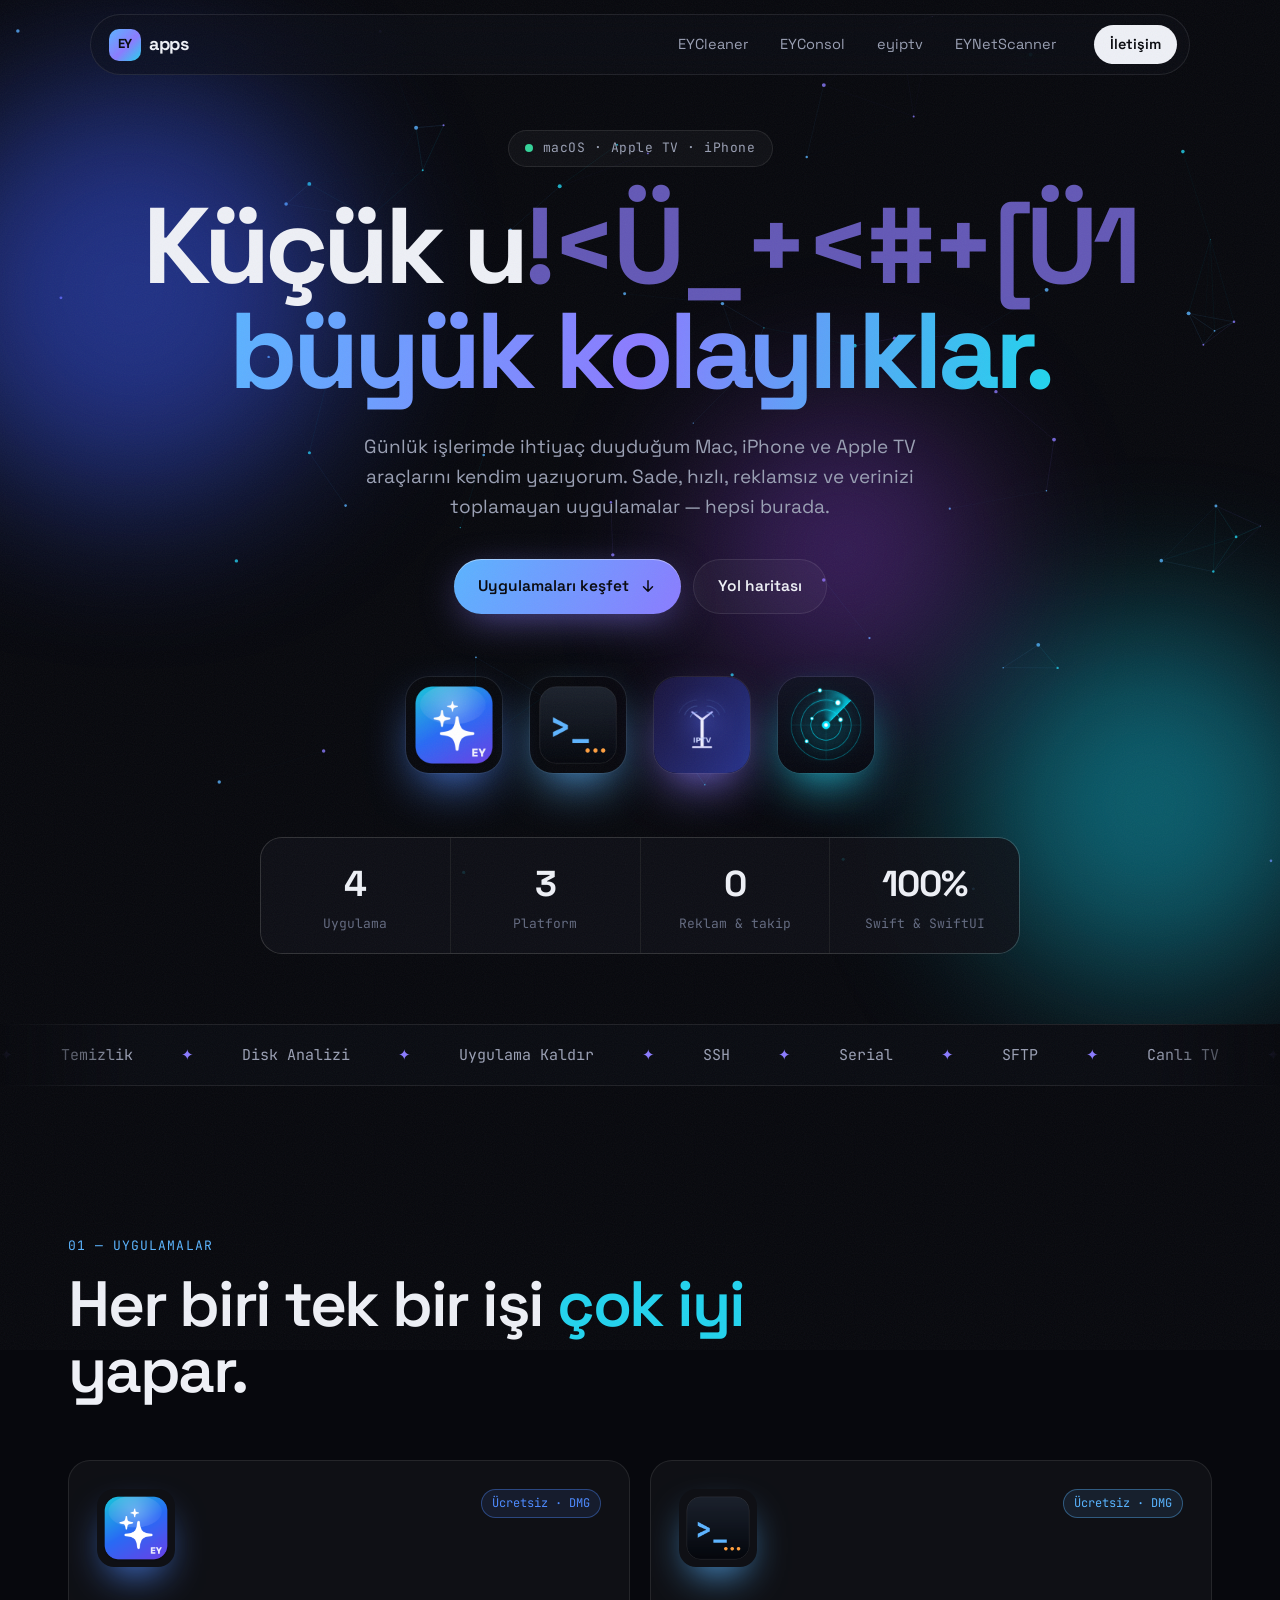
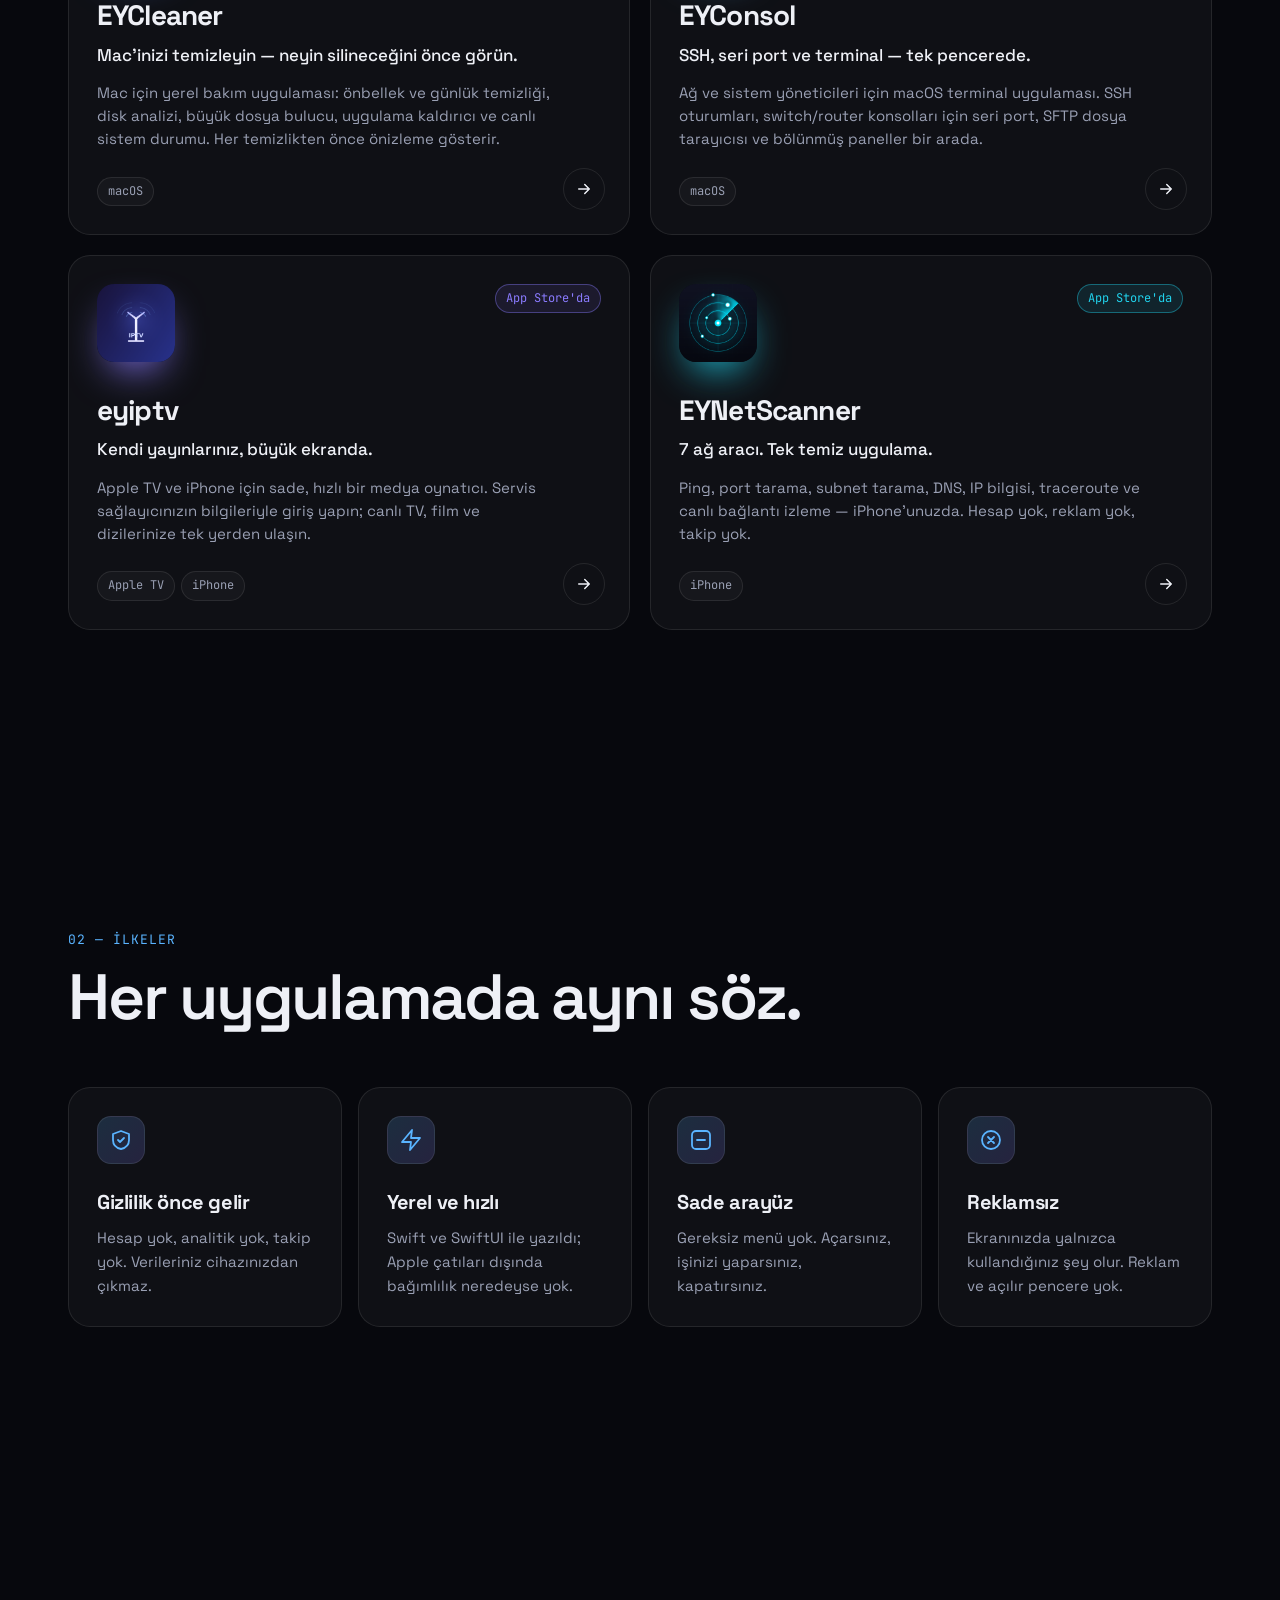
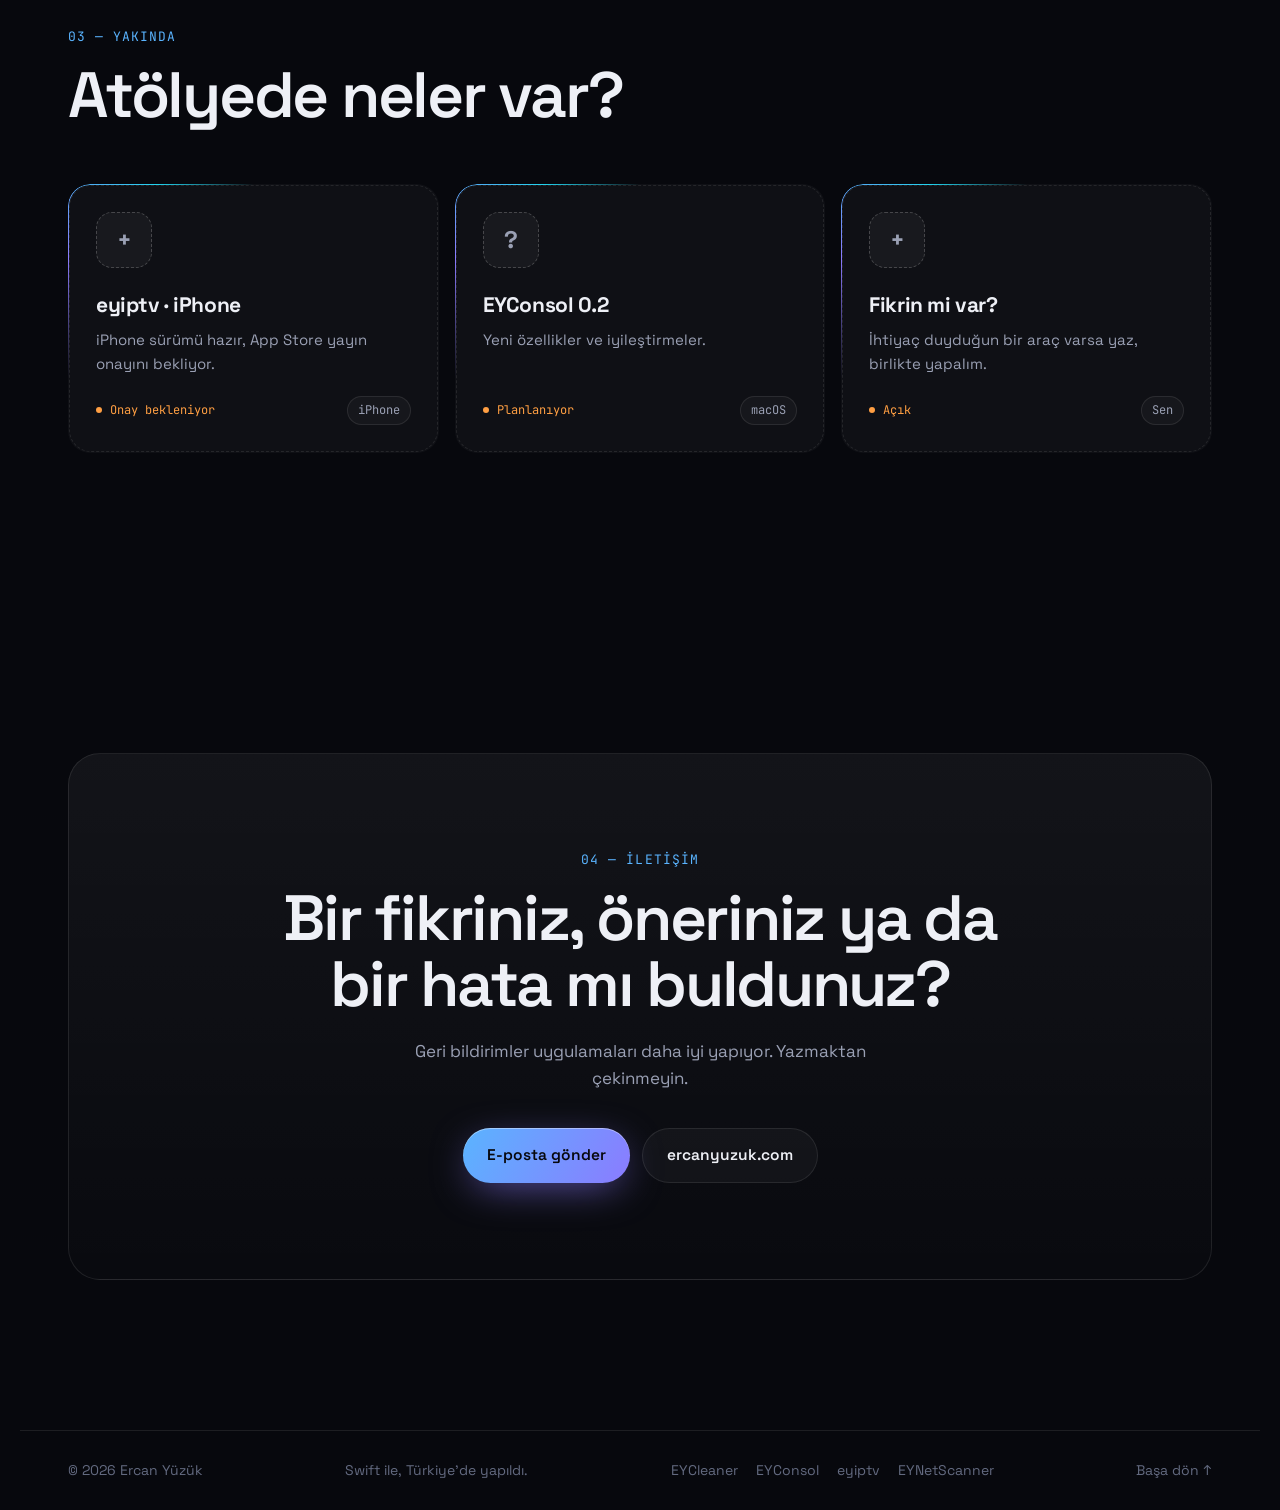
==== index.html @ 9e7cce45 "Add EYCleaner, per-app pages and SEO - EYCleaner 1.2 DMG, icon and detail page - Static per-app page" ====
<!doctype html>
<html lang="tr">
<head>
  <meta charset="utf-8">
  <meta name="viewport" content="width=device-width, initial-scale=1">
  <title>EY Apps — Mac, iPhone ve Apple TV uygulamaları | Ercan Yüzük</title>
  <meta name="description" content="Ercan Yüzük&#39;ün macOS, iPhone ve Apple TV uygulamaları: EYCleaner, EYConsol, eyiptv, EYNetScanner. Sade, hızlı, reklamsız ve verinizi toplamayan araçlar.">
  <meta name="author" content="Ercan Yüzük">
  <meta name="robots" content="index, follow, max-image-preview:large">
  <meta name="theme-color" content="#07080d">
  <link rel="canonical" href="https://apps.ercanyuzuk.com/">
  <link rel="icon" type="image/svg+xml" href="/assets/favicon.svg">
  <link rel="apple-touch-icon" href="/assets/favicon.png">
  <link rel="sitemap" type="application/xml" href="/sitemap.xml">

  <meta property="og:type" content="website">
  <meta property="og:site_name" content="EY Apps">
  <meta property="og:locale" content="tr_TR">
  <meta property="og:title" content="EY Apps — Mac, iPhone ve Apple TV uygulamaları | Ercan Yüzük">
  <meta property="og:description" content="Ercan Yüzük&#39;ün macOS, iPhone ve Apple TV uygulamaları: EYCleaner, EYConsol, eyiptv, EYNetScanner. Sade, hızlı, reklamsız ve verinizi toplamayan araçlar.">
  <meta property="og:url" content="https://apps.ercanyuzuk.com/">
  <meta property="og:image" content="https://apps.ercanyuzuk.com/assets/og.jpg">
  <meta name="twitter:card" content="summary_large_image">
  <meta name="twitter:title" content="EY Apps — Mac, iPhone ve Apple TV uygulamaları | Ercan Yüzük">
  <meta name="twitter:description" content="Ercan Yüzük&#39;ün macOS, iPhone ve Apple TV uygulamaları: EYCleaner, EYConsol, eyiptv, EYNetScanner. Sade, hızlı, reklamsız ve verinizi toplamayan araçlar.">
  <meta name="twitter:image" content="https://apps.ercanyuzuk.com/assets/og.jpg">

  <link rel="preconnect" href="https://fonts.googleapis.com">
  <link rel="preconnect" href="https://fonts.gstatic.com" crossorigin>
  <link href="https://fonts.googleapis.com/css2?family=JetBrains+Mono:wght@400;600&family=Space+Grotesk:wght@400;500;600;700&display=swap" rel="stylesheet">
  <link rel="stylesheet" href="/css/style.css">
  <script type="application/ld+json">{"@context":"https://schema.org","@type":"WebSite","name":"EY Apps","url":"https://apps.ercanyuzuk.com/","inLanguage":"tr","author":{"@type":"Person","name":"Ercan Yüzük","url":"https://www.ercanyuzuk.com"}}</script>
  <script type="application/ld+json">{"@context":"https://schema.org","@type":"ItemList","name":"EY Apps uygulamaları","itemListElement":[{"@type":"ListItem","position":1,"url":"https://apps.ercanyuzuk.com/eycleaner/","name":"EYCleaner"},{"@type":"ListItem","position":2,"url":"https://apps.ercanyuzuk.com/eyconsol/","name":"EYConsol"},{"@type":"ListItem","position":3,"url":"https://apps.ercanyuzuk.com/eyiptv/","name":"eyiptv"},{"@type":"ListItem","position":4,"url":"https://apps.ercanyuzuk.com/eynetscanner/","name":"EYNetScanner"}]}</script>
</head>
<body>
  <canvas id="bg" aria-hidden="true"></canvas>
  <div class="cursor-glow" aria-hidden="true"></div>
  <div class="grain" aria-hidden="true"></div>

  <header class="nav" id="nav">
    <a href="/" class="brand" aria-label="EY Apps ana sayfa">
      <span class="brand-mark">EY</span><span class="brand-text">apps</span>
    </a>
    <nav class="nav-links" aria-label="Uygulamalar">
      <a href="/eycleaner/">EYCleaner</a>
      <a href="/eyconsol/">EYConsol</a>
      <a href="/eyiptv/">eyiptv</a>
      <a href="/eynetscanner/">EYNetScanner</a>
    </nav>
    <a class="nav-cta" href="/#iletisim">İletişim</a>
  </header>

  <main id="top">
    <section class="hero">
      <div class="hero-orbs" aria-hidden="true">
        <span class="orb o1"></span><span class="orb o2"></span><span class="orb o3"></span>
      </div>
      <p class="eyebrow reveal"><span class="dot"></span> macOS · Apple TV · iPhone</p>
      <h1 class="hero-title">
        <span class="line reveal"><span class="scramble" data-text="Küçük uygulamalar,">Küçük uygulamalar,</span></span>
        <span class="line reveal"><span class="gradient-text">büyük kolaylıklar.</span></span>
      </h1>
      <p class="hero-sub reveal">
        Günlük işlerimde ihtiyaç duyduğum Mac, iPhone ve Apple TV araçlarını kendim yazıyorum. Sade, hızlı, reklamsız ve
        verinizi toplamayan uygulamalar — hepsi burada.
      </p>
      <div class="hero-actions reveal">
        <a class="btn btn-primary magnetic" href="#uygulamalar"><span>Uygulamaları keşfet</span><svg viewBox="0 0 24 24" width="18" height="18" aria-hidden="true"><path d="M12 5v14m0 0-6-6m6 6 6-6" fill="none" stroke="currentColor" stroke-width="2" stroke-linecap="round" stroke-linejoin="round"/></svg></a>
        <a class="btn btn-ghost magnetic" href="#yakinda"><span>Yol haritası</span></a>
      </div>

      <div class="hero-icons reveal">
        <a href="/eycleaner/" style="--glow:#4f8bff" aria-label="EYCleaner"><img src="/assets/icons/eycleaner.png" alt="" width="96" height="96"></a>
        <a href="/eyconsol/" style="--glow:#5ab4ff" aria-label="EYConsol"><img src="/assets/icons/eyconsol.png" alt="" width="96" height="96"></a>
        <a href="/eyiptv/" style="--glow:#8b7bff" aria-label="eyiptv"><img src="/assets/icons/eyiptv.png" alt="" width="96" height="96"></a>
        <a href="/eynetscanner/" style="--glow:#22d3ee" aria-label="EYNetScanner"><img src="/assets/icons/eynetscanner.png" alt="" width="96" height="96"></a>
      </div>

      <div class="stats reveal">
        <div class="stat"><b data-count="4">4</b><span>Uygulama</span></div>
        <div class="stat"><b data-count="3">3</b><span>Platform</span></div>
        <div class="stat"><b data-count="0">0</b><span>Reklam & takip</span></div>
        <div class="stat"><b data-count="100" data-suffix="%">100%</b><span>Swift & SwiftUI</span></div>
      </div>
    </section>

    <div class="marquee" aria-hidden="true">
      <div class="marquee-track"><span>Temizlik</span><span>Disk Analizi</span><span>Uygulama Kaldır</span><span>SSH</span><span>Serial</span><span>SFTP</span><span>Canlı TV</span><span>Apple TV</span><span>Dizi &amp; Film</span><span>Ping</span><span>Port Scan</span><span>Traceroute</span><span>DNS</span><span>SwiftUI</span><span>macOS</span><span>iPhone</span><span>Gizlilik</span><span>Reklamsız</span><span>Temizlik</span><span>Disk Analizi</span><span>Uygulama Kaldır</span><span>SSH</span><span>Serial</span><span>SFTP</span><span>Canlı TV</span><span>Apple TV</span><span>Dizi &amp; Film</span><span>Ping</span><span>Port Scan</span><span>Traceroute</span><span>DNS</span><span>SwiftUI</span><span>macOS</span><span>iPhone</span><span>Gizlilik</span><span>Reklamsız</span></div>
    </div>

    <section class="section" id="uygulamalar">
      <div class="section-head reveal">
        <p class="kicker">01 — Uygulamalar</p>
        <h2>Her biri tek bir işi <em>çok iyi</em> yapar.</h2>
      </div>
      <div class="cards">
        <a class="card reveal tilt" href="/eycleaner/" style="--a:#4f8bff;--d:0s">
          <div class="card-top">
            <img class="card-icon" src="/assets/icons/eycleaner.png" alt="EYCleaner simgesi" width="78" height="78" loading="lazy">
            <span class="avail">Ücretsiz · DMG</span>
          </div>
          <h3>EYCleaner</h3>
          <p class="tag">Mac&#39;inizi temizleyin — neyin silineceğini önce görün.</p>
          <p class="card-sum">Mac için yerel bakım uygulaması: önbellek ve günlük temizliği, disk analizi, büyük dosya bulucu, uygulama kaldırıcı ve canlı sistem durumu. Her temizlikten önce önizleme gösterir.</p>
          <div class="platforms"><span class="chip">macOS</span></div>
          <span class="arrow"><svg viewBox="0 0 24 24" width="18" height="18" aria-hidden="true"><path d="M5 12h14m0 0-6-6m6 6-6 6" fill="none" stroke="currentColor" stroke-width="2" stroke-linecap="round" stroke-linejoin="round"/></svg></span>
        </a>
        <a class="card reveal tilt" href="/eyconsol/" style="--a:#5ab4ff;--d:0.08s">
          <div class="card-top">
            <img class="card-icon" src="/assets/icons/eyconsol.png" alt="EYConsol simgesi" width="78" height="78" loading="lazy">
            <span class="avail">Ücretsiz · DMG</span>
          </div>
          <h3>EYConsol</h3>
          <p class="tag">SSH, seri port ve terminal — tek pencerede.</p>
          <p class="card-sum">Ağ ve sistem yöneticileri için macOS terminal uygulaması. SSH oturumları, switch/router konsolları için seri port, SFTP dosya tarayıcısı ve bölünmüş paneller bir arada.</p>
          <div class="platforms"><span class="chip">macOS</span></div>
          <span class="arrow"><svg viewBox="0 0 24 24" width="18" height="18" aria-hidden="true"><path d="M5 12h14m0 0-6-6m6 6-6 6" fill="none" stroke="currentColor" stroke-width="2" stroke-linecap="round" stroke-linejoin="round"/></svg></span>
        </a>
        <a class="card reveal tilt" href="/eyiptv/" style="--a:#8b7bff;--d:0s">
          <div class="card-top">
            <img class="card-icon" src="/assets/icons/eyiptv.png" alt="eyiptv simgesi" width="78" height="78" loading="lazy">
            <span class="avail">App Store&#39;da</span>
          </div>
          <h3>eyiptv</h3>
          <p class="tag">Kendi yayınlarınız, büyük ekranda.</p>
          <p class="card-sum">Apple TV ve iPhone için sade, hızlı bir medya oynatıcı. Servis sağlayıcınızın bilgileriyle giriş yapın; canlı TV, film ve dizilerinize tek yerden ulaşın.</p>
          <div class="platforms"><span class="chip">Apple TV</span><span class="chip">iPhone</span></div>
          <span class="arrow"><svg viewBox="0 0 24 24" width="18" height="18" aria-hidden="true"><path d="M5 12h14m0 0-6-6m6 6-6 6" fill="none" stroke="currentColor" stroke-width="2" stroke-linecap="round" stroke-linejoin="round"/></svg></span>
        </a>
        <a class="card reveal tilt" href="/eynetscanner/" style="--a:#22d3ee;--d:0.08s">
          <div class="card-top">
            <img class="card-icon" src="/assets/icons/eynetscanner.png" alt="EYNetScanner simgesi" width="78" height="78" loading="lazy">
            <span class="avail">App Store&#39;da</span>
          </div>
          <h3>EYNetScanner</h3>
          <p class="tag">7 ağ aracı. Tek temiz uygulama.</p>
          <p class="card-sum">Ping, port tarama, subnet tarama, DNS, IP bilgisi, traceroute ve canlı bağlantı izleme — iPhone&#39;unuzda. Hesap yok, reklam yok, takip yok.</p>
          <div class="platforms"><span class="chip">iPhone</span></div>
          <span class="arrow"><svg viewBox="0 0 24 24" width="18" height="18" aria-hidden="true"><path d="M5 12h14m0 0-6-6m6 6-6 6" fill="none" stroke="currentColor" stroke-width="2" stroke-linecap="round" stroke-linejoin="round"/></svg></span>
        </a>
      </div>
    </section>

    <section class="section" id="ilkeler">
      <div class="section-head reveal">
        <p class="kicker">02 — İlkeler</p>
        <h2>Her uygulamada aynı söz.</h2>
      </div>
      <div class="principles">
        <article class="principle reveal tilt">
          <div class="p-icon"><svg viewBox="0 0 24 24"><path d="M12 3 4 6v6c0 5 3.5 8 8 9 4.5-1 8-4 8-9V6l-8-3Z"/><path d="m9 12 2 2 4-4"/></svg></div>
          <h3>Gizlilik önce gelir</h3>
          <p>Hesap yok, analitik yok, takip yok. Verileriniz cihazınızdan çıkmaz.</p>
        </article>
        <article class="principle reveal tilt">
          <div class="p-icon"><svg viewBox="0 0 24 24"><path d="M13 2 3 14h9l-1 8 10-12h-9l1-8Z"/></svg></div>
          <h3>Yerel ve hızlı</h3>
          <p>Swift ve SwiftUI ile yazıldı; Apple çatıları dışında bağımlılık neredeyse yok.</p>
        </article>
        <article class="principle reveal tilt">
          <div class="p-icon"><svg viewBox="0 0 24 24"><rect x="3" y="3" width="18" height="18" rx="4"/><path d="M8 12h8"/></svg></div>
          <h3>Sade arayüz</h3>
          <p>Gereksiz menü yok. Açarsınız, işinizi yaparsınız, kapatırsınız.</p>
        </article>
        <article class="principle reveal tilt">
          <div class="p-icon"><svg viewBox="0 0 24 24"><circle cx="12" cy="12" r="9"/><path d="M9 9l6 6M15 9l-6 6"/></svg></div>
          <h3>Reklamsız</h3>
          <p>Ekranınızda yalnızca kullandığınız şey olur. Reklam ve açılır pencere yok.</p>
        </article>
      </div>
    </section>

    <section class="section" id="yakinda">
      <div class="section-head reveal">
        <p class="kicker">03 — Yakında</p>
        <h2>Atölyede neler var?</h2>
      </div>
      <div class="roadmap">
        <a href="/eyiptv/" class="soon reveal tilt" style="--d:0s">
          <div class="q">+</div>
          <h3>eyiptv · iPhone</h3>
          <p>iPhone sürümü hazır, App Store yayın onayını bekliyor.</p>
          <div class="row"><span class="status">Onay bekleniyor</span><span class="chip">iPhone</span></div>
        </a>
        <div class="soon reveal tilt" style="--d:0.08s">
          <div class="q">?</div>
          <h3>EYConsol 0.2</h3>
          <p>Yeni özellikler ve iyileştirmeler.</p>
          <div class="row"><span class="status">Planlanıyor</span><span class="chip">macOS</span></div>
        </div>
        <a href="/#iletisim" class="soon reveal tilt" style="--d:0.16s">
          <div class="q">+</div>
          <h3>Fikrin mi var?</h3>
          <p>İhtiyaç duyduğun bir araç varsa yaz, birlikte yapalım.</p>
          <div class="row"><span class="status">Açık</span><span class="chip">Sen</span></div>
        </a>
      </div>
    </section>

    <section class="section contact" id="iletisim">
      <div class="contact-card reveal">
        <div class="contact-glow" aria-hidden="true"></div>
        <p class="kicker">04 — İletişim</p>
        <h2>Bir fikriniz, öneriniz ya da<br>bir hata mı buldunuz?</h2>
        <p>Geri bildirimler uygulamaları daha iyi yapıyor. Yazmaktan çekinmeyin.</p>
        <div class="hero-actions">
          <a class="btn btn-primary magnetic" href="mailto:ercanyuzuk@gmail.com"><span>E-posta gönder</span></a>
          <a class="btn btn-ghost magnetic" href="https://www.ercanyuzuk.com" target="_blank" rel="noopener"><span>ercanyuzuk.com</span></a>
        </div>
      </div>
    </section>
  </main>

  <footer class="footer">
    <span>© <span id="year">2026</span> Ercan Yüzük</span>
    <span class="footer-mid">Swift ile, Türkiye'de yapıldı.</span>
    <nav class="footer-links" aria-label="Uygulamalar"><a href="/eycleaner/">EYCleaner</a><a href="/eyconsol/">EYConsol</a><a href="/eyiptv/">eyiptv</a><a href="/eynetscanner/">EYNetScanner</a></nav>
    <a href="#top">Başa dön ↑</a>
  </footer>

  <div class="lightbox" id="lightbox" role="dialog" aria-modal="true" aria-label="Ekran görüntüsü">
    <button class="lb-close" aria-label="Kapat">×</button>
    <button class="lb-nav lb-prev" aria-label="Önceki">‹</button>
    <img alt="">
    <button class="lb-nav lb-next" aria-label="Sonraki">›</button>
  </div>

  <script src="/js/main.js" defer></script>
</body>
</html>
---- css/style.css ----
:root {
  --bg: #07080d;
  --bg-2: #0d0f17;
  --card: rgba(255, 255, 255, 0.035);
  --card-hi: rgba(255, 255, 255, 0.07);
  --line: rgba(255, 255, 255, 0.09);
  --text: #eef0f6;
  --muted: #9aa0b4;
  --dim: #636a80;
  --c1: #5ab4ff;
  --c2: #8b7bff;
  --c3: #22d3ee;
  --c4: #ff9f43;
  --radius: 22px;
  --font: "Space Grotesk", system-ui, -apple-system, sans-serif;
  --mono: "JetBrains Mono", ui-monospace, SFMono-Regular, Menlo, monospace;
  --ease: cubic-bezier(0.22, 1, 0.36, 1);
  --gutter: clamp(16px, 4vw, 48px);
  color-scheme: dark;
}

*, *::before, *::after { box-sizing: border-box; }
html { scroll-behavior: smooth; -webkit-text-size-adjust: 100%; overflow-x: clip; }
body {
  margin: 0;
  background: var(--bg);
  color: var(--text);
  font-family: var(--font);
  font-size: 17px;
  line-height: 1.6;
  overflow-x: clip;
  -webkit-font-smoothing: antialiased;
}
img { max-width: 100%; display: block; }
a { color: inherit; text-decoration: none; }
::selection { background: var(--c2); color: #fff; }

/* ---------- background layers ---------- */
#bg { position: fixed; inset: 0; width: 100%; height: 100%; z-index: -2; }
.cursor-glow {
  position: fixed; left: 0; top: 0; width: 520px; height: 520px; margin: -260px 0 0 -260px;
  border-radius: 50%; pointer-events: none; z-index: -1;
  background: radial-gradient(circle, rgba(139, 123, 255, 0.16), transparent 62%);
  transform: translate3d(var(--mx, -999px), var(--my, -999px), 0);
  transition: opacity .4s;
}
.grain {
  position: fixed; inset: -50%; pointer-events: none; z-index: 100; opacity: .05;
  background-image: url("data:image/svg+xml,%3Csvg xmlns='http://www.w3.org/2000/svg' width='160' height='160'%3E%3Cfilter id='n'%3E%3CfeTurbulence type='fractalNoise' baseFrequency='.9' numOctaves='2'/%3E%3C/filter%3E%3Crect width='100%25' height='100%25' filter='url(%23n)'/%3E%3C/svg%3E");
  animation: grain 1s steps(4) infinite;
}
@keyframes grain { 0%{transform:translate(0,0)} 25%{transform:translate(-3%,2%)} 50%{transform:translate(2%,-3%)} 75%{transform:translate(-2%,-1%)} }

/* ---------- nav ---------- */
.nav {
  position: fixed; top: 14px; left: 50%; transform: translateX(-50%); z-index: 50;
  display: flex; align-items: center; gap: 24px;
  width: min(1100px, calc(100% - 32px)); padding: 10px 12px 10px 18px;
  background: rgba(13, 15, 23, 0.55); border: 1px solid var(--line); border-radius: 999px;
  backdrop-filter: blur(18px) saturate(1.4); -webkit-backdrop-filter: blur(18px) saturate(1.4);
  transition: transform .5s var(--ease), background .3s;
}
.nav.hidden { transform: translate(-50%, -140%); }
.brand { display: flex; align-items: center; gap: 8px; font-weight: 700; letter-spacing: -.02em; }
.brand-mark {
  display: grid; place-items: center; width: 32px; height: 32px; border-radius: 10px; font-size: 13px;
  background: linear-gradient(135deg, var(--c1), var(--c2) 55%, var(--c3)); color: #07080d;
}
.brand-text { font-size: 18px; }
.nav-links { display: flex; gap: 4px; margin-left: auto; }
.nav-links a {
  padding: 7px 14px; border-radius: 999px; color: var(--muted); font-size: 14.5px; transition: color .2s, background .2s;
}
.nav-links a:hover, .nav-links a.active { color: var(--text); background: var(--card-hi); }
.nav-cta {
  padding: 8px 16px; border-radius: 999px; font-size: 14.5px; font-weight: 600;
  background: var(--text); color: var(--bg); transition: transform .2s;
}
.nav-cta:hover { transform: scale(1.04); }

/* ---------- hero ---------- */
.hero {
  position: relative; min-height: 100vh; min-height: 100svh;
  display: flex; flex-direction: column; align-items: center; justify-content: center; text-align: center;
  padding: 130px var(--gutter) 70px;
}
.hero-orbs { position: absolute; inset: 0; overflow: hidden; pointer-events: none; z-index: -1; }
.orb { position: absolute; border-radius: 50%; filter: blur(80px); opacity: .5; animation: float 18s ease-in-out infinite; }
.o1 { width: 420px; height: 420px; background: #3b5bff; top: 8%; left: -6%; }
.o2 { width: 360px; height: 360px; background: #0fb5cf; bottom: 4%; right: -4%; animation-delay: -6s; }
.o3 { width: 280px; height: 280px; background: #a04dff; top: 40%; left: 55%; animation-delay: -12s; opacity: .35; }
@keyframes float { 0%,100%{transform:translate(0,0) scale(1)} 33%{transform:translate(60px,-40px) scale(1.1)} 66%{transform:translate(-40px,50px) scale(.92)} }

.eyebrow {
  display: inline-flex; align-items: center; gap: 10px; margin: 0 0 26px;
  padding: 7px 16px; border: 1px solid var(--line); border-radius: 999px; background: var(--card);
  font-family: var(--mono); font-size: 13px; color: var(--muted); letter-spacing: .04em;
}
.dot { width: 8px; height: 8px; border-radius: 50%; background: #34d399; box-shadow: 0 0 0 0 rgba(52,211,153,.7); animation: pulse 2s infinite; }
@keyframes pulse { 70%{box-shadow:0 0 0 10px rgba(52,211,153,0)} 100%{box-shadow:0 0 0 0 rgba(52,211,153,0)} }

.hero-title {
  margin: 0; font-size: clamp(42px, 8.4vw, 112px); line-height: .98; letter-spacing: -.045em; font-weight: 700;
}
.hero-title .line { display: block; }
.gradient-text {
  background: linear-gradient(100deg, var(--c1), var(--c2) 25%, var(--c3) 50%, var(--c4) 75%, var(--c1));
  background-size: 200% 100%;
  -webkit-background-clip: text; background-clip: text; color: transparent;
  animation: shimmer 8s linear infinite;
}
@keyframes shimmer { to { background-position: -200% 0; } }
.hero-sub { max-width: 620px; margin: 28px auto 0; color: var(--muted); font-size: clamp(16px, 2vw, 19px); }
.hero-actions { display: flex; flex-wrap: wrap; gap: 12px; justify-content: center; margin-top: 36px; }

.btn {
  position: relative; display: inline-flex; align-items: center; gap: 10px;
  padding: 14px 24px; border-radius: 999px; font-weight: 600; font-size: 15.5px;
  transition: transform .25s var(--ease), box-shadow .3s, background .3s; will-change: transform;
}
.btn-primary {
  color: #07080d; background: linear-gradient(120deg, var(--c1), var(--c2));
  box-shadow: 0 10px 40px -10px rgba(139, 123, 255, .7), inset 0 1px 0 rgba(255,255,255,.4);
}
.btn-primary:hover { box-shadow: 0 16px 50px -8px rgba(139, 123, 255, .9), inset 0 1px 0 rgba(255,255,255,.4); }
.btn-ghost { border: 1px solid var(--line); background: var(--card); }
.btn-ghost:hover { background: var(--card-hi); }
.btn.disabled { opacity: .55; pointer-events: none; }
.btn span, .btn svg { pointer-events: none; }

.hero-icons { display: flex; gap: clamp(14px, 3vw, 28px); margin-top: 64px; perspective: 800px; }
.hero-icons a {
  width: clamp(64px, 11vw, 96px); aspect-ratio: 1; border-radius: 24%; overflow: hidden; display: block;
  box-shadow: 0 20px 50px -15px var(--glow, rgba(0,0,0,.6)), 0 0 0 1px rgba(255,255,255,.08);
  animation: bob 6s ease-in-out infinite; transition: transform .35s var(--ease);
}
.hero-icons a:nth-child(2) { animation-delay: -2s; }
.hero-icons a:nth-child(3) { animation-delay: -4s; }
.hero-icons a:nth-child(4) { animation-delay: -1s; }
.hero-icons a:hover { transform: translateY(-10px) rotateX(10deg) scale(1.08); }
@keyframes bob { 0%,100%{translate:0 0} 50%{translate:0 -12px} }

.stats {
  display: grid; grid-template-columns: repeat(4, 1fr); gap: 1px; margin-top: 64px;
  width: min(760px, 100%); border: 1px solid var(--line); border-radius: var(--radius); overflow: hidden; background: var(--line);
}
.stat { display: flex; flex-direction: column; padding: 18px 10px; background: rgba(10, 12, 19, .82); }
.stat b { font-size: clamp(26px, 4vw, 36px); letter-spacing: -.03em; }
.stat span { color: var(--dim); font-size: 13px; font-family: var(--mono); }

/* ---------- marquee ---------- */
.marquee {
  overflow: hidden; border-block: 1px solid var(--line); padding: 18px 0; background: rgba(13,15,23,.5);
  mask-image: linear-gradient(90deg, transparent, #000 10%, #000 90%, transparent);
  -webkit-mask-image: linear-gradient(90deg, transparent, #000 10%, #000 90%, transparent);
}
.marquee-track { display: flex; gap: 48px; width: max-content; animation: marquee 40s linear infinite; }
.marquee-track span { font-family: var(--mono); font-size: 15px; color: var(--muted); white-space: nowrap; }
.marquee-track span::before { content: "✦"; margin-right: 48px; color: var(--c2); }
@keyframes marquee { to { transform: translateX(-50%); } }

/* ---------- sections ---------- */
.section { padding: clamp(80px, 12vw, 150px) var(--gutter); max-width: 1240px; margin: 0 auto; }
.section-head { margin-bottom: 56px; }
.kicker { margin: 0 0 14px; font-family: var(--mono); font-size: 13px; color: var(--c1); letter-spacing: .08em; text-transform: uppercase; }
.section-head h2, .contact h2 { margin: 0; font-size: clamp(32px, 5.4vw, 64px); line-height: 1.04; letter-spacing: -.035em; font-weight: 600; max-width: 820px; }
.section-head em { font-style: normal; color: var(--c3); }

/* ---------- cards ---------- */
.cards { display: grid; grid-template-columns: repeat(2, 1fr); gap: 20px; }
.cards-3 { grid-template-columns: repeat(3, 1fr); }
.card {
  --a: var(--c1);
  position: relative; display: flex; flex-direction: column; padding: 28px; min-height: 360px;
  border-radius: var(--radius); border: 1px solid var(--line); background: var(--card); overflow: hidden;
  transform-style: preserve-3d; transition: border-color .3s, transform .4s var(--ease);
}
.card::before {
  content: ""; position: absolute; inset: 0; pointer-events: none; opacity: 0; transition: opacity .3s;
  background: radial-gradient(420px circle at var(--px, 50%) var(--py, 50%), color-mix(in srgb, var(--a) 22%, transparent), transparent 60%);
}
.card:hover { border-color: color-mix(in srgb, var(--a) 45%, transparent); }
.card:hover::before { opacity: 1; }
.card-icon { width: 78px; height: 78px; border-radius: 22%; box-shadow: 0 18px 40px -14px var(--a); transform: translateZ(40px); }
.card h3 { margin: 26px 0 4px; font-size: 28px; letter-spacing: -.03em; transform: translateZ(30px); }
.card-top { display: flex; align-items: flex-start; justify-content: space-between; gap: 12px; }
.avail { font-family: var(--mono); font-size: 12px; color: var(--a); padding: 4px 10px; border-radius: 999px; border: 1px solid color-mix(in srgb, var(--a) 40%, transparent); background: color-mix(in srgb, var(--a) 10%, transparent); white-space: nowrap; }
.card .tag { color: var(--text); margin: 0; font-weight: 500; transform: translateZ(20px); }
.card .card-sum { color: var(--muted); margin: 12px 0 0; font-size: 15px; line-height: 1.55; padding-right: 40px; }
.cards-3 .card-sum { display: none; }
.card .platforms { display: flex; flex-wrap: wrap; gap: 6px; margin-top: auto; padding-top: 26px; }
.chip {
  font-family: var(--mono); font-size: 12px; padding: 4px 10px; border-radius: 999px;
  border: 1px solid var(--line); color: var(--muted); background: rgba(255,255,255,.03);
}
.card .arrow {
  position: absolute; right: 24px; bottom: 24px; width: 42px; height: 42px; border-radius: 50%;
  display: grid; place-items: center; border: 1px solid var(--line); transition: background .3s, transform .3s var(--ease);
}
.card:hover .arrow { background: var(--a); color: #07080d; transform: rotate(-45deg); }

/* ---------- app detail ---------- */
.app {
  --a: var(--c1); --a2: var(--c2);
  position: relative; padding: clamp(80px, 11vw, 140px) var(--gutter); max-width: 1240px; margin: 0 auto;
}
.app-grid { display: grid; grid-template-columns: 1fr 1.1fr; gap: clamp(32px, 6vw, 80px); align-items: center; }
.app:nth-of-type(even) .app-grid { grid-template-columns: 1.1fr 1fr; }
.app:nth-of-type(even) .app-copy { order: 2; }
.app-bg {
  position: absolute; inset: 10% 0; z-index: -1; pointer-events: none; filter: blur(90px); opacity: .22;
  background: radial-gradient(40% 50% at 30% 50%, var(--a), transparent), radial-gradient(35% 45% at 75% 55%, var(--a2), transparent);
}
.app-head { display: flex; align-items: center; gap: 16px; }
.app-head img { width: 64px; height: 64px; border-radius: 22%; box-shadow: 0 12px 30px -10px var(--a); }
.app-head .num { font-family: var(--mono); font-size: 13px; color: var(--a); }
.app-head h1 { margin: 0; font-size: clamp(36px, 5vw, 58px); letter-spacing: -.04em; line-height: 1; }
.app .lead { font-size: clamp(22px, 2.6vw, 30px); line-height: 1.2; letter-spacing: -.02em; margin: 26px 0 14px; font-weight: 500;
  background: linear-gradient(90deg, var(--text), color-mix(in srgb, var(--a) 70%, var(--text))); -webkit-background-clip: text; background-clip: text; color: transparent; }
.app .summary { color: var(--muted); margin: 0; }
.app .meta { display: flex; flex-wrap: wrap; gap: 6px; margin: 22px 0 0; }
.app .note { margin-top: 18px; font-size: 13.5px; color: var(--dim); border-left: 2px solid var(--a); padding-left: 12px; }
.dl-info { display: flex; flex-direction: column; gap: 8px; margin-top: 18px; font-size: 13.5px; color: var(--muted); }
.dl-info code { display: inline-flex; align-items: center; gap: 10px; width: fit-content; max-width: 100%; font-family: var(--mono); font-size: 12px; color: var(--dim); padding: 6px 6px 6px 12px; border: 1px solid var(--line); border-radius: 10px; background: rgba(255,255,255,.03); }
.dl-info button { font: inherit; color: var(--text); background: var(--card-hi); border: 1px solid var(--line); border-radius: 7px; padding: 3px 9px; cursor: pointer; }
.dl-info button:hover { border-color: var(--a); }
.app .actions { display: flex; flex-wrap: wrap; gap: 10px; margin-top: 30px; }
.app .btn-primary { background: linear-gradient(120deg, var(--a), var(--a2)); box-shadow: 0 10px 40px -12px var(--a), inset 0 1px 0 rgba(255,255,255,.4); }
.app .btn { padding: 12px 20px; font-size: 14.5px; }

.features { display: grid; grid-template-columns: repeat(3, 1fr); gap: 14px; margin-top: 56px; }
.feature {
  padding: 22px; border-radius: 18px; border: 1px solid var(--line); background: var(--card);
  transition: border-color .3s, transform .3s var(--ease), background .3s;
}
.feature:hover { border-color: color-mix(in srgb, var(--a) 50%, transparent); transform: translateY(-4px); background: var(--card-hi); }
.feature h3 { display: flex; align-items: center; gap: 10px; margin: 0; font-size: 16.5px; font-weight: 600; }
.feature h3::before { content: ""; width: 8px; height: 8px; border-radius: 2px; background: var(--a); box-shadow: 0 0 12px var(--a); transform: rotate(45deg); }
.feature p { margin: 8px 0 0; color: var(--muted); font-size: 14.5px; line-height: 1.55; }

/* ---------- visual: terminal ---------- */
.visual { position: relative; }
.window {
  border-radius: 14px; overflow: hidden; border: 1px solid rgba(255,255,255,.12);
  background: rgba(14, 16, 22, .92); box-shadow: 0 40px 100px -30px rgba(0,0,0,.9), 0 0 0 1px rgba(0,0,0,.4), 0 30px 80px -40px var(--a);
  transform: perspective(1400px) rotateY(var(--ry, -8deg)) rotateX(var(--rx, 4deg)); transition: transform .5s var(--ease);
}
.win-bar { display: flex; align-items: center; gap: 8px; padding: 12px 14px; background: rgba(255,255,255,.04); border-bottom: 1px solid var(--line); }
.win-bar i { width: 12px; height: 12px; border-radius: 50%; background: #ff5f57; }
.win-bar i:nth-child(2) { background: #febc2e; } .win-bar i:nth-child(3) { background: #28c840; }
.win-tabs { display: flex; gap: 6px; margin-left: 14px; overflow: hidden; }
.win-tabs span { font-family: var(--mono); font-size: 11.5px; padding: 4px 10px; border-radius: 6px; color: var(--dim); white-space: nowrap; }
.win-tabs span.on { background: rgba(255,255,255,.08); color: var(--text); }
.win-body { display: grid; grid-template-columns: 1fr 1fr; height: 340px; }
.pane { padding: 14px 16px; font-family: var(--mono); font-size: 12.5px; line-height: 1.65; overflow: hidden; white-space: pre-wrap; overflow-wrap: anywhere; color: #cfd6e6; }
.pane + .pane { border-left: 1px solid var(--line); }
.pane .p { color: #5ab4ff; } .pane .o { color: #ff9f43; } .pane .g { color: #34d399; } .pane .d { color: #636a80; }
.caret { display: inline-block; width: 8px; height: 15px; background: #5ab4ff; vertical-align: -2px; animation: blink 1s steps(1) infinite; }
@keyframes blink { 50% { opacity: 0; } }
.win-status { display: flex; justify-content: space-between; gap: 10px; padding: 7px 14px; border-top: 1px solid var(--line); font-family: var(--mono); font-size: 11px; color: var(--dim); }
.win-status b { color: #34d399; font-weight: 400; }
.float-key {
  position: absolute; font-family: var(--mono); font-size: 13px; padding: 8px 12px; border-radius: 10px;
  background: rgba(20, 23, 33, .9); border: 1px solid rgba(255,255,255,.12); box-shadow: 0 14px 30px -10px rgba(0,0,0,.8);
  animation: bob 5s ease-in-out infinite;
}
.float-key.k1 { top: -18px; right: 8%; } .float-key.k2 { bottom: -16px; left: 6%; animation-delay: -2.5s; }
.float-key em { font-style: normal; color: var(--a); margin-right: 6px; }

/* ---------- visual: phones / tv ---------- */
.stage { position: relative; display: flex; justify-content: center; align-items: center; min-height: 560px; perspective: 1600px; }
.phone {
  position: relative; width: 250px; aspect-ratio: 1206 / 2622; border-radius: 42px; padding: 9px;
  background: linear-gradient(145deg, #2a2d38, #0d0f15); box-shadow: 0 50px 100px -30px rgba(0,0,0,.9), 0 0 0 1px rgba(255,255,255,.1), inset 0 0 0 1px rgba(255,255,255,.06);
  transition: transform .8s var(--ease);
}
.phone .screen { position: relative; width: 100%; height: 100%; border-radius: 34px; overflow: hidden; background: #000; }
.phone .screen img, .tv .screen img {
  position: absolute; inset: 0; width: 100%; height: 100%; object-fit: cover; opacity: 0; transform: scale(1.04);
  transition: opacity .9s var(--ease), transform 1.2s var(--ease); cursor: zoom-in;
}
.phone .screen img.on, .tv .screen img.on { opacity: 1; transform: scale(1); }
.phone::after { content: ""; position: absolute; top: 18px; left: 50%; width: 76px; height: 22px; margin-left: -38px; border-radius: 20px; background: #000; z-index: 2; }
.phones .phone.back { position: absolute; transform: translateX(-62%) rotateY(28deg) scale(.82); filter: brightness(.55); z-index: 0; }
.phones .phone.back2 { position: absolute; transform: translateX(62%) rotateY(-28deg) scale(.82); filter: brightness(.55); z-index: 0; }
.phones .phone.front { z-index: 1; }

.tv {
  position: relative; width: min(560px, 100%); aspect-ratio: 16 / 9; border-radius: 14px; padding: 8px;
  background: #0b0c10; box-shadow: 0 50px 100px -30px rgba(0,0,0,.95), 0 0 0 1px rgba(255,255,255,.1), 0 40px 120px -50px var(--a);
  transform: perspective(1400px) rotateY(8deg) rotateX(2deg);
}
.tv .screen { position: relative; width: 100%; height: 100%; border-radius: 8px; overflow: hidden; background: #000; }
.tv::after { content: ""; position: absolute; left: 50%; bottom: -26px; width: 140px; height: 18px; margin-left: -70px; border-radius: 0 0 10px 10px; background: linear-gradient(#1a1c23, #0b0c10); }
.stage.tv-stage { flex-direction: column; min-height: 520px; }
.tv-stage .phone { position: absolute; width: 150px; right: -2%; bottom: 0; border-radius: 28px; padding: 6px; transform: rotate(6deg); z-index: 2; }
.tv-stage .phone .screen { border-radius: 23px; }
.tv-stage .phone::after { top: 11px; width: 46px; height: 14px; margin-left: -23px; }

.dots { display: flex; gap: 8px; justify-content: center; margin-top: 28px; }
.dots button { width: 8px; height: 8px; padding: 0; border: 0; border-radius: 99px; background: rgba(255,255,255,.2); cursor: pointer; transition: width .4s var(--ease), background .3s; }
.dots button.on { width: 28px; background: var(--a); }

/* radar badge for netscanner */
.radar {
  position: absolute; width: 170px; height: 170px; left: 0; top: 30px; border-radius: 50%; z-index: 3;
  background: repeating-radial-gradient(circle, transparent 0 26px, color-mix(in srgb, var(--a) 40%, transparent) 26px 27px), rgba(7, 12, 20, .85);
  border: 1px solid color-mix(in srgb, var(--a) 50%, transparent); box-shadow: 0 0 60px -10px var(--a); overflow: hidden;
  backdrop-filter: blur(6px);
}
.radar::before {
  content: ""; position: absolute; inset: 0; border-radius: 50%;
  background: conic-gradient(from 0deg, color-mix(in srgb, var(--a) 70%, transparent), transparent 25%);
  animation: spin 3s linear infinite;
}
.radar i { position: absolute; width: 7px; height: 7px; border-radius: 50%; background: #fff; box-shadow: 0 0 10px var(--a), 0 0 20px var(--a); animation: ping 3s ease-out infinite; }
@keyframes spin { to { transform: rotate(360deg); } }
@keyframes ping { 0%,100% { opacity: .2; } 10% { opacity: 1; } }

/* ---------- app pages ---------- */
.app-page .app { padding-top: clamp(110px, 12vw, 150px); padding-bottom: clamp(40px, 6vw, 70px); }
.crumbs { display: flex; flex-wrap: wrap; gap: 8px; margin-bottom: 36px; font-family: var(--mono); font-size: 12.5px; color: var(--dim); }
.crumbs a { color: var(--muted); } .crumbs a:hover { color: var(--text); }
.crumbs [aria-current] { color: var(--a); }
.app-section { padding-top: clamp(50px, 7vw, 90px); padding-bottom: clamp(50px, 7vw, 90px); }
.app-section .kicker { color: var(--a); }
.app-section .features { margin-top: 0; }

.about-grid { display: grid; grid-template-columns: 1fr 320px; gap: clamp(28px, 5vw, 64px); align-items: start; }
.about { display: grid; gap: 14px; }
.about-block { padding: 26px 28px; border-radius: var(--radius); border: 1px solid var(--line); background: var(--card); }
.about-block h3 { margin: 0 0 10px; font-size: 21px; letter-spacing: -.02em; }
.about-block p { margin: 0; color: var(--muted); font-size: 16px; }
.about-block p + p { margin-top: 12px; }
.specs { position: sticky; top: 96px; padding: 26px; border-radius: var(--radius); border: 1px solid var(--line); background: linear-gradient(180deg, color-mix(in srgb, var(--a) 10%, transparent), var(--card)); }
.specs img { width: 72px; height: 72px; border-radius: 22%; margin-bottom: 14px; }
.specs dl { margin: 0; }
.specs dl div { display: flex; justify-content: space-between; gap: 12px; padding: 10px 0; border-bottom: 1px solid var(--line); font-size: 14.5px; }
.specs dt { color: var(--dim); }
.specs dd { margin: 0; text-align: right; }
.specs-actions { margin-top: 20px; }
.specs-actions .btn { width: 100%; justify-content: center; padding: 12px 18px; font-size: 14.5px; }
.specs .btn-primary { background: linear-gradient(120deg, var(--a), color-mix(in srgb, var(--a) 50%, #fff)); box-shadow: 0 10px 30px -12px var(--a), inset 0 1px 0 rgba(255,255,255,.4); }

.faq { display: grid; gap: 10px; max-width: 880px; }
.faq details { border-radius: 18px; border: 1px solid var(--line); background: var(--card); transition: border-color .3s, background .3s; }
.faq details[open] { border-color: color-mix(in srgb, var(--a) 45%, transparent); background: var(--card-hi); }
.faq summary { display: flex; align-items: center; justify-content: space-between; gap: 16px; padding: 18px 22px; cursor: pointer; list-style: none; }
.faq summary::-webkit-details-marker { display: none; }
.faq summary::after { content: "+"; flex: none; font-size: 22px; line-height: 1; color: var(--a); transition: transform .3s var(--ease); }
.faq details[open] summary::after { transform: rotate(45deg); }
.faq summary h3 { margin: 0; font-size: 17px; font-weight: 500; letter-spacing: -.01em; }
.faq details p { margin: 0; padding: 0 22px 20px; color: var(--muted); font-size: 15.5px; }

/* ---------- visual: EYCleaner window ---------- */
.cleaner .win-tabs span { font-family: var(--font); }
.cl-body { display: grid; grid-template-columns: 170px 1fr; height: 376px; font-size: 12.5px; }
.cl-side { display: flex; flex-direction: column; gap: 2px; padding: 12px 10px; background: rgba(255,255,255,.025); border-right: 1px solid var(--line); }
.cl-side small { margin: 8px 8px 4px; font-size: 10.5px; font-weight: 600; color: var(--dim); }
.cl-side small:first-child { margin-top: 0; }
.cl-side span { display: flex; align-items: center; gap: 8px; padding: 4px 8px; border-radius: 6px; color: #cfd6e6; white-space: nowrap; }
.cl-side span::before { content: ""; width: 9px; height: 9px; border-radius: 3px; background: var(--t); box-shadow: 0 0 8px var(--t); }
.cl-side span.on { background: color-mix(in srgb, var(--a) 55%, transparent); color: #fff; }
.cl-mole { margin-top: auto; padding: 8px; font-size: 11px; line-height: 1.4; color: #cfd6e6; }
.cl-mole b { color: #34d399; font-weight: 400; } .cl-mole em { font-style: normal; color: var(--dim); }
.cl-main { display: flex; flex-direction: column; gap: 14px; padding: 16px; min-width: 0; }
.cl-top { display: flex; gap: 18px; align-items: center; }
.cl-score { position: relative; flex: none; width: 104px; height: 104px; display: grid; place-content: center; text-align: center; }
.cl-score svg { position: absolute; inset: 0; transform: rotate(-90deg); }
.cl-score circle { fill: none; stroke: rgba(255,255,255,.08); stroke-width: 3; }
.cl-score circle.v { stroke: var(--a2); stroke-linecap: round; stroke-dasharray: var(--score, 89) 100; transition: stroke-dasharray 1.2s var(--ease); filter: drop-shadow(0 0 4px var(--a2)); }
.cl-score b { font-size: 30px; line-height: 1; letter-spacing: -.03em; font-variant-numeric: tabular-nums; }
.cl-score span { font-size: 10.5px; color: var(--dim); }
.cl-meters { flex: 1; display: grid; gap: 9px; min-width: 0; }
.cl-m { display: grid; grid-template-columns: 48px 1fr 34px; align-items: center; gap: 8px; color: var(--muted); }
.cl-m i { position: relative; height: 6px; border-radius: 9px; background: rgba(255,255,255,.07); overflow: hidden; }
.cl-m i::after { content: ""; position: absolute; inset: 0 auto 0 0; width: var(--v); border-radius: inherit; background: linear-gradient(90deg, var(--a), var(--a2)); transition: width 1.2s var(--ease); }
.cl-m em { font-style: normal; font-family: var(--mono); font-size: 11px; text-align: right; color: #cfd6e6; }
.cl-list { flex: 1; padding: 12px 14px; border-radius: 10px; border: 1px solid var(--line); background: rgba(255,255,255,.03); }
.cl-list-h { display: flex; justify-content: space-between; margin-bottom: 6px; color: var(--muted); }
.cl-list-h b { color: var(--a2); font-size: 15px; }
.cl-row { display: flex; justify-content: space-between; gap: 10px; padding: 6px 0; border-top: 1px solid var(--line); color: #cfd6e6; }
.cl-row em { font-style: normal; font-family: var(--mono); font-size: 11.5px; color: var(--muted); }

/* ---------- principles ---------- */
.principles { display: grid; grid-template-columns: repeat(4, 1fr); gap: 16px; }
.principle { padding: 28px; border-radius: var(--radius); border: 1px solid var(--line); background: var(--card); transform-style: preserve-3d; transition: border-color .3s; }
.principle:hover { border-color: rgba(255,255,255,.2); }
.p-icon { width: 48px; height: 48px; border-radius: 14px; display: grid; place-items: center; background: linear-gradient(135deg, rgba(90,180,255,.18), rgba(139,123,255,.18)); border: 1px solid var(--line); transform: translateZ(30px); }
.p-icon svg { width: 24px; height: 24px; fill: none; stroke: var(--c1); stroke-width: 1.8; stroke-linecap: round; stroke-linejoin: round; }
.principle h3 { margin: 22px 0 8px; font-size: 20px; letter-spacing: -.02em; transform: translateZ(20px); }
.principle p { margin: 0; color: var(--muted); font-size: 15px; }

/* ---------- roadmap ---------- */
.roadmap { display: grid; grid-template-columns: repeat(3, 1fr); gap: 16px; }
.soon {
  position: relative; padding: 28px; border-radius: var(--radius); min-height: 220px; display: flex; flex-direction: column;
  background: var(--card); overflow: hidden; isolation: isolate;
}
.soon::before {
  content: ""; position: absolute; inset: 0; border-radius: inherit; padding: 1px; z-index: -1;
  background: conic-gradient(from var(--ang, 0deg), transparent 0 70%, var(--c2), var(--c3), transparent);
  -webkit-mask: linear-gradient(#000 0 0) content-box, linear-gradient(#000 0 0); -webkit-mask-composite: xor; mask-composite: exclude;
  animation: border-spin 6s linear infinite;
}
.soon::after { content: ""; position: absolute; inset: 1px; border-radius: inherit; border: 1px dashed var(--line); z-index: -1; }
@property --ang { syntax: "<angle>"; inherits: false; initial-value: 0deg; }
@keyframes border-spin { to { --ang: 360deg; } }
.soon .q { width: 56px; height: 56px; border-radius: 16px; display: grid; place-items: center; font-size: 24px; font-weight: 700; background: rgba(255,255,255,.04); border: 1px dashed rgba(255,255,255,.2); color: var(--muted); }
.soon h3 { margin: 20px 0 6px; font-size: 21px; letter-spacing: -.02em; }
.soon p { margin: 0; color: var(--muted); font-size: 15px; }
.soon .row { display: flex; justify-content: space-between; align-items: center; margin-top: auto; padding-top: 20px; }
.status { font-family: var(--mono); font-size: 12px; color: var(--c4); display: inline-flex; gap: 8px; align-items: center; }
.status::before { content: ""; width: 6px; height: 6px; border-radius: 50%; background: currentColor; animation: pulse 2s infinite; }

/* ---------- contact ---------- */
.contact-card {
  position: relative; overflow: hidden; text-align: center; padding: clamp(48px, 8vw, 96px) clamp(20px, 5vw, 64px);
  border-radius: 32px; border: 1px solid var(--line); background: linear-gradient(180deg, rgba(255,255,255,.05), rgba(255,255,255,.01));
}
.contact-card h2 { margin: 0 auto; }
.contact-card > p:not(.kicker) { color: var(--muted); margin: 20px auto 0; max-width: 520px; }
.contact-glow { position: absolute; inset: auto 0 -60% 0; height: 100%; z-index: -1; background: radial-gradient(50% 60% at 50% 100%, rgba(139,123,255,.45), transparent 70%); animation: glow 6s ease-in-out infinite alternate; }
@keyframes glow { to { opacity: .5; transform: scale(1.15); } }

.footer {
  display: flex; justify-content: space-between; gap: 16px; flex-wrap: wrap; padding: 28px var(--gutter);
  border-top: 1px solid var(--line); color: var(--dim); font-size: 14px; max-width: 1240px; margin: 0 auto;
}
.footer a:hover { color: var(--text); }
.footer-links { display: flex; flex-wrap: wrap; gap: 6px 18px; }

/* ---------- lightbox ---------- */
.lightbox {
  position: fixed; inset: 0; z-index: 200; display: grid; place-items: center; padding: 24px;
  background: rgba(4, 5, 8, .9); backdrop-filter: blur(12px); -webkit-backdrop-filter: blur(12px);
  opacity: 0; pointer-events: none; transition: opacity .3s;
}
.lightbox.open { opacity: 1; pointer-events: auto; }
.lightbox img { max-width: min(1100px, 92vw); max-height: 88vh; border-radius: 16px; box-shadow: 0 40px 100px rgba(0,0,0,.8); transform: scale(.94); transition: transform .4s var(--ease); }
.lightbox.open img { transform: scale(1); }
.lb-close, .lb-nav { position: absolute; border: 1px solid var(--line); background: var(--card-hi); color: var(--text); border-radius: 50%; width: 48px; height: 48px; font-size: 26px; cursor: pointer; line-height: 1; }
.lb-close { top: 20px; right: 20px; }
.lb-prev { left: 20px; } .lb-next { right: 20px; }

/* ---------- reveal ---------- */
.reveal { opacity: 0; transform: translateY(36px); filter: blur(6px); transition: opacity 1s var(--ease), transform 1s var(--ease), filter 1s var(--ease); transition-delay: var(--d, 0s); }
.reveal.in { opacity: 1; transform: none; filter: none; }

/* ---------- responsive ---------- */
@media (max-width: 1000px) {
  .cards-3, .roadmap { grid-template-columns: 1fr 1fr; }
  .about-grid { grid-template-columns: 1fr; }
  .specs { position: static; }
  .principles { grid-template-columns: 1fr 1fr; }
  .app-grid, .app:nth-of-type(even) .app-grid { grid-template-columns: 1fr; }
  .app:nth-of-type(even) .app-copy { order: 0; }
  .features { grid-template-columns: 1fr 1fr; }
}
@media (max-width: 720px) {
  .nav-links { display: none; }
  .nav { justify-content: space-between; }
  .cards, .cards-3, .roadmap, .principles, .features { grid-template-columns: 1fr; }
  .cards-3 .card:nth-child(n+3) { display: none; }
  .cl-body { grid-template-columns: 1fr; height: auto; }
  .cl-side { display: none; }
  .cl-score { width: 86px; height: 86px; }
  .faq summary { padding: 16px 18px; } .faq details p { padding: 0 18px 18px; }
  .stats { grid-template-columns: 1fr 1fr; }
  .card { min-height: 300px; }
  .win-body { grid-template-columns: 1fr; height: 300px; }
  .pane + .pane { display: none; }
  .window { --ry: 0deg; --rx: 0deg; }
  .stage { min-height: 480px; }
  .phone { width: 210px; }
  .phones .phone.back { transform: translateX(-48%) rotateY(28deg) scale(.78); }
  .phones .phone.back2 { transform: translateX(48%) rotateY(-28deg) scale(.78); }
  .tv { transform: none; }
  .stage.tv-stage { min-height: 340px; }
  .tv-stage .phone { width: 100px; border-radius: 20px; padding: 4px; right: 0; bottom: -10px; }
  .tv-stage .phone .screen { border-radius: 16px; }
  .tv-stage .phone::after { display: none; }
  .radar { width: 120px; height: 120px; top: 0; }
  .lb-nav { display: none; }
  .float-key.k1 { right: 0; }
}

@media (prefers-reduced-motion: reduce) {
  *, *::before, *::after { animation-duration: .001ms !important; animation-iteration-count: 1 !important; transition-duration: .001ms !important; }
  html { scroll-behavior: auto; }
  .reveal { opacity: 1; transform: none; filter: none; }
}

@media (max-width: 720px) {
  .win-status span:last-child { display: none; }
  .win-status { white-space: nowrap; }
}
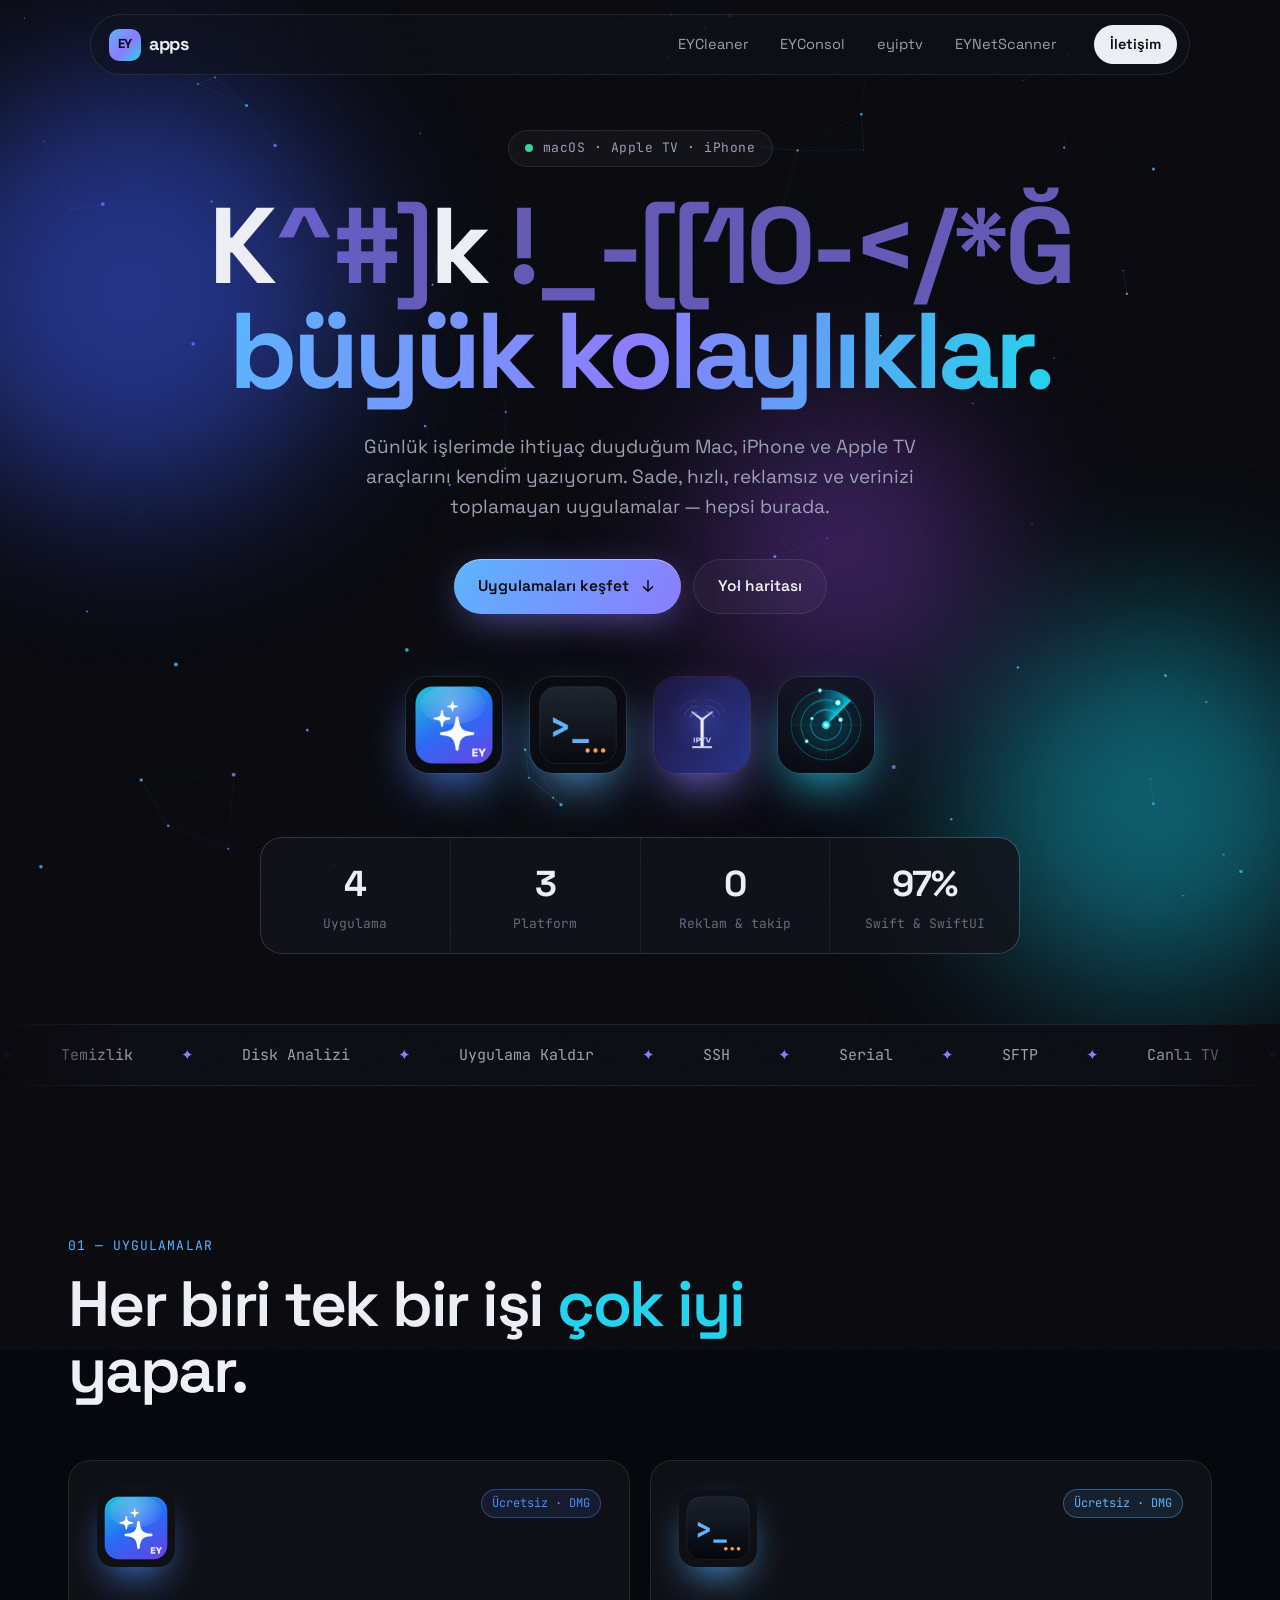
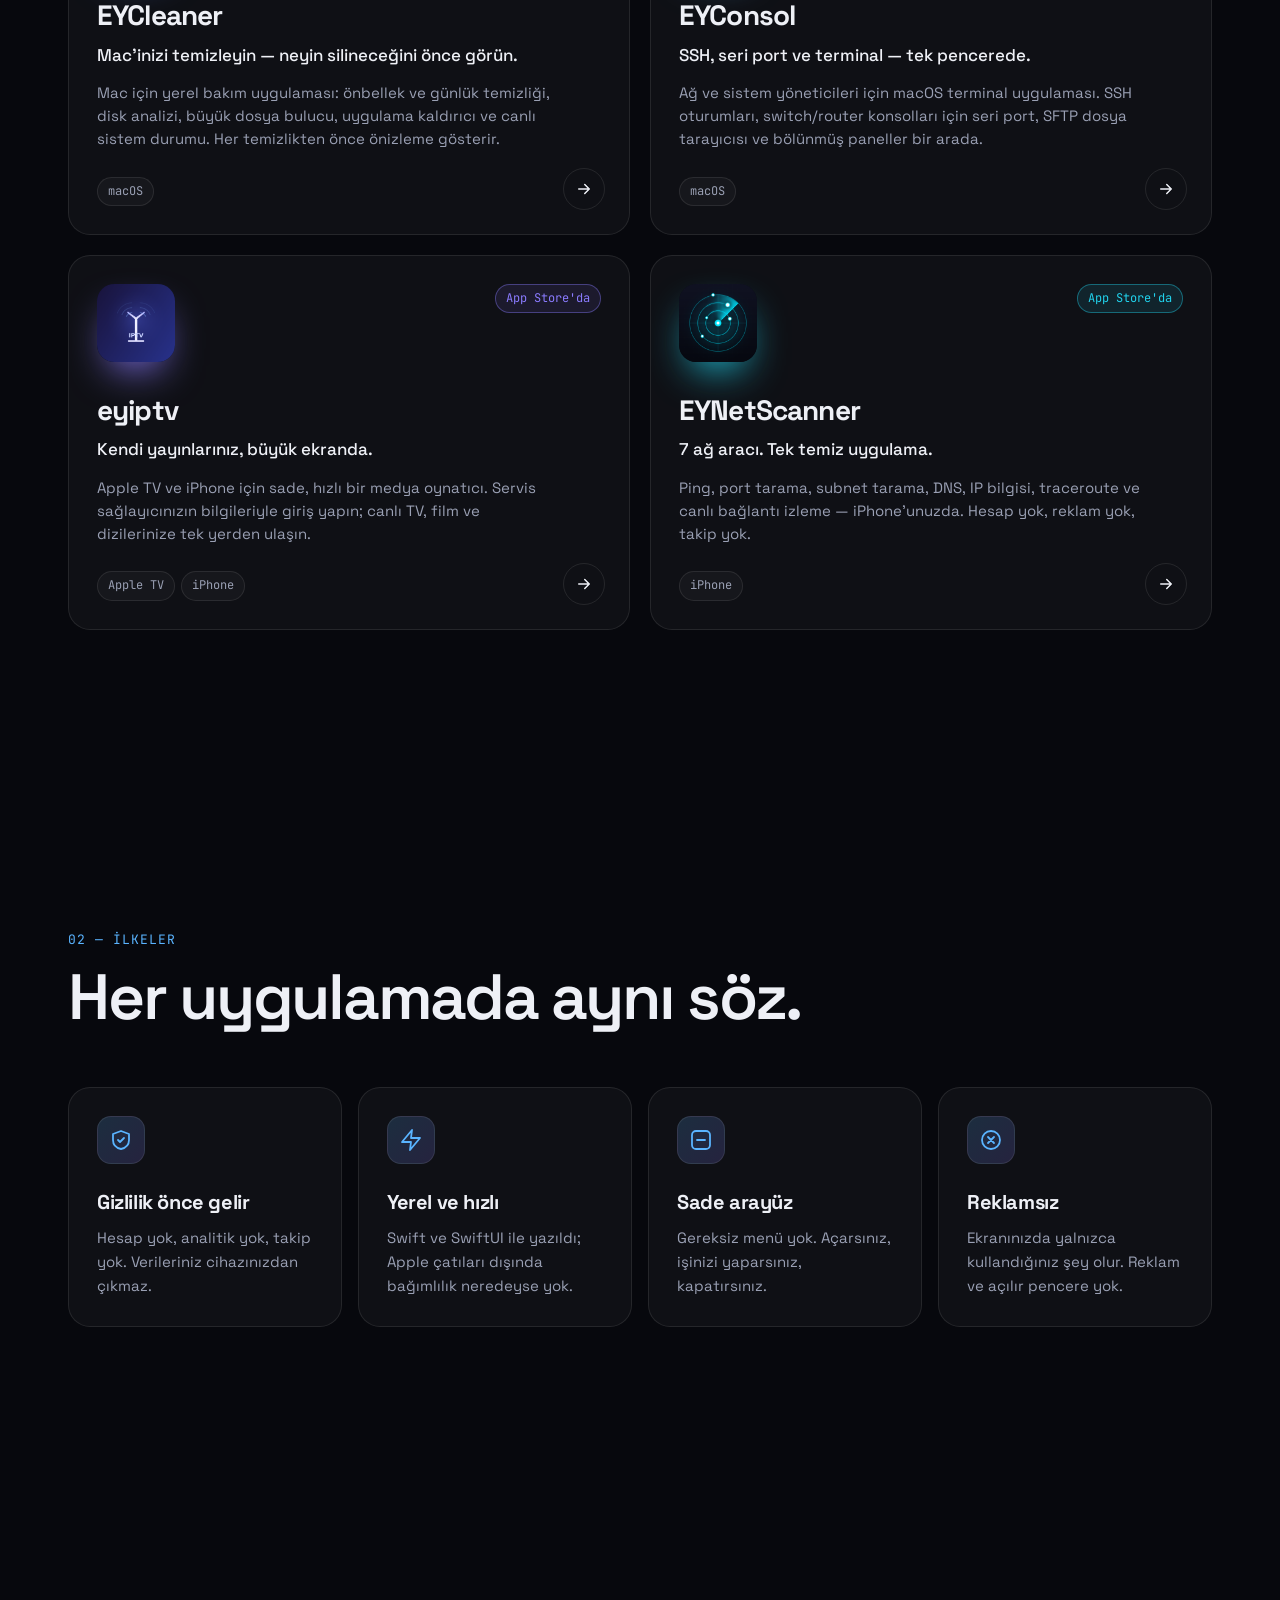
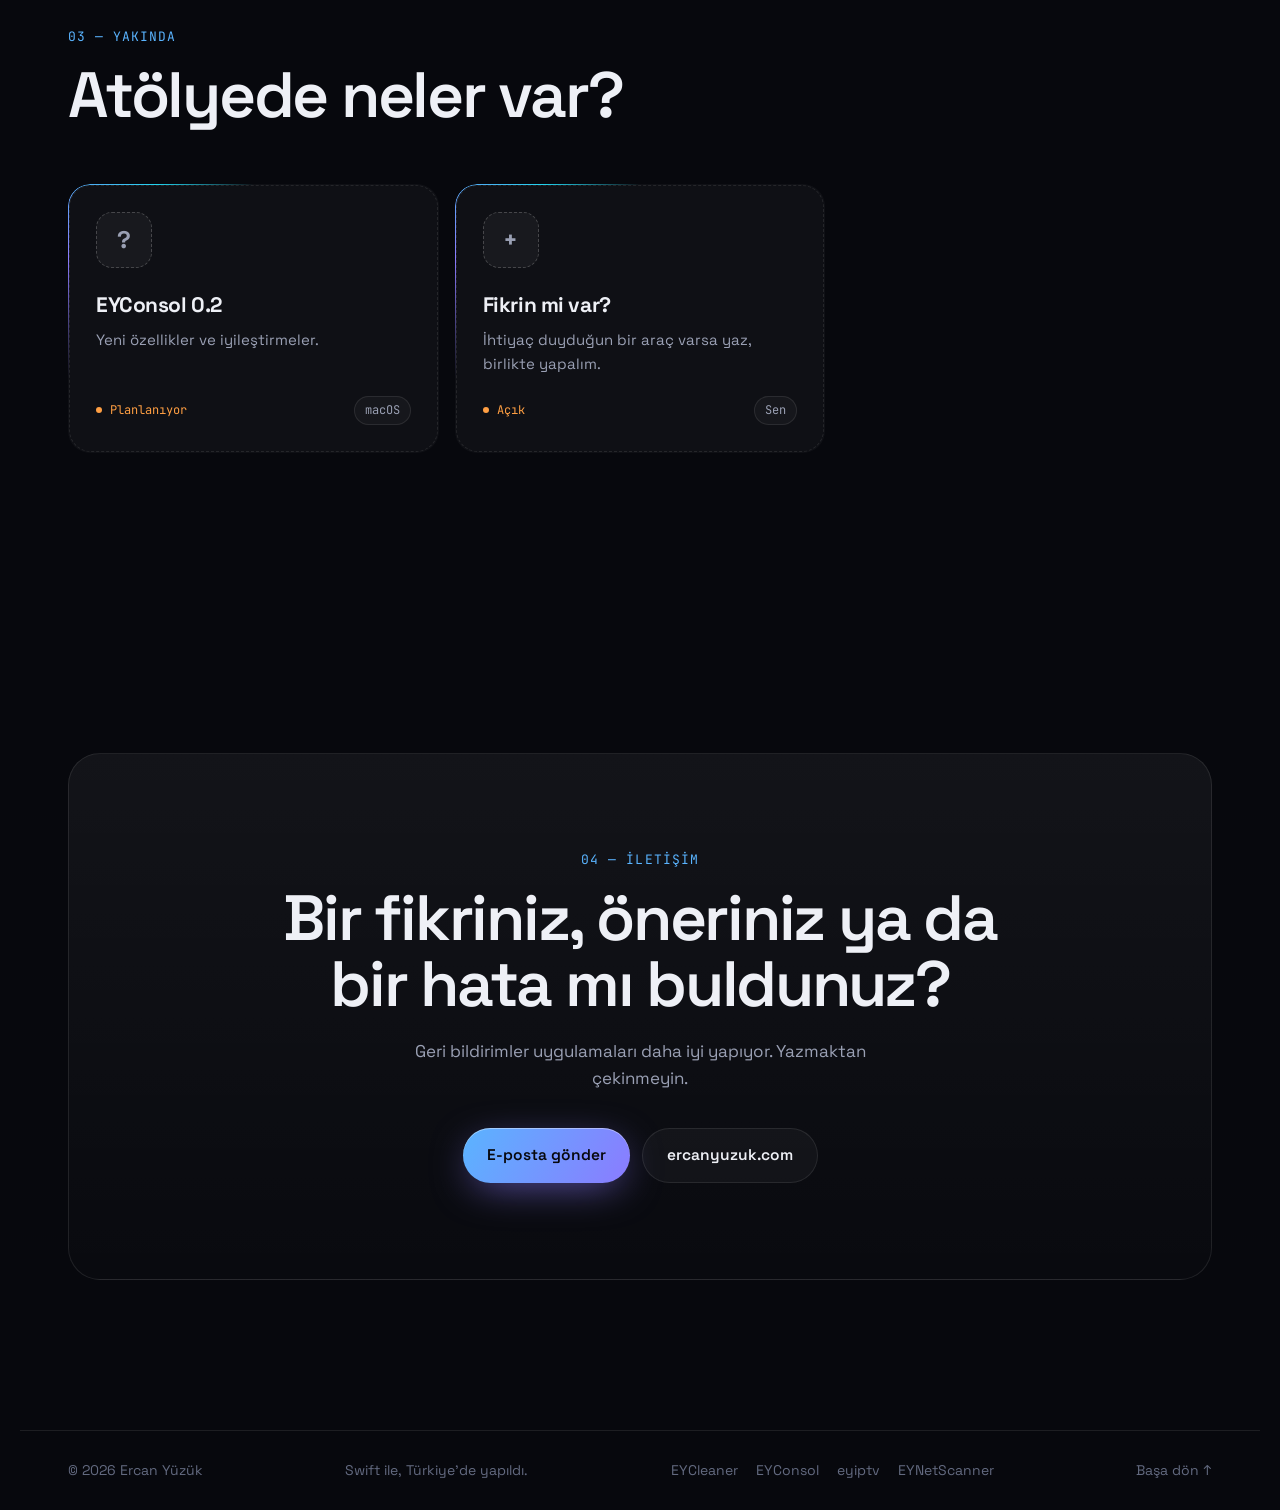
==== commit b28967d0: "eyiptv iPhone release: App Store link, smart banner, copy updates Co-Authored-By: Claude Opus 5.5 <n" ====
--- a/index.html
+++ b/index.html
@@ -176,19 +176,13 @@
         <h2>Atölyede neler var?</h2>
       </div>
       <div class="roadmap">
-        <a href="/eyiptv/" class="soon reveal tilt" style="--d:0s">
-          <div class="q">+</div>
-          <h3>eyiptv · iPhone</h3>
-          <p>iPhone sürümü hazır, App Store yayın onayını bekliyor.</p>
-          <div class="row"><span class="status">Onay bekleniyor</span><span class="chip">iPhone</span></div>
-        </a>
-        <div class="soon reveal tilt" style="--d:0.08s">
+        <div class="soon reveal tilt" style="--d:0s">
           <div class="q">?</div>
           <h3>EYConsol 0.2</h3>
           <p>Yeni özellikler ve iyileştirmeler.</p>
           <div class="row"><span class="status">Planlanıyor</span><span class="chip">macOS</span></div>
         </div>
-        <a href="/#iletisim" class="soon reveal tilt" style="--d:0.16s">
+        <a href="/#iletisim" class="soon reveal tilt" style="--d:0.08s">
           <div class="q">+</div>
           <h3>Fikrin mi var?</h3>
           <p>İhtiyaç duyduğun bir araç varsa yaz, birlikte yapalım.</p>
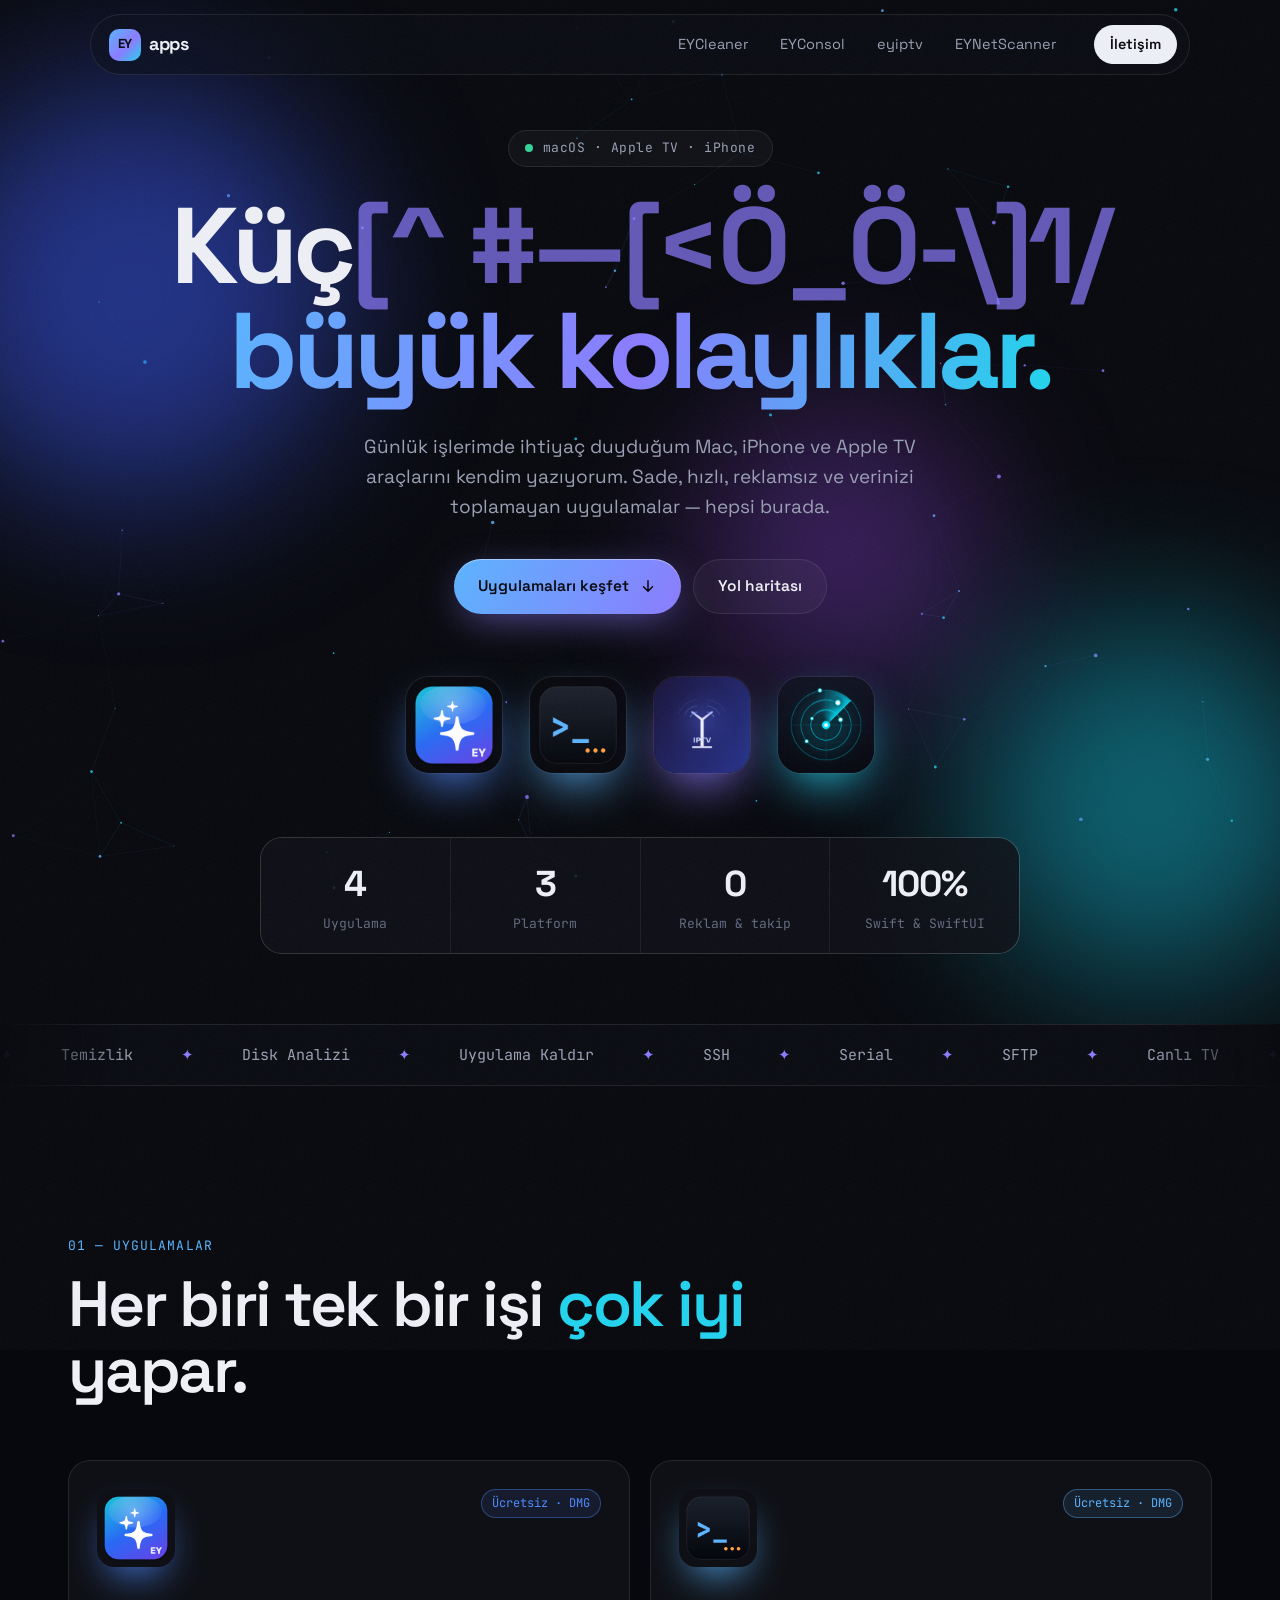
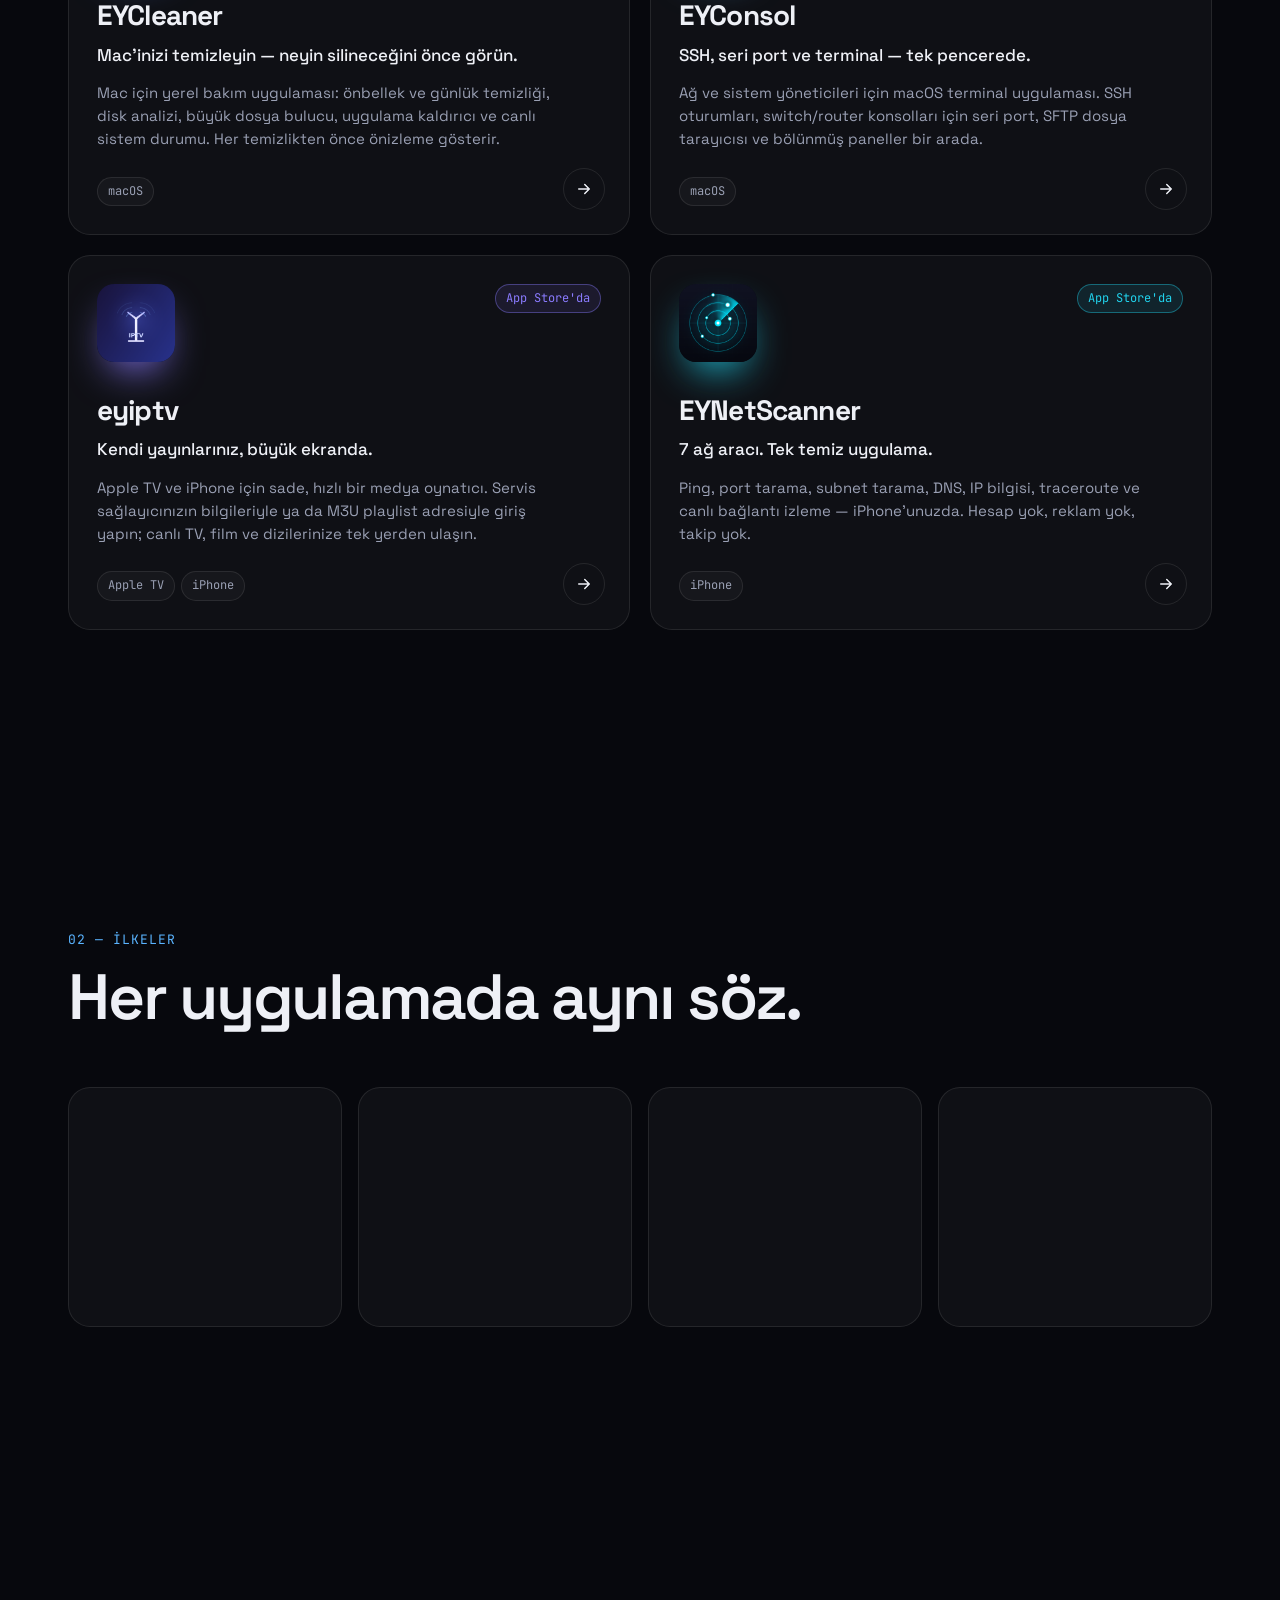
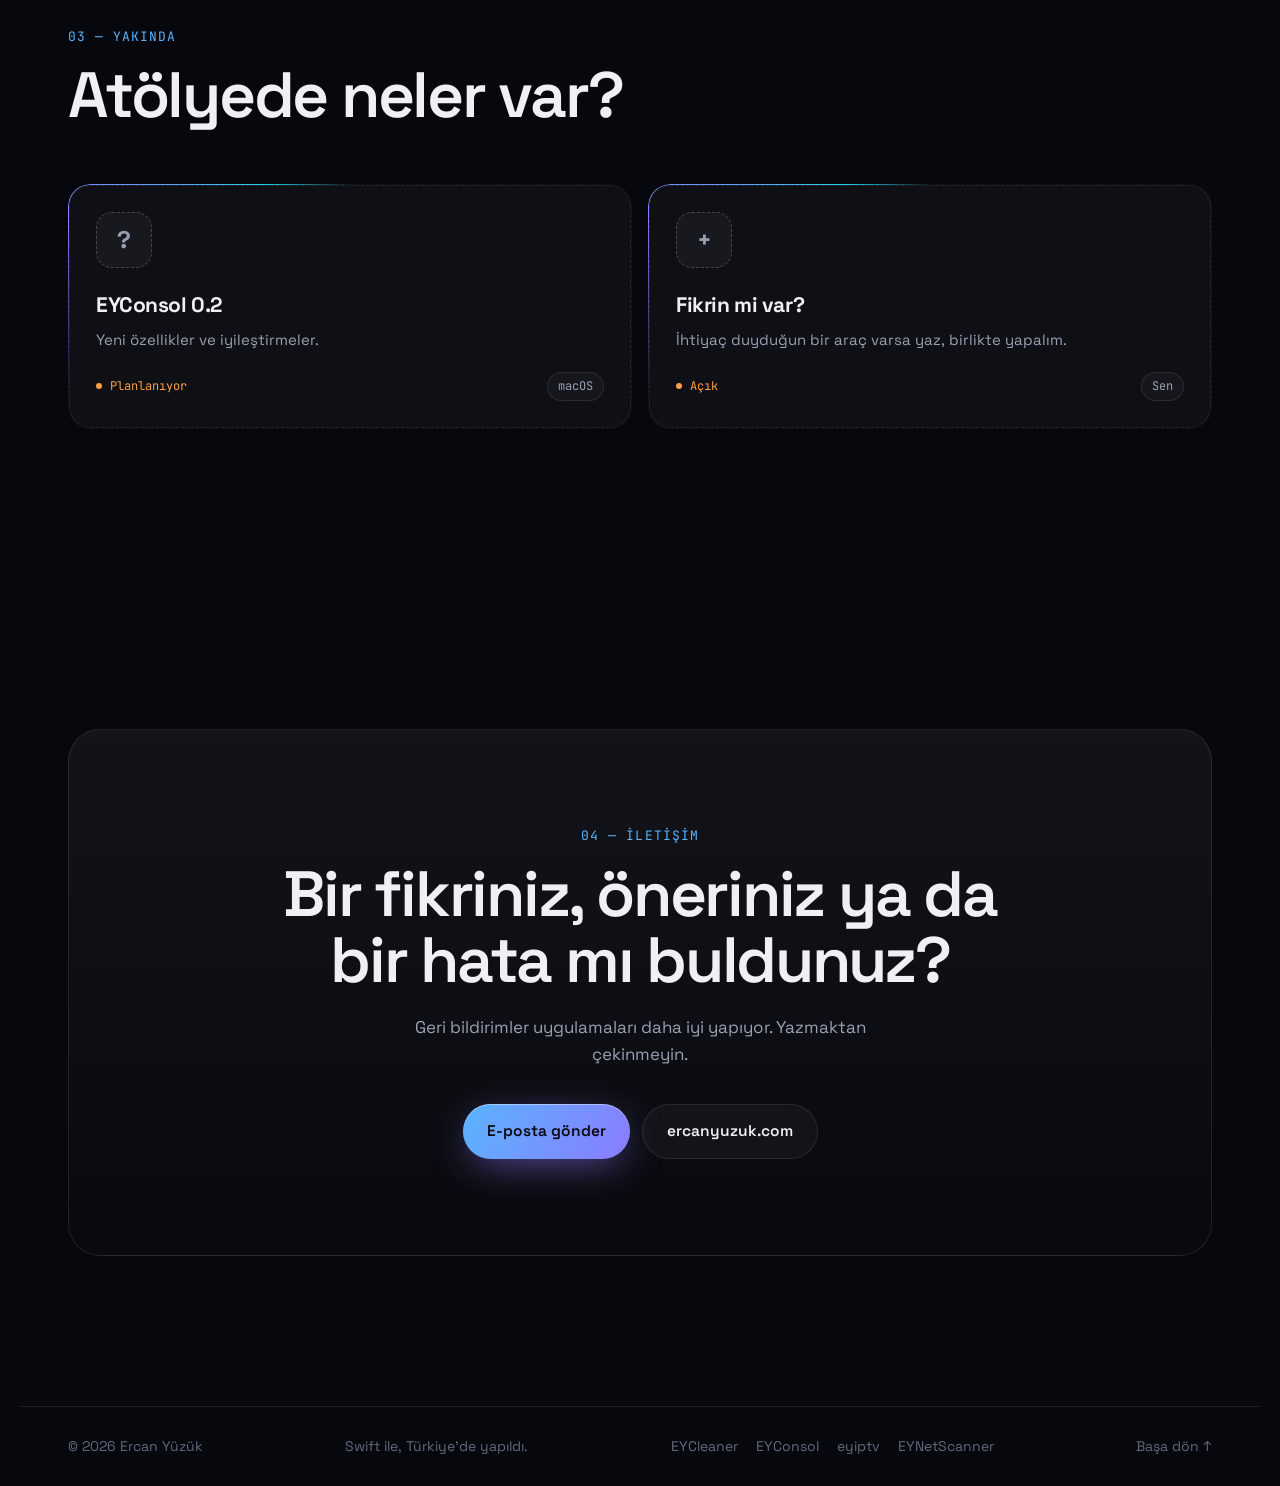
==== commit 717fcd74: "EYCleaner 1.3 DMG, eyiptv 1.1 (M3U, multiple playlists) Co-Authored-By: Claude Opus 5.5 <noreply@ant" ====
--- a/index.html
+++ b/index.html
@@ -123,7 +123,7 @@
           </div>
           <h3>eyiptv</h3>
           <p class="tag">Kendi yayınlarınız, büyük ekranda.</p>
-          <p class="card-sum">Apple TV ve iPhone için sade, hızlı bir medya oynatıcı. Servis sağlayıcınızın bilgileriyle giriş yapın; canlı TV, film ve dizilerinize tek yerden ulaşın.</p>
+          <p class="card-sum">Apple TV ve iPhone için sade, hızlı bir medya oynatıcı. Servis sağlayıcınızın bilgileriyle ya da M3U playlist adresiyle giriş yapın; canlı TV, film ve dizilerinize tek yerden ulaşın.</p>
           <div class="platforms"><span class="chip">Apple TV</span><span class="chip">iPhone</span></div>
           <span class="arrow"><svg viewBox="0 0 24 24" width="18" height="18" aria-hidden="true"><path d="M5 12h14m0 0-6-6m6 6-6 6" fill="none" stroke="currentColor" stroke-width="2" stroke-linecap="round" stroke-linejoin="round"/></svg></span>
         </a>
--- a/css/style.css
+++ b/css/style.css
@@ -338,7 +338,7 @@
 .specs dl div { display: flex; justify-content: space-between; gap: 12px; padding: 10px 0; border-bottom: 1px solid var(--line); font-size: 14.5px; }
 .specs dt { color: var(--dim); }
 .specs dd { margin: 0; text-align: right; }
-.specs-actions { margin-top: 20px; }
+.specs-actions { margin-top: 20px; display: grid; gap: 10px; }
 .specs-actions .btn { width: 100%; justify-content: center; padding: 12px 18px; font-size: 14.5px; }
 .specs .btn-primary { background: linear-gradient(120deg, var(--a), color-mix(in srgb, var(--a) 50%, #fff)); box-shadow: 0 10px 30px -12px var(--a), inset 0 1px 0 rgba(255,255,255,.4); }
 
@@ -392,7 +392,7 @@
 .principle p { margin: 0; color: var(--muted); font-size: 15px; }
 
 /* ---------- roadmap ---------- */
-.roadmap { display: grid; grid-template-columns: repeat(3, 1fr); gap: 16px; }
+.roadmap { display: grid; grid-template-columns: repeat(2, 1fr); gap: 16px; }
 .soon {
   position: relative; padding: 28px; border-radius: var(--radius); min-height: 220px; display: flex; flex-direction: column;
   background: var(--card); overflow: hidden; isolation: isolate;
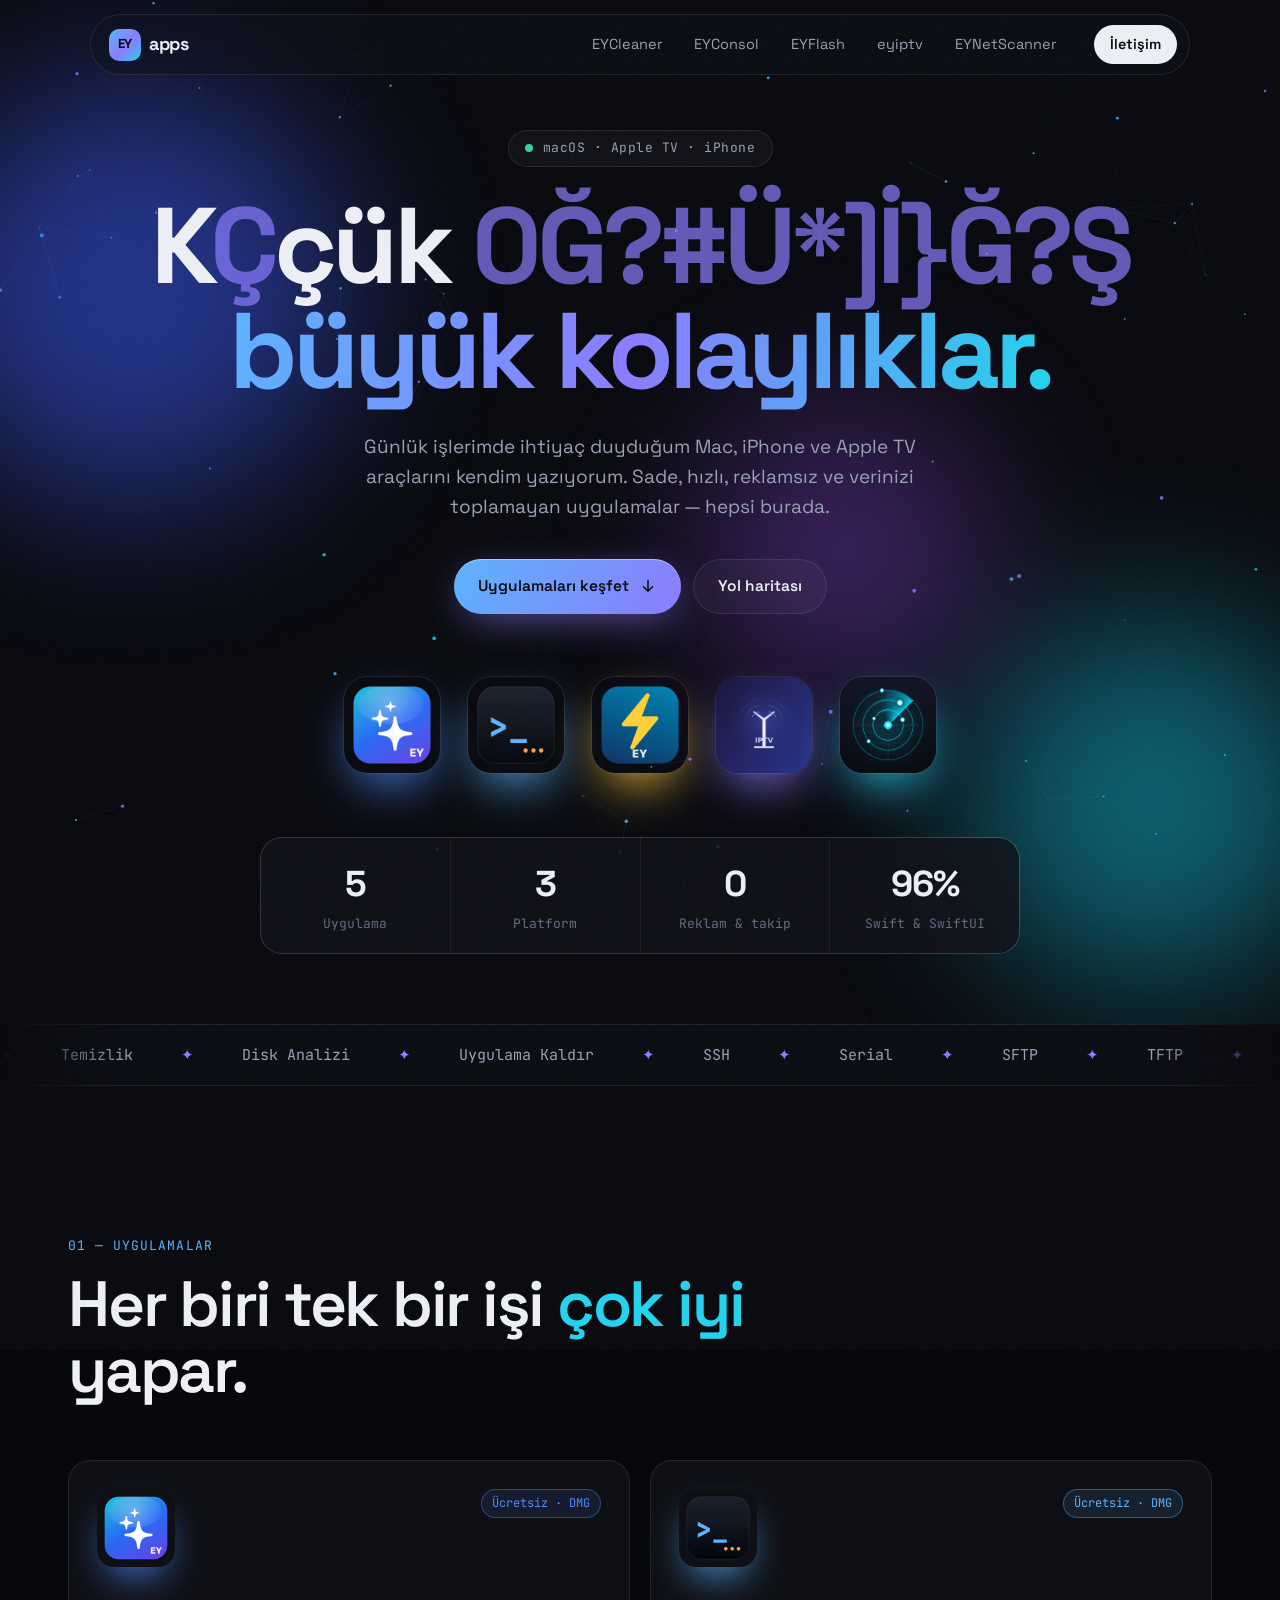
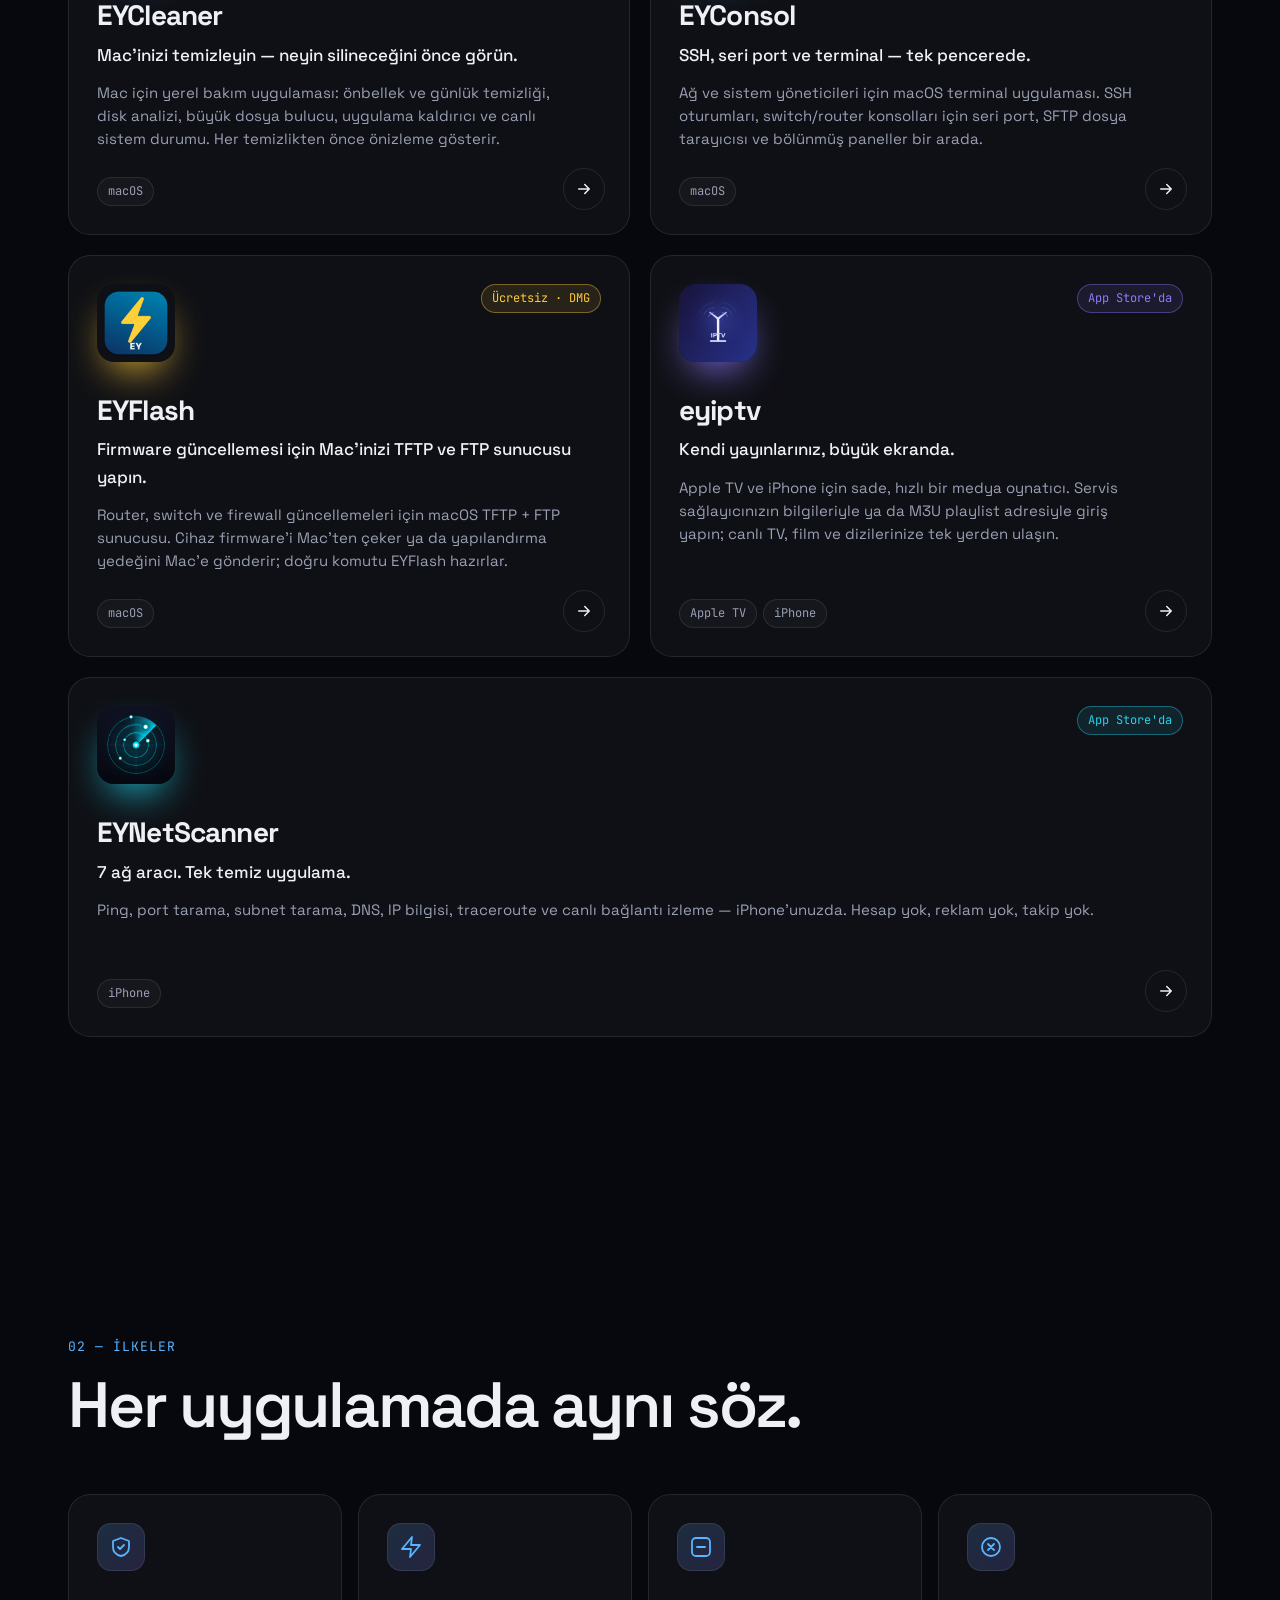
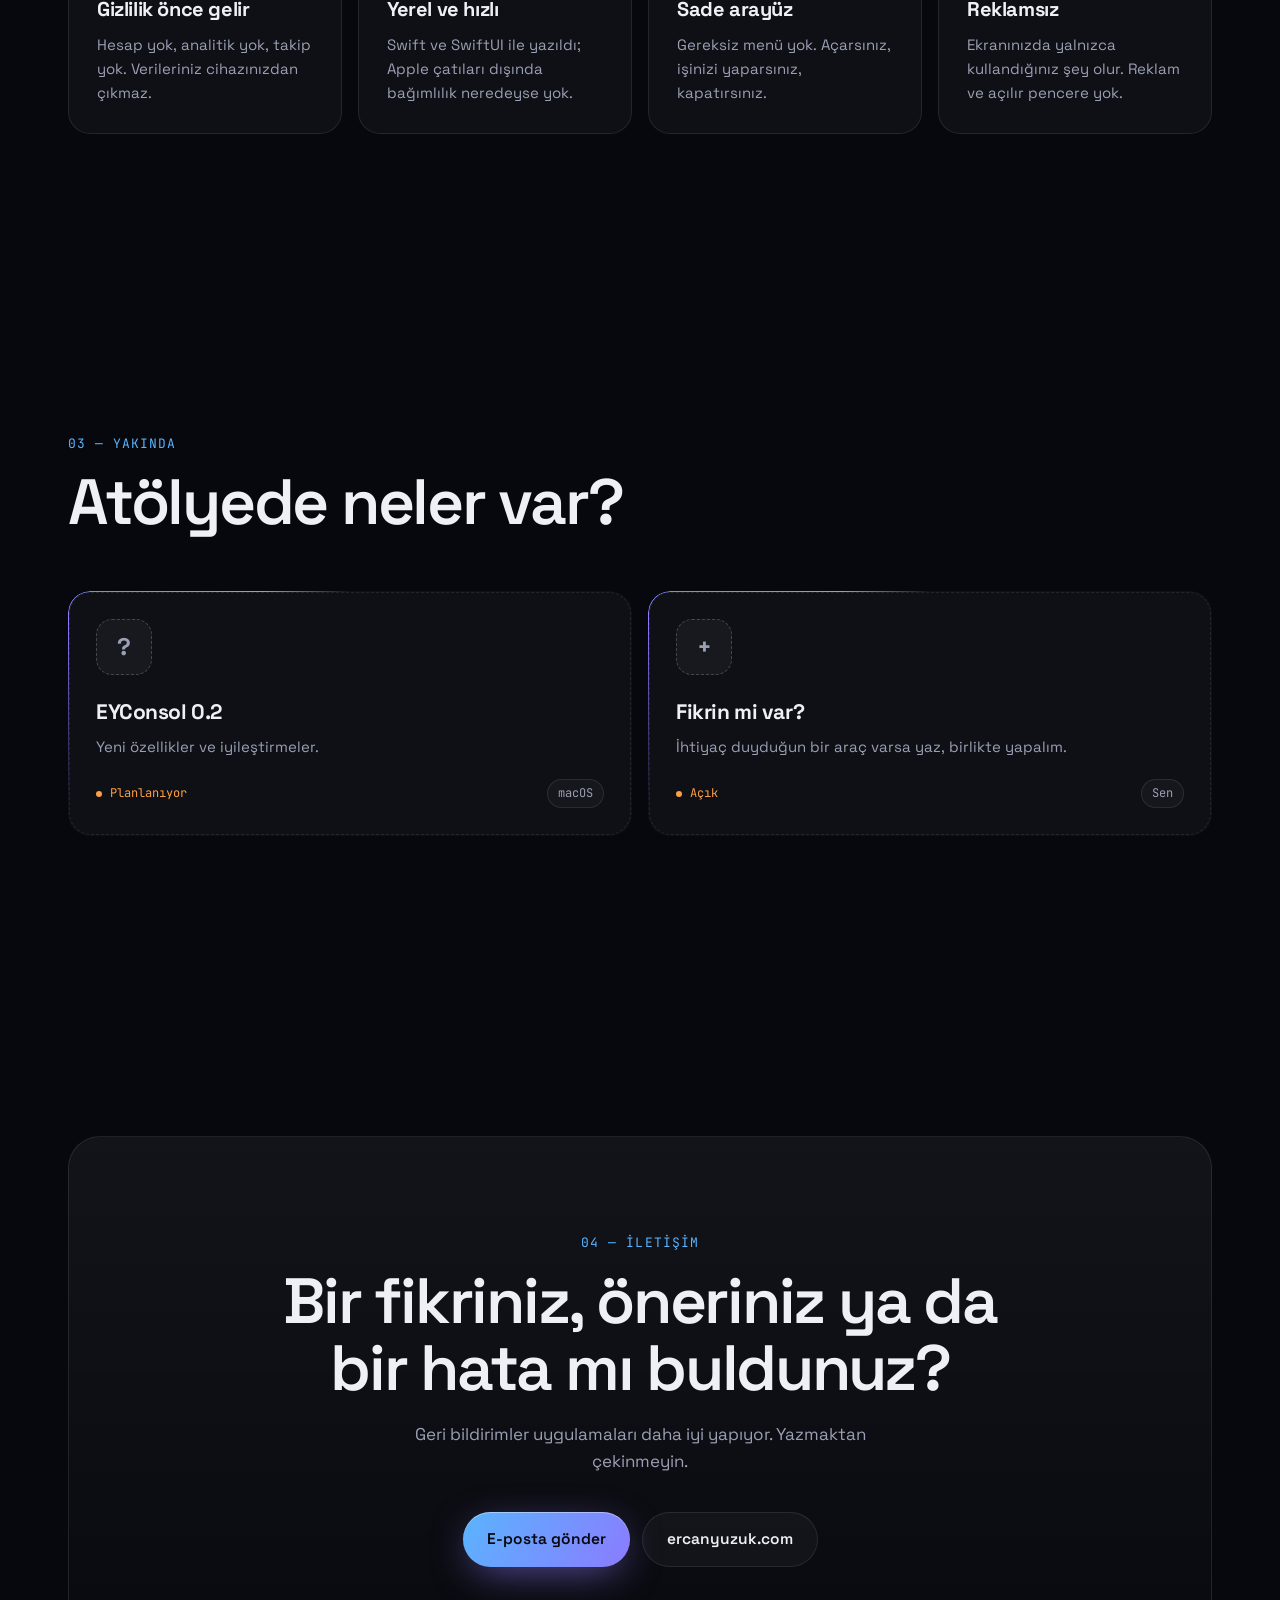
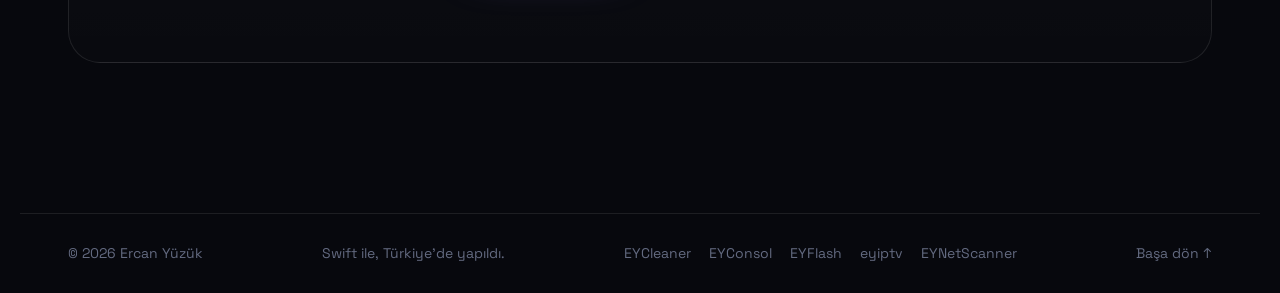
==== commit 173a23cf: "Add EYFlash (TFTP/FTP server) 1.0.1 New app page with window mock, DMG from ercanyuzuk/EYFlash-relea" ====
--- a/index.html
+++ b/index.html
@@ -4,7 +4,7 @@
   <meta charset="utf-8">
   <meta name="viewport" content="width=device-width, initial-scale=1">
   <title>EY Apps — Mac, iPhone ve Apple TV uygulamaları | Ercan Yüzük</title>
-  <meta name="description" content="Ercan Yüzük&#39;ün macOS, iPhone ve Apple TV uygulamaları: EYCleaner, EYConsol, eyiptv, EYNetScanner. Sade, hızlı, reklamsız ve verinizi toplamayan araçlar.">
+  <meta name="description" content="Ercan Yüzük&#39;ün macOS, iPhone ve Apple TV uygulamaları: EYCleaner, EYConsol, EYFlash, eyiptv, EYNetScanner. Sade, hızlı, reklamsız ve verinizi toplamayan araçlar.">
   <meta name="author" content="Ercan Yüzük">
   <meta name="robots" content="index, follow, max-image-preview:large">
   <meta name="theme-color" content="#07080d">
@@ -17,12 +17,12 @@
   <meta property="og:site_name" content="EY Apps">
   <meta property="og:locale" content="tr_TR">
   <meta property="og:title" content="EY Apps — Mac, iPhone ve Apple TV uygulamaları | Ercan Yüzük">
-  <meta property="og:description" content="Ercan Yüzük&#39;ün macOS, iPhone ve Apple TV uygulamaları: EYCleaner, EYConsol, eyiptv, EYNetScanner. Sade, hızlı, reklamsız ve verinizi toplamayan araçlar.">
+  <meta property="og:description" content="Ercan Yüzük&#39;ün macOS, iPhone ve Apple TV uygulamaları: EYCleaner, EYConsol, EYFlash, eyiptv, EYNetScanner. Sade, hızlı, reklamsız ve verinizi toplamayan araçlar.">
   <meta property="og:url" content="https://apps.ercanyuzuk.com/">
   <meta property="og:image" content="https://apps.ercanyuzuk.com/assets/og.jpg">
   <meta name="twitter:card" content="summary_large_image">
   <meta name="twitter:title" content="EY Apps — Mac, iPhone ve Apple TV uygulamaları | Ercan Yüzük">
-  <meta name="twitter:description" content="Ercan Yüzük&#39;ün macOS, iPhone ve Apple TV uygulamaları: EYCleaner, EYConsol, eyiptv, EYNetScanner. Sade, hızlı, reklamsız ve verinizi toplamayan araçlar.">
+  <meta name="twitter:description" content="Ercan Yüzük&#39;ün macOS, iPhone ve Apple TV uygulamaları: EYCleaner, EYConsol, EYFlash, eyiptv, EYNetScanner. Sade, hızlı, reklamsız ve verinizi toplamayan araçlar.">
   <meta name="twitter:image" content="https://apps.ercanyuzuk.com/assets/og.jpg">
 
   <link rel="preconnect" href="https://fonts.googleapis.com">
@@ -30,7 +30,7 @@
   <link href="https://fonts.googleapis.com/css2?family=JetBrains+Mono:wght@400;600&family=Space+Grotesk:wght@400;500;600;700&display=swap" rel="stylesheet">
   <link rel="stylesheet" href="/css/style.css">
   <script type="application/ld+json">{"@context":"https://schema.org","@type":"WebSite","name":"EY Apps","url":"https://apps.ercanyuzuk.com/","inLanguage":"tr","author":{"@type":"Person","name":"Ercan Yüzük","url":"https://www.ercanyuzuk.com"}}</script>
-  <script type="application/ld+json">{"@context":"https://schema.org","@type":"ItemList","name":"EY Apps uygulamaları","itemListElement":[{"@type":"ListItem","position":1,"url":"https://apps.ercanyuzuk.com/eycleaner/","name":"EYCleaner"},{"@type":"ListItem","position":2,"url":"https://apps.ercanyuzuk.com/eyconsol/","name":"EYConsol"},{"@type":"ListItem","position":3,"url":"https://apps.ercanyuzuk.com/eyiptv/","name":"eyiptv"},{"@type":"ListItem","position":4,"url":"https://apps.ercanyuzuk.com/eynetscanner/","name":"EYNetScanner"}]}</script>
+  <script type="application/ld+json">{"@context":"https://schema.org","@type":"ItemList","name":"EY Apps uygulamaları","itemListElement":[{"@type":"ListItem","position":1,"url":"https://apps.ercanyuzuk.com/eycleaner/","name":"EYCleaner"},{"@type":"ListItem","position":2,"url":"https://apps.ercanyuzuk.com/eyconsol/","name":"EYConsol"},{"@type":"ListItem","position":3,"url":"https://apps.ercanyuzuk.com/eyflash/","name":"EYFlash"},{"@type":"ListItem","position":4,"url":"https://apps.ercanyuzuk.com/eyiptv/","name":"eyiptv"},{"@type":"ListItem","position":5,"url":"https://apps.ercanyuzuk.com/eynetscanner/","name":"EYNetScanner"}]}</script>
 </head>
 <body>
   <canvas id="bg" aria-hidden="true"></canvas>
@@ -44,6 +44,7 @@
     <nav class="nav-links" aria-label="Uygulamalar">
       <a href="/eycleaner/">EYCleaner</a>
       <a href="/eyconsol/">EYConsol</a>
+      <a href="/eyflash/">EYFlash</a>
       <a href="/eyiptv/">eyiptv</a>
       <a href="/eynetscanner/">EYNetScanner</a>
     </nav>
@@ -72,12 +73,13 @@
       <div class="hero-icons reveal">
         <a href="/eycleaner/" style="--glow:#4f8bff" aria-label="EYCleaner"><img src="/assets/icons/eycleaner.png" alt="" width="96" height="96"></a>
         <a href="/eyconsol/" style="--glow:#5ab4ff" aria-label="EYConsol"><img src="/assets/icons/eyconsol.png" alt="" width="96" height="96"></a>
+        <a href="/eyflash/" style="--glow:#ffc93c" aria-label="EYFlash"><img src="/assets/icons/eyflash.png" alt="" width="96" height="96"></a>
         <a href="/eyiptv/" style="--glow:#8b7bff" aria-label="eyiptv"><img src="/assets/icons/eyiptv.png" alt="" width="96" height="96"></a>
         <a href="/eynetscanner/" style="--glow:#22d3ee" aria-label="EYNetScanner"><img src="/assets/icons/eynetscanner.png" alt="" width="96" height="96"></a>
       </div>
 
       <div class="stats reveal">
-        <div class="stat"><b data-count="4">4</b><span>Uygulama</span></div>
+        <div class="stat"><b data-count="5">5</b><span>Uygulama</span></div>
         <div class="stat"><b data-count="3">3</b><span>Platform</span></div>
         <div class="stat"><b data-count="0">0</b><span>Reklam & takip</span></div>
         <div class="stat"><b data-count="100" data-suffix="%">100%</b><span>Swift & SwiftUI</span></div>
@@ -85,7 +87,7 @@
     </section>
 
     <div class="marquee" aria-hidden="true">
-      <div class="marquee-track"><span>Temizlik</span><span>Disk Analizi</span><span>Uygulama Kaldır</span><span>SSH</span><span>Serial</span><span>SFTP</span><span>Canlı TV</span><span>Apple TV</span><span>Dizi &amp; Film</span><span>Ping</span><span>Port Scan</span><span>Traceroute</span><span>DNS</span><span>SwiftUI</span><span>macOS</span><span>iPhone</span><span>Gizlilik</span><span>Reklamsız</span><span>Temizlik</span><span>Disk Analizi</span><span>Uygulama Kaldır</span><span>SSH</span><span>Serial</span><span>SFTP</span><span>Canlı TV</span><span>Apple TV</span><span>Dizi &amp; Film</span><span>Ping</span><span>Port Scan</span><span>Traceroute</span><span>DNS</span><span>SwiftUI</span><span>macOS</span><span>iPhone</span><span>Gizlilik</span><span>Reklamsız</span></div>
+      <div class="marquee-track"><span>Temizlik</span><span>Disk Analizi</span><span>Uygulama Kaldır</span><span>SSH</span><span>Serial</span><span>SFTP</span><span>TFTP</span><span>FTP</span><span>Firmware</span><span>Canlı TV</span><span>Apple TV</span><span>Dizi &amp; Film</span><span>Ping</span><span>Port Scan</span><span>Traceroute</span><span>DNS</span><span>SwiftUI</span><span>macOS</span><span>iPhone</span><span>Gizlilik</span><span>Reklamsız</span><span>Temizlik</span><span>Disk Analizi</span><span>Uygulama Kaldır</span><span>SSH</span><span>Serial</span><span>SFTP</span><span>TFTP</span><span>FTP</span><span>Firmware</span><span>Canlı TV</span><span>Apple TV</span><span>Dizi &amp; Film</span><span>Ping</span><span>Port Scan</span><span>Traceroute</span><span>DNS</span><span>SwiftUI</span><span>macOS</span><span>iPhone</span><span>Gizlilik</span><span>Reklamsız</span></div>
     </div>
 
     <section class="section" id="uygulamalar">
@@ -116,7 +118,18 @@
           <div class="platforms"><span class="chip">macOS</span></div>
           <span class="arrow"><svg viewBox="0 0 24 24" width="18" height="18" aria-hidden="true"><path d="M5 12h14m0 0-6-6m6 6-6 6" fill="none" stroke="currentColor" stroke-width="2" stroke-linecap="round" stroke-linejoin="round"/></svg></span>
         </a>
-        <a class="card reveal tilt" href="/eyiptv/" style="--a:#8b7bff;--d:0s">
+        <a class="card reveal tilt" href="/eyflash/" style="--a:#ffc93c;--d:0s">
+          <div class="card-top">
+            <img class="card-icon" src="/assets/icons/eyflash.png" alt="EYFlash simgesi" width="78" height="78" loading="lazy">
+            <span class="avail">Ücretsiz · DMG</span>
+          </div>
+          <h3>EYFlash</h3>
+          <p class="tag">Firmware güncellemesi için Mac&#39;inizi TFTP ve FTP sunucusu yapın.</p>
+          <p class="card-sum">Router, switch ve firewall güncellemeleri için macOS TFTP + FTP sunucusu. Cihaz firmware&#39;i Mac&#39;ten çeker ya da yapılandırma yedeğini Mac&#39;e gönderir; doğru komutu EYFlash hazırlar.</p>
+          <div class="platforms"><span class="chip">macOS</span></div>
+          <span class="arrow"><svg viewBox="0 0 24 24" width="18" height="18" aria-hidden="true"><path d="M5 12h14m0 0-6-6m6 6-6 6" fill="none" stroke="currentColor" stroke-width="2" stroke-linecap="round" stroke-linejoin="round"/></svg></span>
+        </a>
+        <a class="card reveal tilt" href="/eyiptv/" style="--a:#8b7bff;--d:0.08s">
           <div class="card-top">
             <img class="card-icon" src="/assets/icons/eyiptv.png" alt="eyiptv simgesi" width="78" height="78" loading="lazy">
             <span class="avail">App Store&#39;da</span>
@@ -127,7 +140,7 @@
           <div class="platforms"><span class="chip">Apple TV</span><span class="chip">iPhone</span></div>
           <span class="arrow"><svg viewBox="0 0 24 24" width="18" height="18" aria-hidden="true"><path d="M5 12h14m0 0-6-6m6 6-6 6" fill="none" stroke="currentColor" stroke-width="2" stroke-linecap="round" stroke-linejoin="round"/></svg></span>
         </a>
-        <a class="card reveal tilt" href="/eynetscanner/" style="--a:#22d3ee;--d:0.08s">
+        <a class="card reveal tilt" href="/eynetscanner/" style="--a:#22d3ee;--d:0s">
           <div class="card-top">
             <img class="card-icon" src="/assets/icons/eynetscanner.png" alt="EYNetScanner simgesi" width="78" height="78" loading="lazy">
             <span class="avail">App Store&#39;da</span>
@@ -208,7 +221,7 @@
   <footer class="footer">
     <span>© <span id="year">2026</span> Ercan Yüzük</span>
     <span class="footer-mid">Swift ile, Türkiye'de yapıldı.</span>
-    <nav class="footer-links" aria-label="Uygulamalar"><a href="/eycleaner/">EYCleaner</a><a href="/eyconsol/">EYConsol</a><a href="/eyiptv/">eyiptv</a><a href="/eynetscanner/">EYNetScanner</a></nav>
+    <nav class="footer-links" aria-label="Uygulamalar"><a href="/eycleaner/">EYCleaner</a><a href="/eyconsol/">EYConsol</a><a href="/eyflash/">EYFlash</a><a href="/eyiptv/">eyiptv</a><a href="/eynetscanner/">EYNetScanner</a></nav>
     <a href="#top">Başa dön ↑</a>
   </footer>
 
--- a/css/style.css
+++ b/css/style.css
@@ -169,6 +169,8 @@
 /* ---------- cards ---------- */
 .cards { display: grid; grid-template-columns: repeat(2, 1fr); gap: 20px; }
 .cards-3 { grid-template-columns: repeat(3, 1fr); }
+/* tek sayıda uygulama varsa son kart tüm satırı kaplar */
+.cards:not(.cards-3) > .card:last-child:nth-child(odd) { grid-column: 1 / -1; }
 .card {
   --a: var(--c1);
   position: relative; display: flex; flex-direction: column; padding: 28px; min-height: 360px;
@@ -224,6 +226,7 @@
 .dl-info code { display: inline-flex; align-items: center; gap: 10px; width: fit-content; max-width: 100%; font-family: var(--mono); font-size: 12px; color: var(--dim); padding: 6px 6px 6px 12px; border: 1px solid var(--line); border-radius: 10px; background: rgba(255,255,255,.03); }
 .dl-info button { font: inherit; color: var(--text); background: var(--card-hi); border: 1px solid var(--line); border-radius: 7px; padding: 3px 9px; cursor: pointer; }
 .dl-info button:hover { border-color: var(--a); }
+.dl-info a { color: var(--text); text-decoration: underline; text-decoration-color: var(--a); text-underline-offset: 3px; }
 .app .actions { display: flex; flex-wrap: wrap; gap: 10px; margin-top: 30px; }
 .app .btn-primary { background: linear-gradient(120deg, var(--a), var(--a2)); box-shadow: 0 10px 40px -12px var(--a), inset 0 1px 0 rgba(255,255,255,.4); }
 .app .btn { padding: 12px 20px; font-size: 14.5px; }
@@ -382,6 +385,41 @@
 .cl-row { display: flex; justify-content: space-between; gap: 10px; padding: 6px 0; border-top: 1px solid var(--line); color: #cfd6e6; }
 .cl-row em { font-style: normal; font-family: var(--mono); font-size: 11.5px; color: var(--muted); }
 
+/* ---------- visual: EYFlash window ---------- */
+.flash .win-tabs span { font-family: var(--font); }
+.fl-body { display: grid; grid-template-columns: 190px 1fr; height: 376px; font-size: 12.5px; }
+.fl-side { display: flex; flex-direction: column; gap: 4px; padding: 12px 10px; background: rgba(255,255,255,.025); border-right: 1px solid var(--line); min-width: 0; }
+.fl-side small { margin: 10px 6px 2px; font-size: 10.5px; font-weight: 600; color: var(--dim); }
+.fl-side small:first-child { margin-top: 0; }
+.fl-side em, .fl-tr small { display: block; font-style: normal; font-size: 10.5px; color: var(--dim); }
+.fl-side code { margin: 0 6px; font-family: var(--mono); font-size: 11.5px; color: #cfd6e6; }
+.fl-srv { display: flex; align-items: center; gap: 8px; padding: 4px 6px; color: #fff; font-weight: 600; }
+.fl-srv span { flex: 1; min-width: 0; white-space: nowrap; }
+.fl-srv em { font-weight: 400; }
+.fl-srv b { flex: none; width: 8px; height: 8px; border-radius: 50%; background: #34d399; box-shadow: 0 0 8px #34d399; }
+.fl-srv i { flex: none; position: relative; width: 26px; height: 15px; border-radius: 9px; background: #34d399; }
+.fl-srv i::after { content: ""; position: absolute; top: 2px; right: 2px; width: 11px; height: 11px; border-radius: 50%; background: #fff; }
+.fl-ip { display: flex; align-items: center; gap: 8px; padding: 4px 6px; border-radius: 6px; font-family: var(--mono); color: #cfd6e6; }
+.fl-ip::before { content: ""; flex: none; width: 10px; height: 10px; border-radius: 50%; border: 1.5px solid var(--dim); }
+.fl-ip.on::before { border-color: var(--a2); background: radial-gradient(circle, var(--a2) 45%, transparent 50%); }
+.fl-ip em { font-family: var(--font); }
+.fl-main { display: flex; flex-direction: column; gap: 10px; padding: 14px 16px; min-width: 0; }
+.fl-tr { display: grid; grid-template-columns: 26px 1fr; gap: 10px; padding-bottom: 10px; border-bottom: 1px solid var(--line); }
+.fl-tr > div { min-width: 0; display: grid; gap: 4px; }
+.fl-arrow { display: grid; place-items: center; width: 24px; height: 24px; border-radius: 50%; background: var(--a2); color: #fff; font-size: 13px; font-weight: 700; }
+.fl-tr.done .fl-arrow { background: #34d399; }
+.fl-tr.done .fl-st { color: #34d399; }
+.fl-h { display: flex; align-items: center; gap: 8px; min-width: 0; }
+.fl-h b { overflow: hidden; text-overflow: ellipsis; white-space: nowrap; color: #fff; font-weight: 600; }
+.fl-h em { flex: none; font-style: normal; font-size: 9.5px; font-weight: 700; padding: 1px 5px; border-radius: 9px; background: rgba(255,255,255,.1); color: #cfd6e6; }
+.fl-st { font-family: var(--mono); font-variant-numeric: tabular-nums; }
+.fl-bar { position: relative; height: 5px; border-radius: 9px; background: rgba(255,255,255,.08); overflow: hidden; }
+.fl-bar::after { content: ""; position: absolute; inset: 0 auto 0 0; width: var(--p, 37%); border-radius: inherit; background: linear-gradient(90deg, var(--a2), var(--a)); transition: width .9s linear; }
+.fl-cmd { margin-top: auto; display: grid; gap: 6px; }
+.fl-cmd small { font-size: 10.5px; font-weight: 600; color: var(--dim); }
+.fl-cmd code { display: grid; gap: 4px; padding: 10px 12px; border-radius: 9px; border: 1px solid var(--line); background: rgba(0,0,0,.35); font-family: var(--mono); font-size: 11px; color: var(--a); }
+.fl-cmd code span { overflow: hidden; text-overflow: ellipsis; white-space: nowrap; }
+
 /* ---------- principles ---------- */
 .principles { display: grid; grid-template-columns: repeat(4, 1fr); gap: 16px; }
 .principle { padding: 28px; border-radius: var(--radius); border: 1px solid var(--line); background: var(--card); transform-style: preserve-3d; transition: border-color .3s; }
@@ -463,7 +501,8 @@
   .cards, .cards-3, .roadmap, .principles, .features { grid-template-columns: 1fr; }
   .cards-3 .card:nth-child(n+3) { display: none; }
   .cl-body { grid-template-columns: 1fr; height: auto; }
-  .cl-side { display: none; }
+  .cl-side, .fl-side { display: none; }
+  .fl-body { grid-template-columns: 1fr; height: auto; }
   .cl-score { width: 86px; height: 86px; }
   .faq summary { padding: 16px 18px; } .faq details p { padding: 0 18px 18px; }
   .stats { grid-template-columns: 1fr 1fr; }
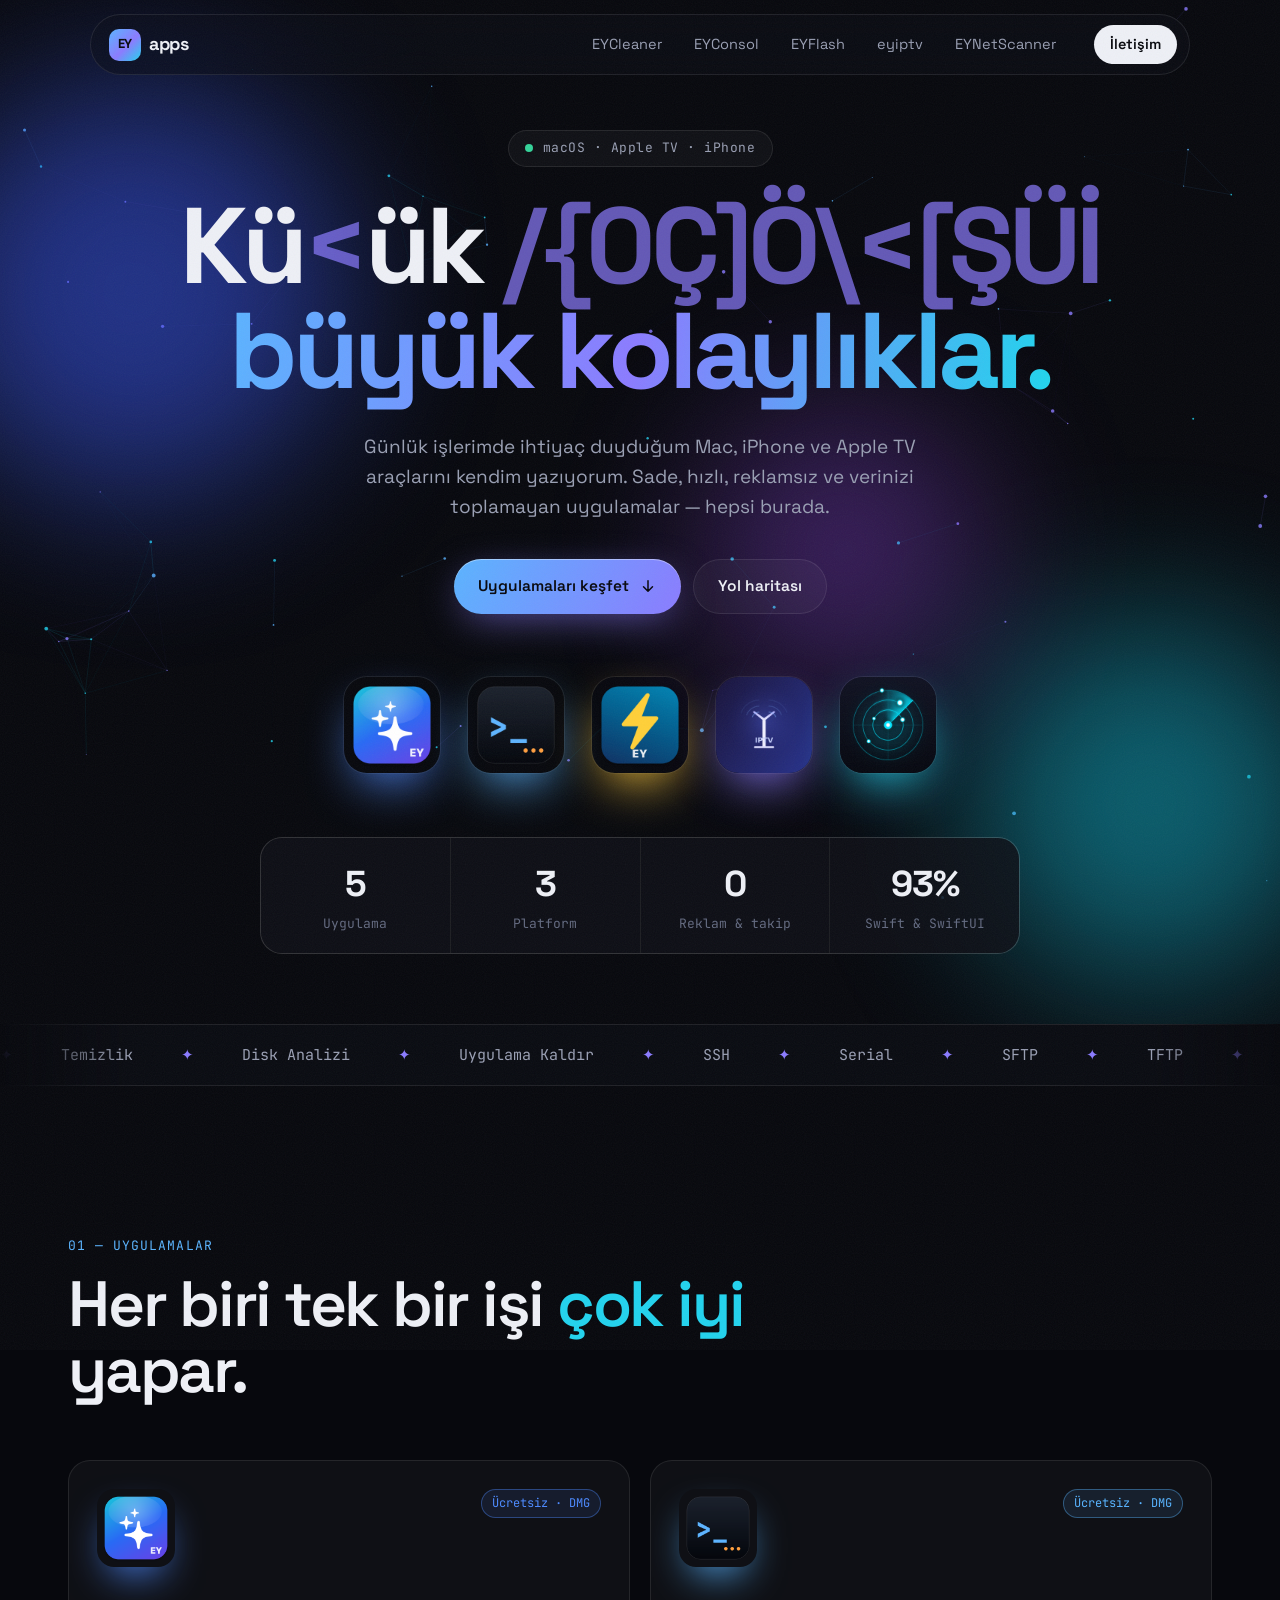
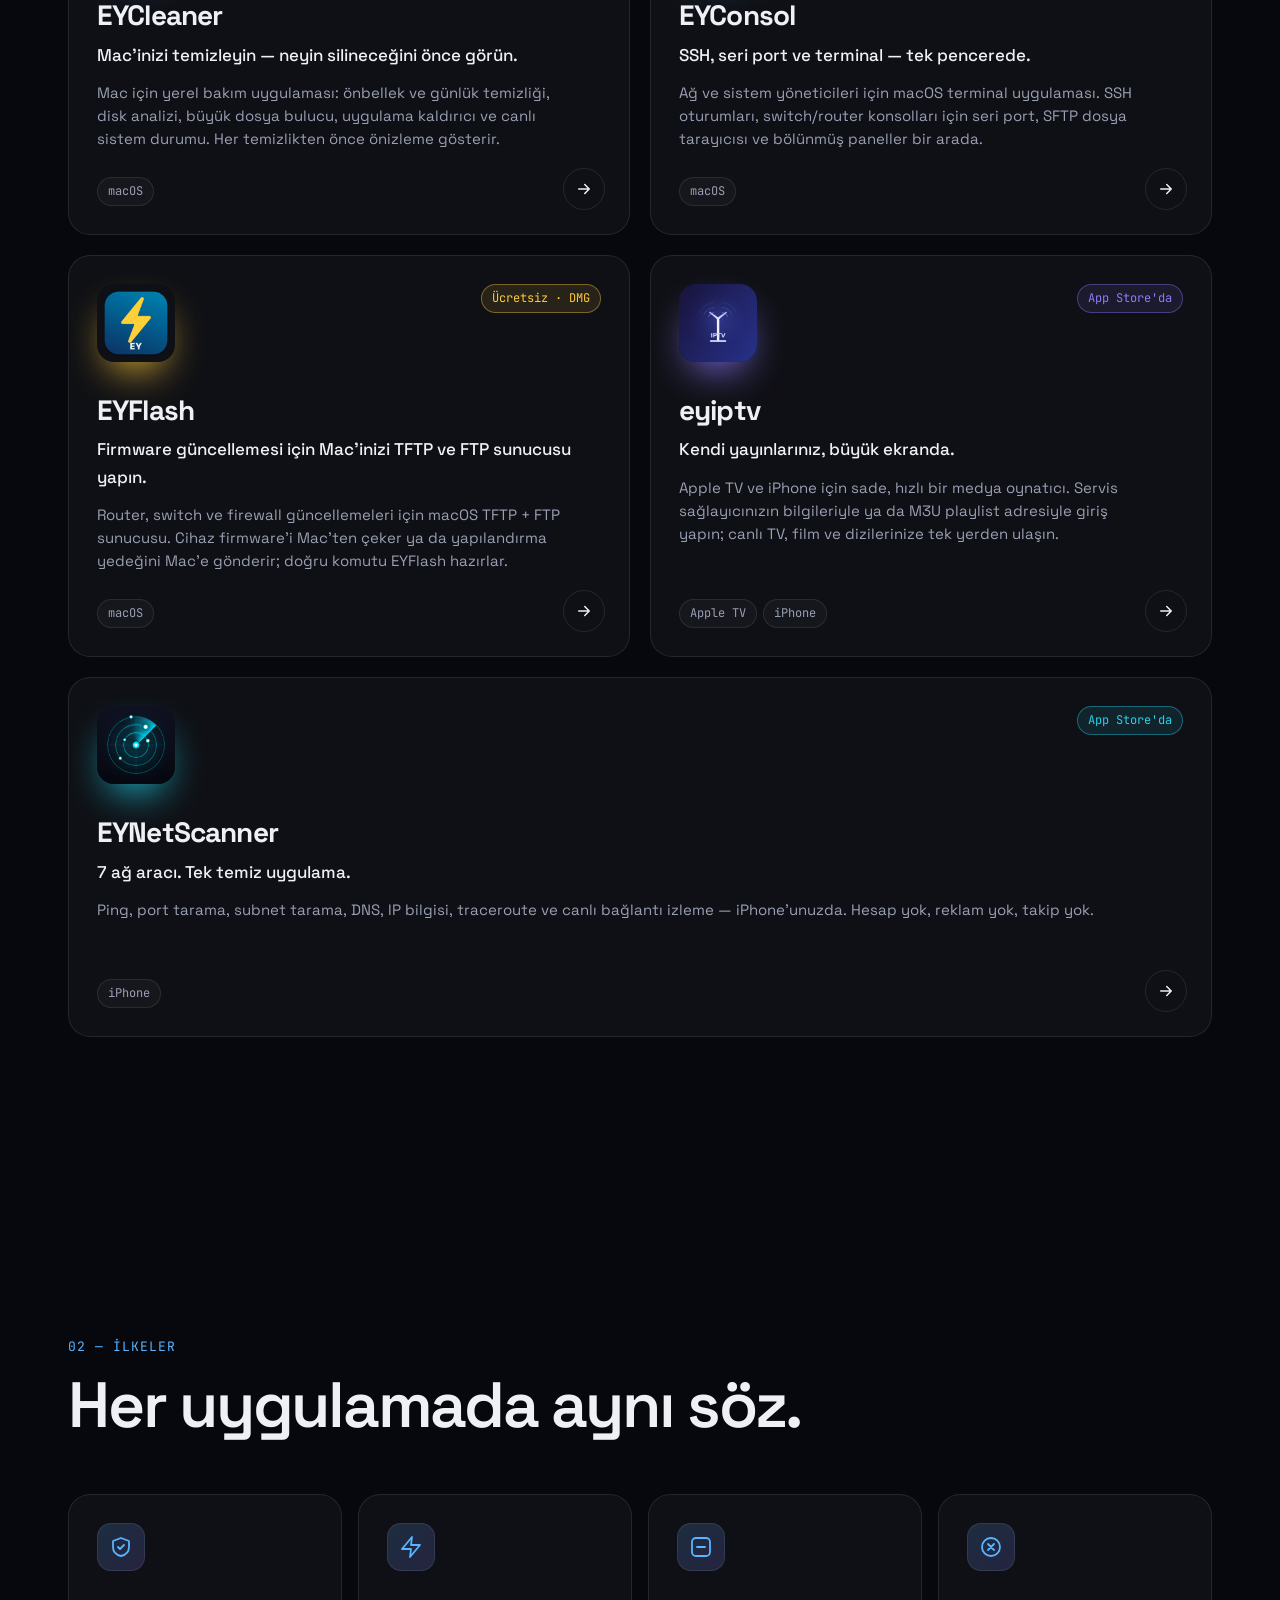
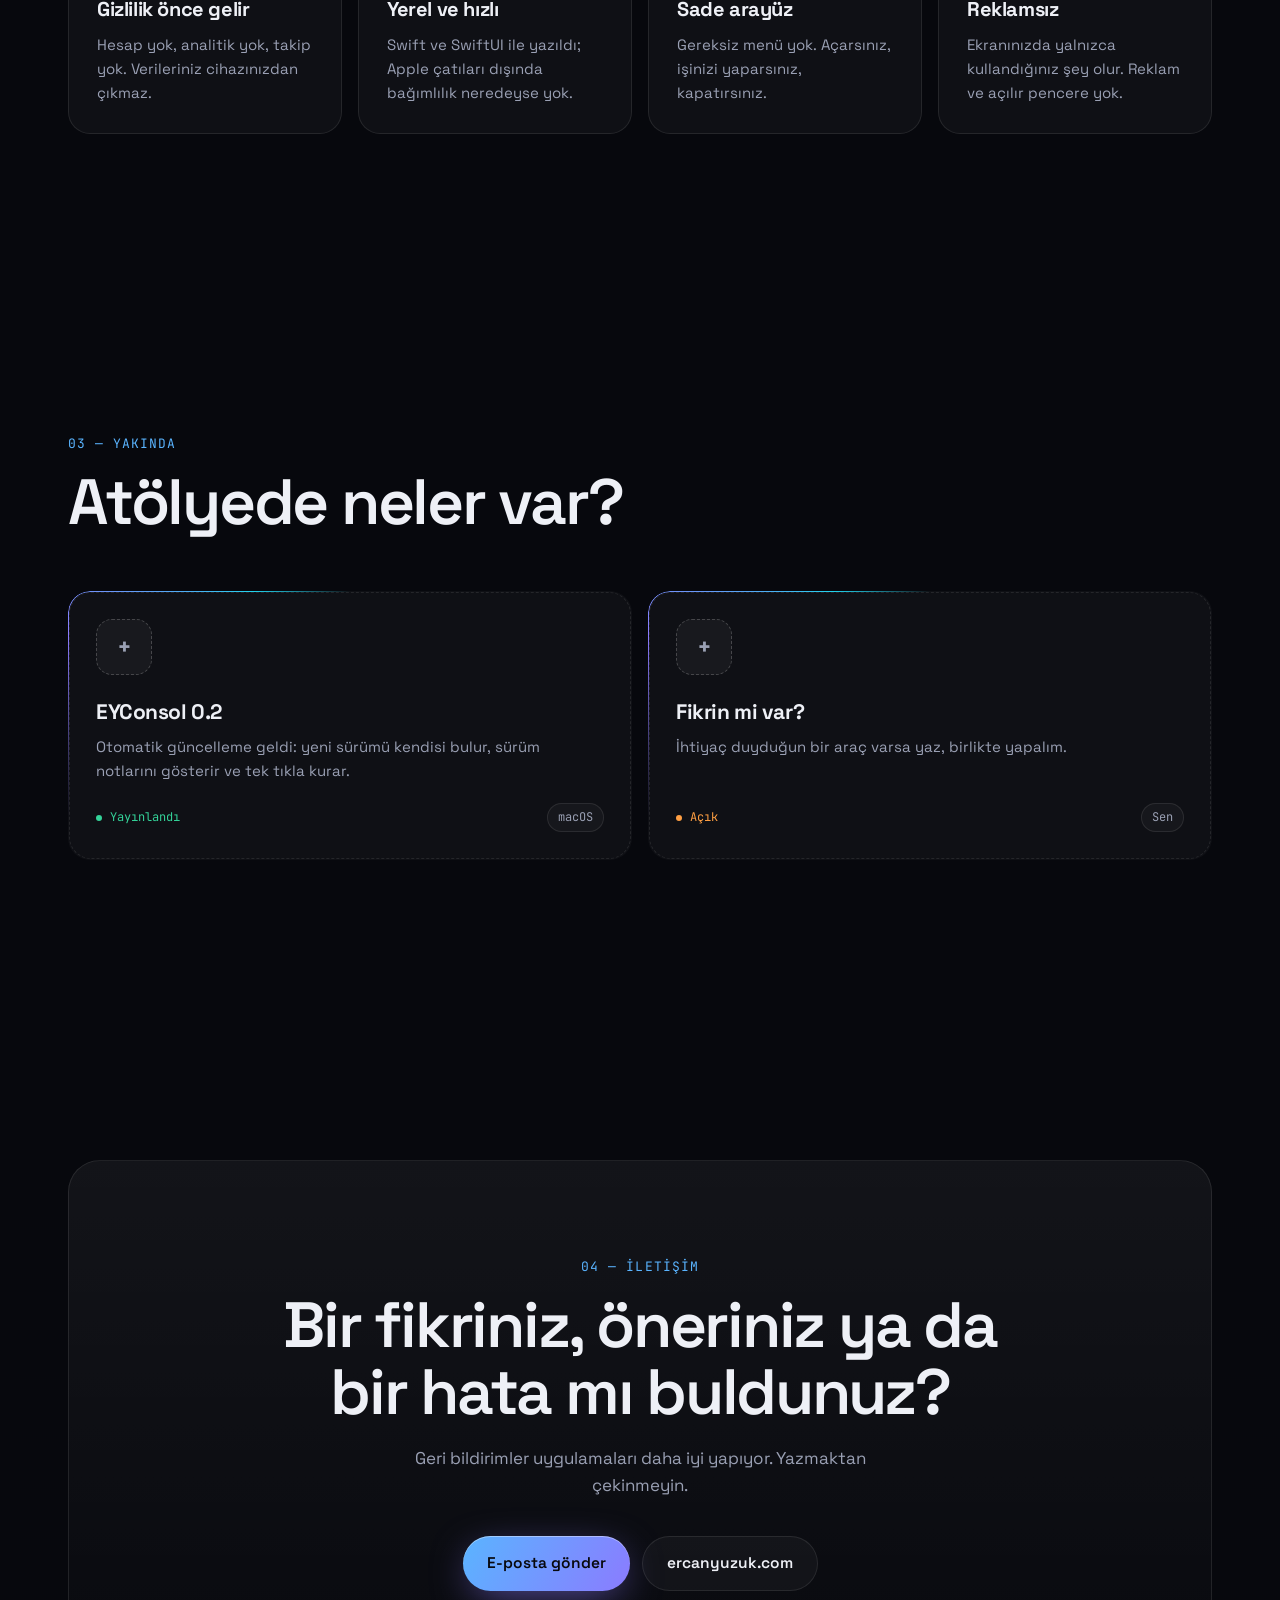
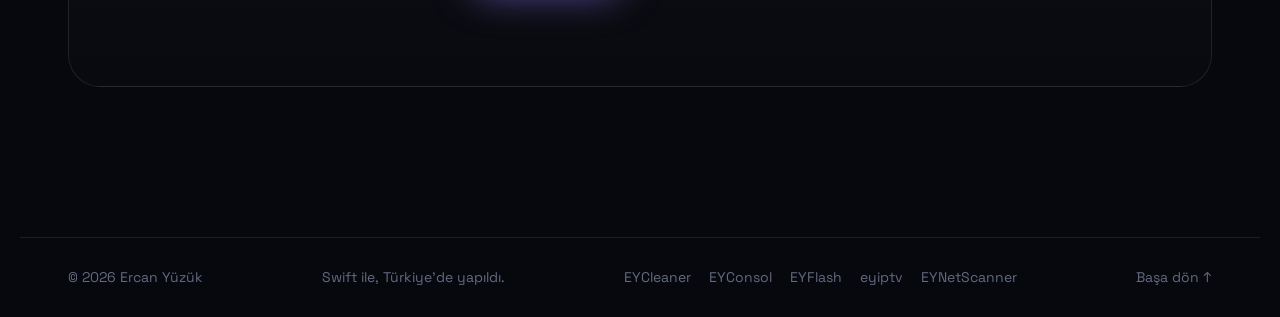
==== commit 925facc3: "EYFlash SEO, roadmap: EYConsol 0.2 released Search-oriented title/description, TFTP how-to FAQ entri" ====
--- a/index.html
+++ b/index.html
@@ -189,12 +189,12 @@
         <h2>Atölyede neler var?</h2>
       </div>
       <div class="roadmap">
-        <div class="soon reveal tilt" style="--d:0s">
-          <div class="q">?</div>
+        <a href="/eyconsol/" class="soon reveal tilt" style="--d:0s">
+          <div class="q">+</div>
           <h3>EYConsol 0.2</h3>
-          <p>Yeni özellikler ve iyileştirmeler.</p>
-          <div class="row"><span class="status">Planlanıyor</span><span class="chip">macOS</span></div>
-        </div>
+          <p>Otomatik güncelleme geldi: yeni sürümü kendisi bulur, sürüm notlarını gösterir ve tek tıkla kurar.</p>
+          <div class="row"><span class="status done">Yayınlandı</span><span class="chip">macOS</span></div>
+        </a>
         <a href="/#iletisim" class="soon reveal tilt" style="--d:0.08s">
           <div class="q">+</div>
           <h3>Fikrin mi var?</h3>
--- a/css/style.css
+++ b/css/style.css
@@ -450,6 +450,8 @@
 .soon .row { display: flex; justify-content: space-between; align-items: center; margin-top: auto; padding-top: 20px; }
 .status { font-family: var(--mono); font-size: 12px; color: var(--c4); display: inline-flex; gap: 8px; align-items: center; }
 .status::before { content: ""; width: 6px; height: 6px; border-radius: 50%; background: currentColor; animation: pulse 2s infinite; }
+.status.done { color: #34d399; }
+.status.done::before { animation: none; }
 
 /* ---------- contact ---------- */
 .contact-card {
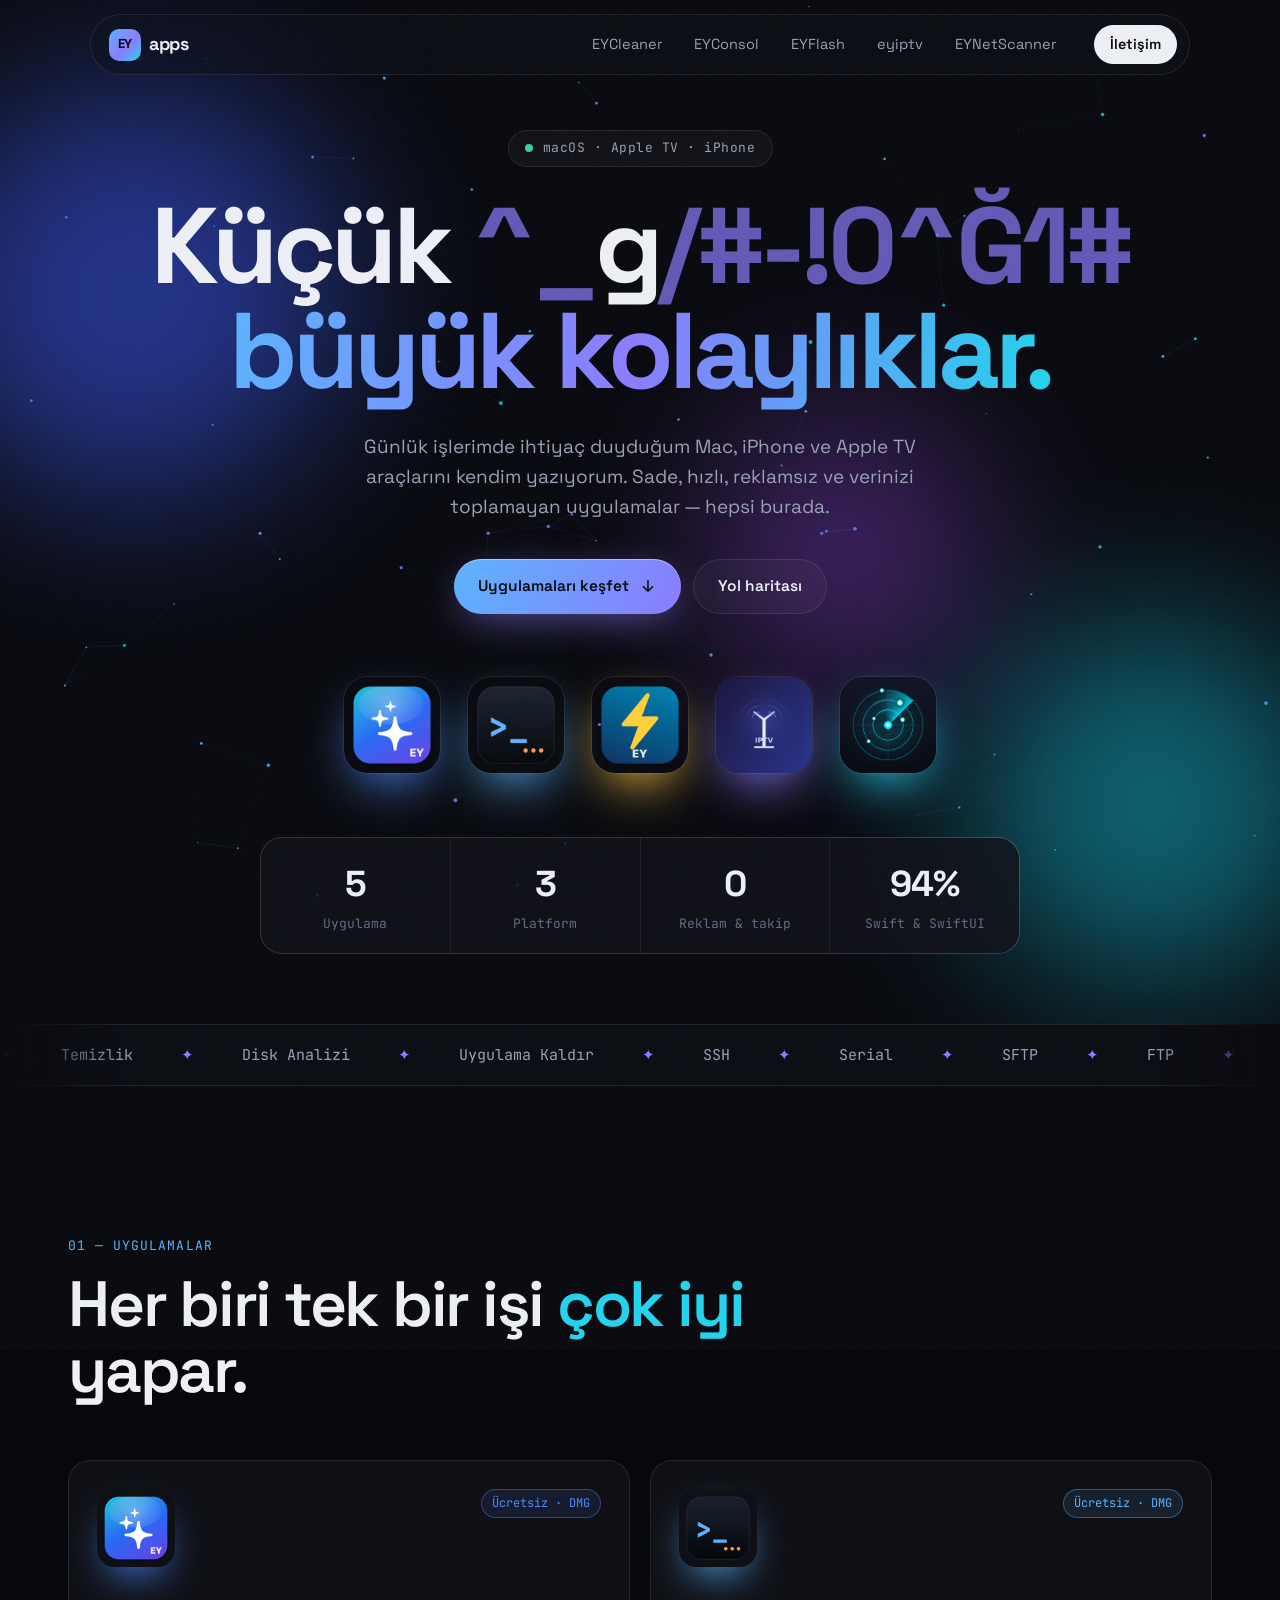
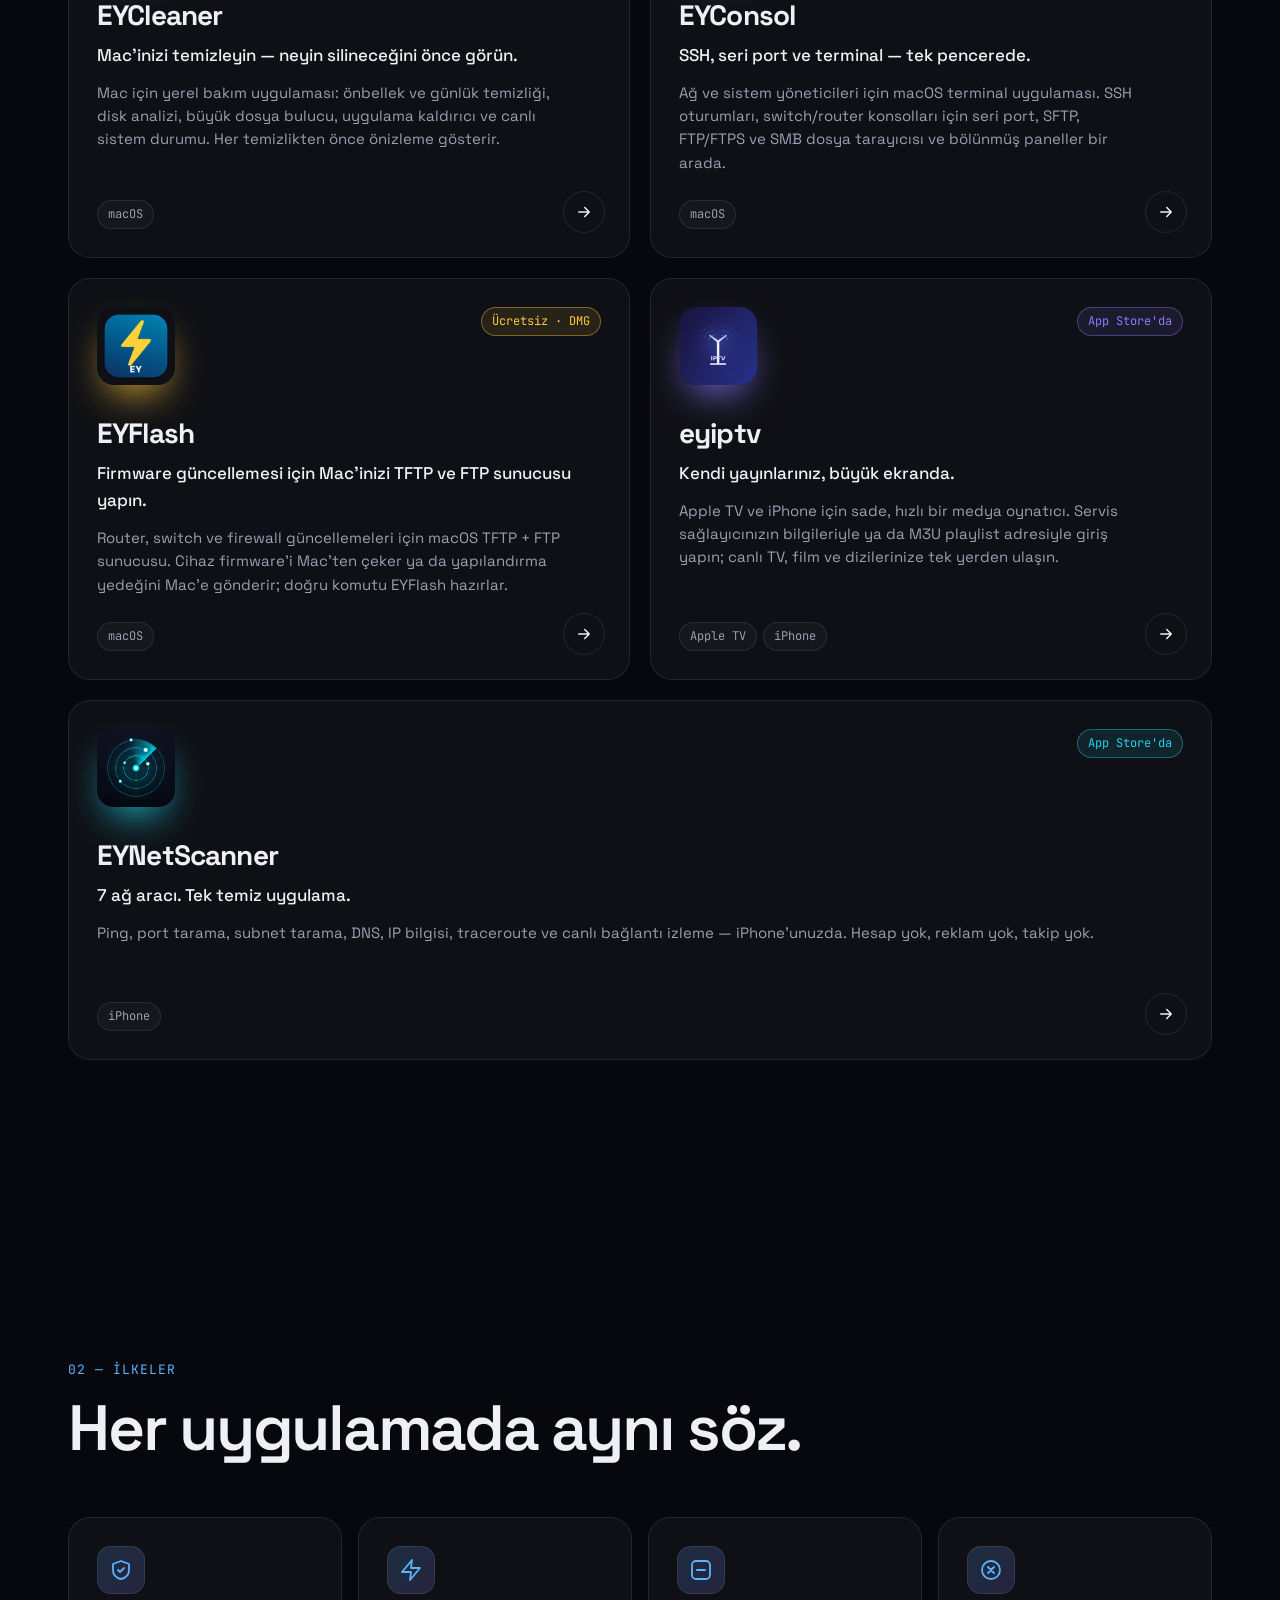
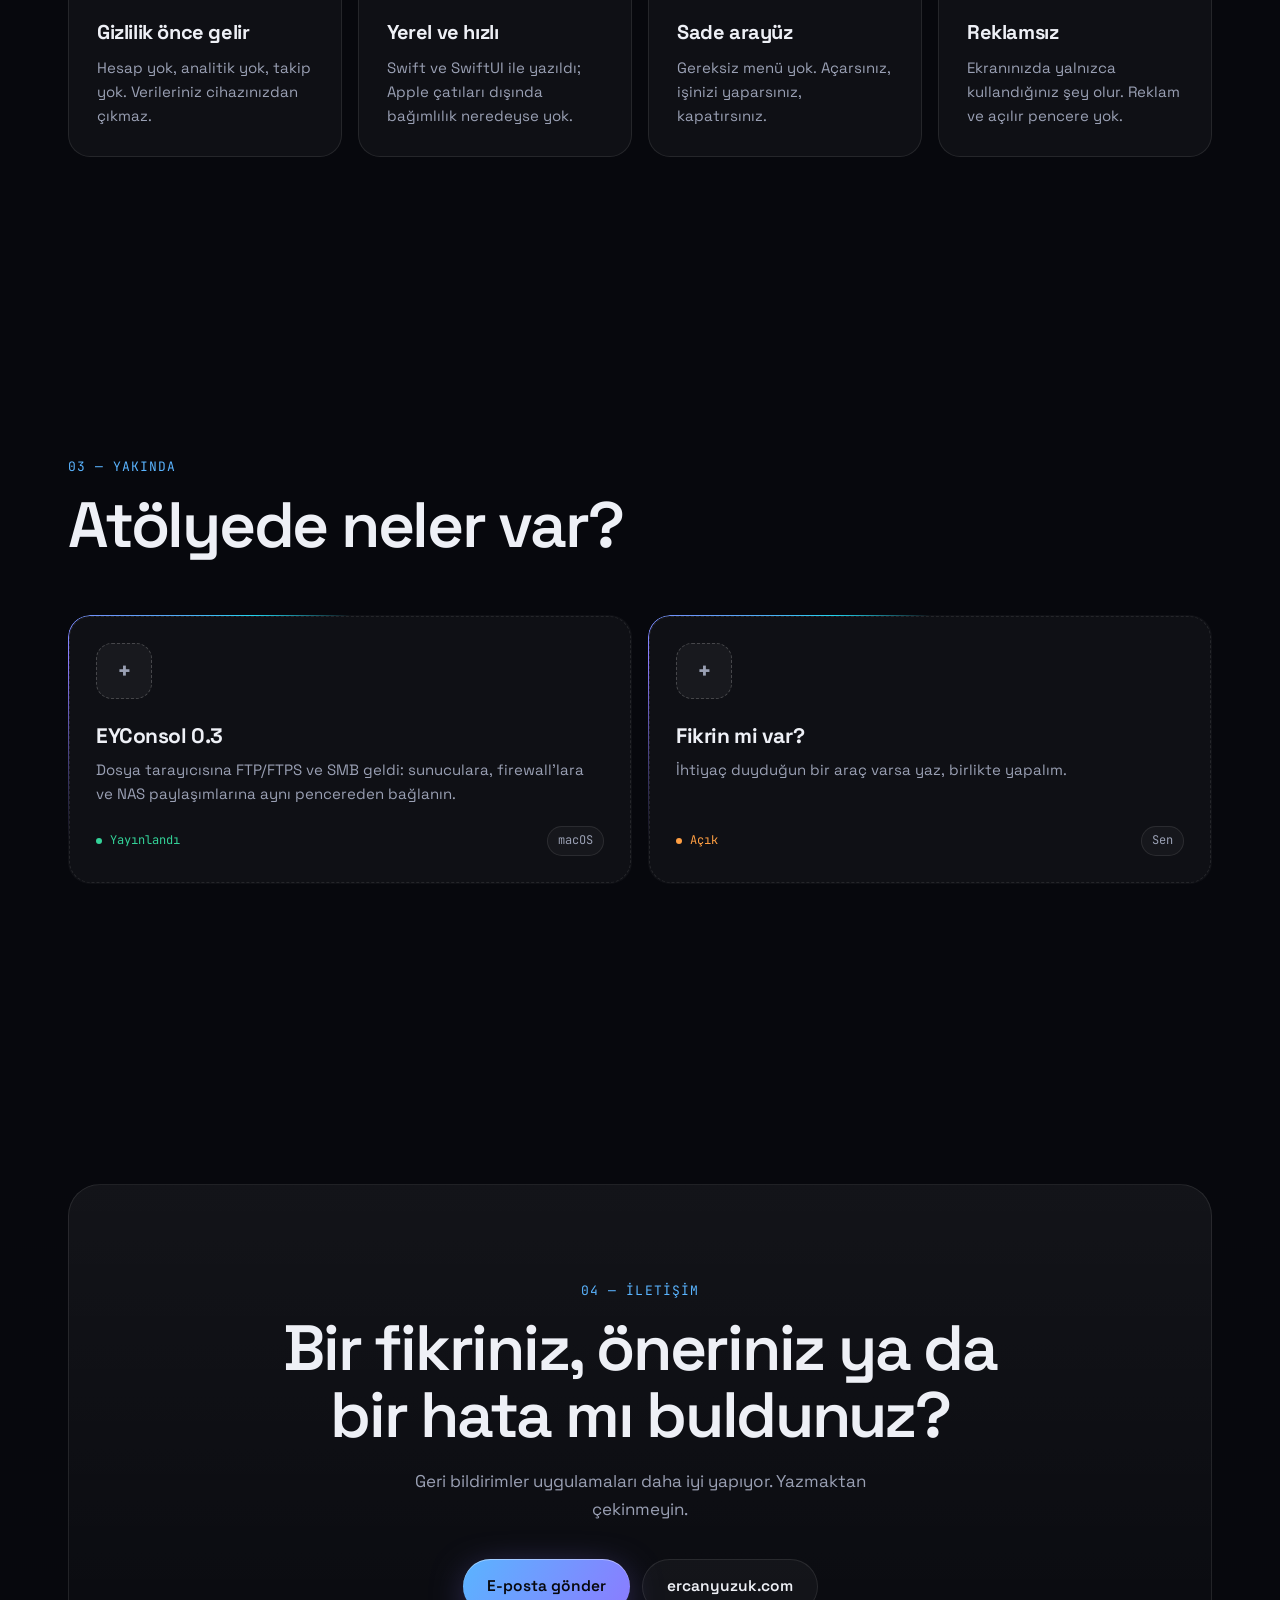
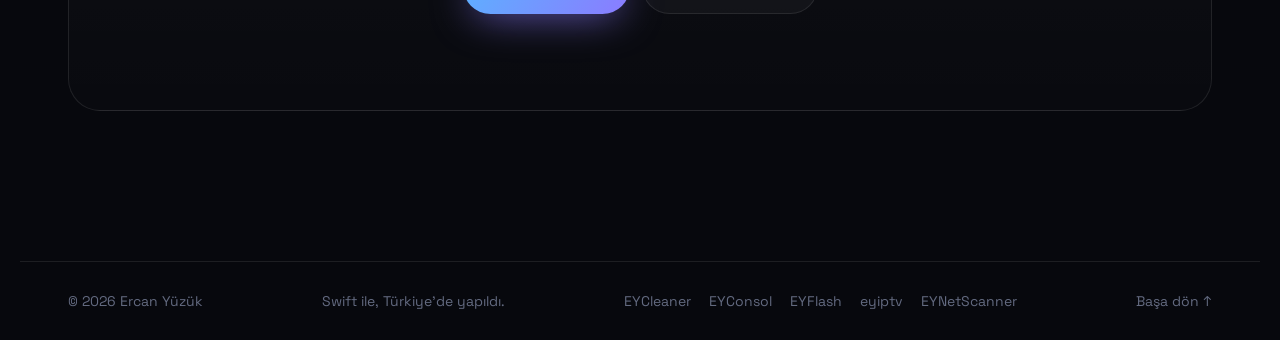
==== commit cae08b2e: "EYConsol 0.3.0: FTP/FTPS ve SMB dosya tarayıcısı, yeni dosya tarayıcısı görseli Co-Authored-By: Clau" ====
--- a/index.html
+++ b/index.html
@@ -87,7 +87,7 @@
     </section>
 
     <div class="marquee" aria-hidden="true">
-      <div class="marquee-track"><span>Temizlik</span><span>Disk Analizi</span><span>Uygulama Kaldır</span><span>SSH</span><span>Serial</span><span>SFTP</span><span>TFTP</span><span>FTP</span><span>Firmware</span><span>Canlı TV</span><span>Apple TV</span><span>Dizi &amp; Film</span><span>Ping</span><span>Port Scan</span><span>Traceroute</span><span>DNS</span><span>SwiftUI</span><span>macOS</span><span>iPhone</span><span>Gizlilik</span><span>Reklamsız</span><span>Temizlik</span><span>Disk Analizi</span><span>Uygulama Kaldır</span><span>SSH</span><span>Serial</span><span>SFTP</span><span>TFTP</span><span>FTP</span><span>Firmware</span><span>Canlı TV</span><span>Apple TV</span><span>Dizi &amp; Film</span><span>Ping</span><span>Port Scan</span><span>Traceroute</span><span>DNS</span><span>SwiftUI</span><span>macOS</span><span>iPhone</span><span>Gizlilik</span><span>Reklamsız</span></div>
+      <div class="marquee-track"><span>Temizlik</span><span>Disk Analizi</span><span>Uygulama Kaldır</span><span>SSH</span><span>Serial</span><span>SFTP</span><span>FTP</span><span>SMB</span><span>TFTP</span><span>FTP</span><span>Firmware</span><span>Canlı TV</span><span>Apple TV</span><span>Dizi &amp; Film</span><span>Ping</span><span>Port Scan</span><span>Traceroute</span><span>DNS</span><span>SwiftUI</span><span>macOS</span><span>iPhone</span><span>Gizlilik</span><span>Reklamsız</span><span>Temizlik</span><span>Disk Analizi</span><span>Uygulama Kaldır</span><span>SSH</span><span>Serial</span><span>SFTP</span><span>FTP</span><span>SMB</span><span>TFTP</span><span>FTP</span><span>Firmware</span><span>Canlı TV</span><span>Apple TV</span><span>Dizi &amp; Film</span><span>Ping</span><span>Port Scan</span><span>Traceroute</span><span>DNS</span><span>SwiftUI</span><span>macOS</span><span>iPhone</span><span>Gizlilik</span><span>Reklamsız</span></div>
     </div>
 
     <section class="section" id="uygulamalar">
@@ -114,7 +114,7 @@
           </div>
           <h3>EYConsol</h3>
           <p class="tag">SSH, seri port ve terminal — tek pencerede.</p>
-          <p class="card-sum">Ağ ve sistem yöneticileri için macOS terminal uygulaması. SSH oturumları, switch/router konsolları için seri port, SFTP dosya tarayıcısı ve bölünmüş paneller bir arada.</p>
+          <p class="card-sum">Ağ ve sistem yöneticileri için macOS terminal uygulaması. SSH oturumları, switch/router konsolları için seri port, SFTP, FTP/FTPS ve SMB dosya tarayıcısı ve bölünmüş paneller bir arada.</p>
           <div class="platforms"><span class="chip">macOS</span></div>
           <span class="arrow"><svg viewBox="0 0 24 24" width="18" height="18" aria-hidden="true"><path d="M5 12h14m0 0-6-6m6 6-6 6" fill="none" stroke="currentColor" stroke-width="2" stroke-linecap="round" stroke-linejoin="round"/></svg></span>
         </a>
@@ -191,8 +191,8 @@
       <div class="roadmap">
         <a href="/eyconsol/" class="soon reveal tilt" style="--d:0s">
           <div class="q">+</div>
-          <h3>EYConsol 0.2</h3>
-          <p>Otomatik güncelleme geldi: yeni sürümü kendisi bulur, sürüm notlarını gösterir ve tek tıkla kurar.</p>
+          <h3>EYConsol 0.3</h3>
+          <p>Dosya tarayıcısına FTP/FTPS ve SMB geldi: sunuculara, firewall&#39;lara ve NAS paylaşımlarına aynı pencereden bağlanın.</p>
           <div class="row"><span class="status done">Yayınlandı</span><span class="chip">macOS</span></div>
         </a>
         <a href="/#iletisim" class="soon reveal tilt" style="--d:0.08s">
--- a/css/style.css
+++ b/css/style.css
@@ -420,6 +420,30 @@
 .fl-cmd code { display: grid; gap: 4px; padding: 10px 12px; border-radius: 9px; border: 1px solid var(--line); background: rgba(0,0,0,.35); font-family: var(--mono); font-size: 11px; color: var(--a); }
 .fl-cmd code span { overflow: hidden; text-overflow: ellipsis; white-space: nowrap; }
 
+/* ---------- visual: EYConsol file browser (SFTP / FTP / SMB) ---------- */
+.showcase .app-grid > * { min-width: 0; }
+.showcase .app-copy .summary + .summary { margin-top: 14px; }
+.files .win-tabs span { transition: background .3s, color .3s; }
+.fx-body { display: grid; grid-template-columns: 1fr 1fr; height: 300px; font-size: 12.5px; }
+.fx-pane { display: flex; flex-direction: column; gap: 1px; padding: 10px 10px 0; min-width: 0; overflow: hidden; }
+.fx-pane + .fx-pane { border-left: 1px solid var(--line); }
+.fx-path { display: flex; align-items: center; gap: 8px; margin-bottom: 8px; padding: 6px 8px; border-radius: 7px; background: rgba(255,255,255,.04); min-width: 0; }
+.fx-path b { flex: none; font-size: 9.5px; font-weight: 700; padding: 1px 6px; border-radius: 9px; background: rgba(255,255,255,.1); color: #cfd6e6; }
+.fx-pane.remote .fx-path b { background: var(--a); color: #07080d; transition: background .3s; }
+.fx-path span { overflow: hidden; text-overflow: ellipsis; white-space: nowrap; font-family: var(--mono); font-size: 11px; color: var(--muted); }
+.fx-row { display: grid; grid-template-columns: 14px 1fr auto; align-items: center; gap: 8px; padding: 5px 8px; border-radius: 6px; color: #cfd6e6; }
+.fx-row span { overflow: hidden; text-overflow: ellipsis; white-space: nowrap; }
+.fx-row em { font-style: normal; font-family: var(--mono); font-size: 10.5px; color: var(--dim); }
+.fx-row.sel { background: color-mix(in srgb, var(--a) 40%, transparent); color: #fff; }
+.fx-row i { width: 14px; height: 11px; border-radius: 2px; }
+.fx-row i.d { background: var(--a); box-shadow: inset 0 3px 0 rgba(255,255,255,.25); }
+.fx-row i.f { width: 10px; height: 13px; margin-left: 2px; background: rgba(255,255,255,.25); clip-path: polygon(0 0, 65% 0, 100% 30%, 100% 100%, 0 100%); }
+[data-fx-rows] { display: flex; flex-direction: column; gap: 1px; animation: fxIn .5s var(--ease); }
+@keyframes fxIn { from { opacity: 0; transform: translateY(6px); } }
+.fx-tr { display: grid; grid-template-columns: auto 1fr auto; align-items: center; gap: 12px; padding: 9px 14px; border-top: 1px solid var(--line); font-size: 11.5px; color: var(--muted); }
+.fx-tr > span { font-family: var(--mono); overflow: hidden; text-overflow: ellipsis; white-space: nowrap; max-width: 220px; }
+.fx-tr em { font-style: normal; font-family: var(--mono); font-variant-numeric: tabular-nums; color: var(--a2); }
+
 /* ---------- principles ---------- */
 .principles { display: grid; grid-template-columns: repeat(4, 1fr); gap: 16px; }
 .principle { padding: 28px; border-radius: var(--radius); border: 1px solid var(--line); background: var(--card); transform-style: preserve-3d; transition: border-color .3s; }
@@ -505,6 +529,9 @@
   .cl-body { grid-template-columns: 1fr; height: auto; }
   .cl-side, .fl-side { display: none; }
   .fl-body { grid-template-columns: 1fr; height: auto; }
+  .fx-body { grid-template-columns: 1fr; height: 260px; }
+  .fx-pane:first-child { display: none; }
+  .fx-pane + .fx-pane { border-left: 0; }
   .cl-score { width: 86px; height: 86px; }
   .faq summary { padding: 16px 18px; } .faq details p { padding: 0 18px 18px; }
   .stats { grid-template-columns: 1fr 1fr; }
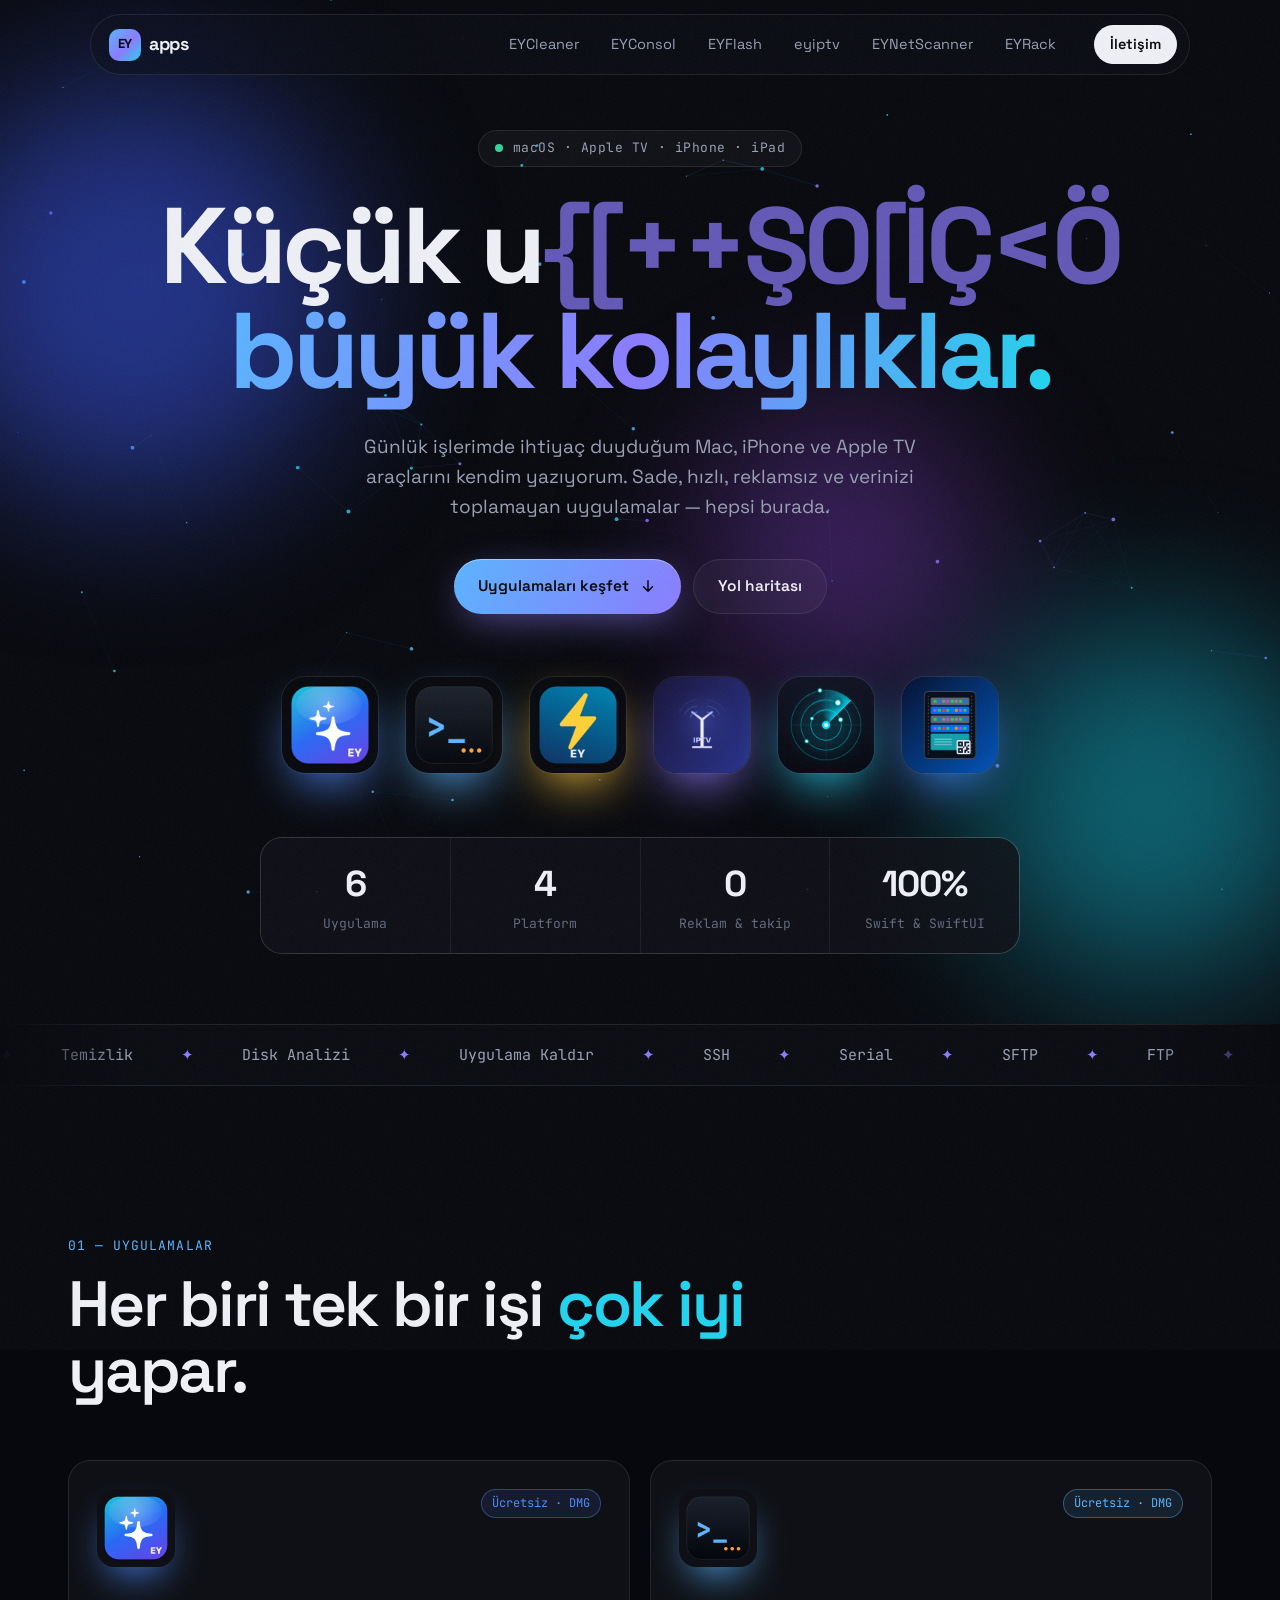
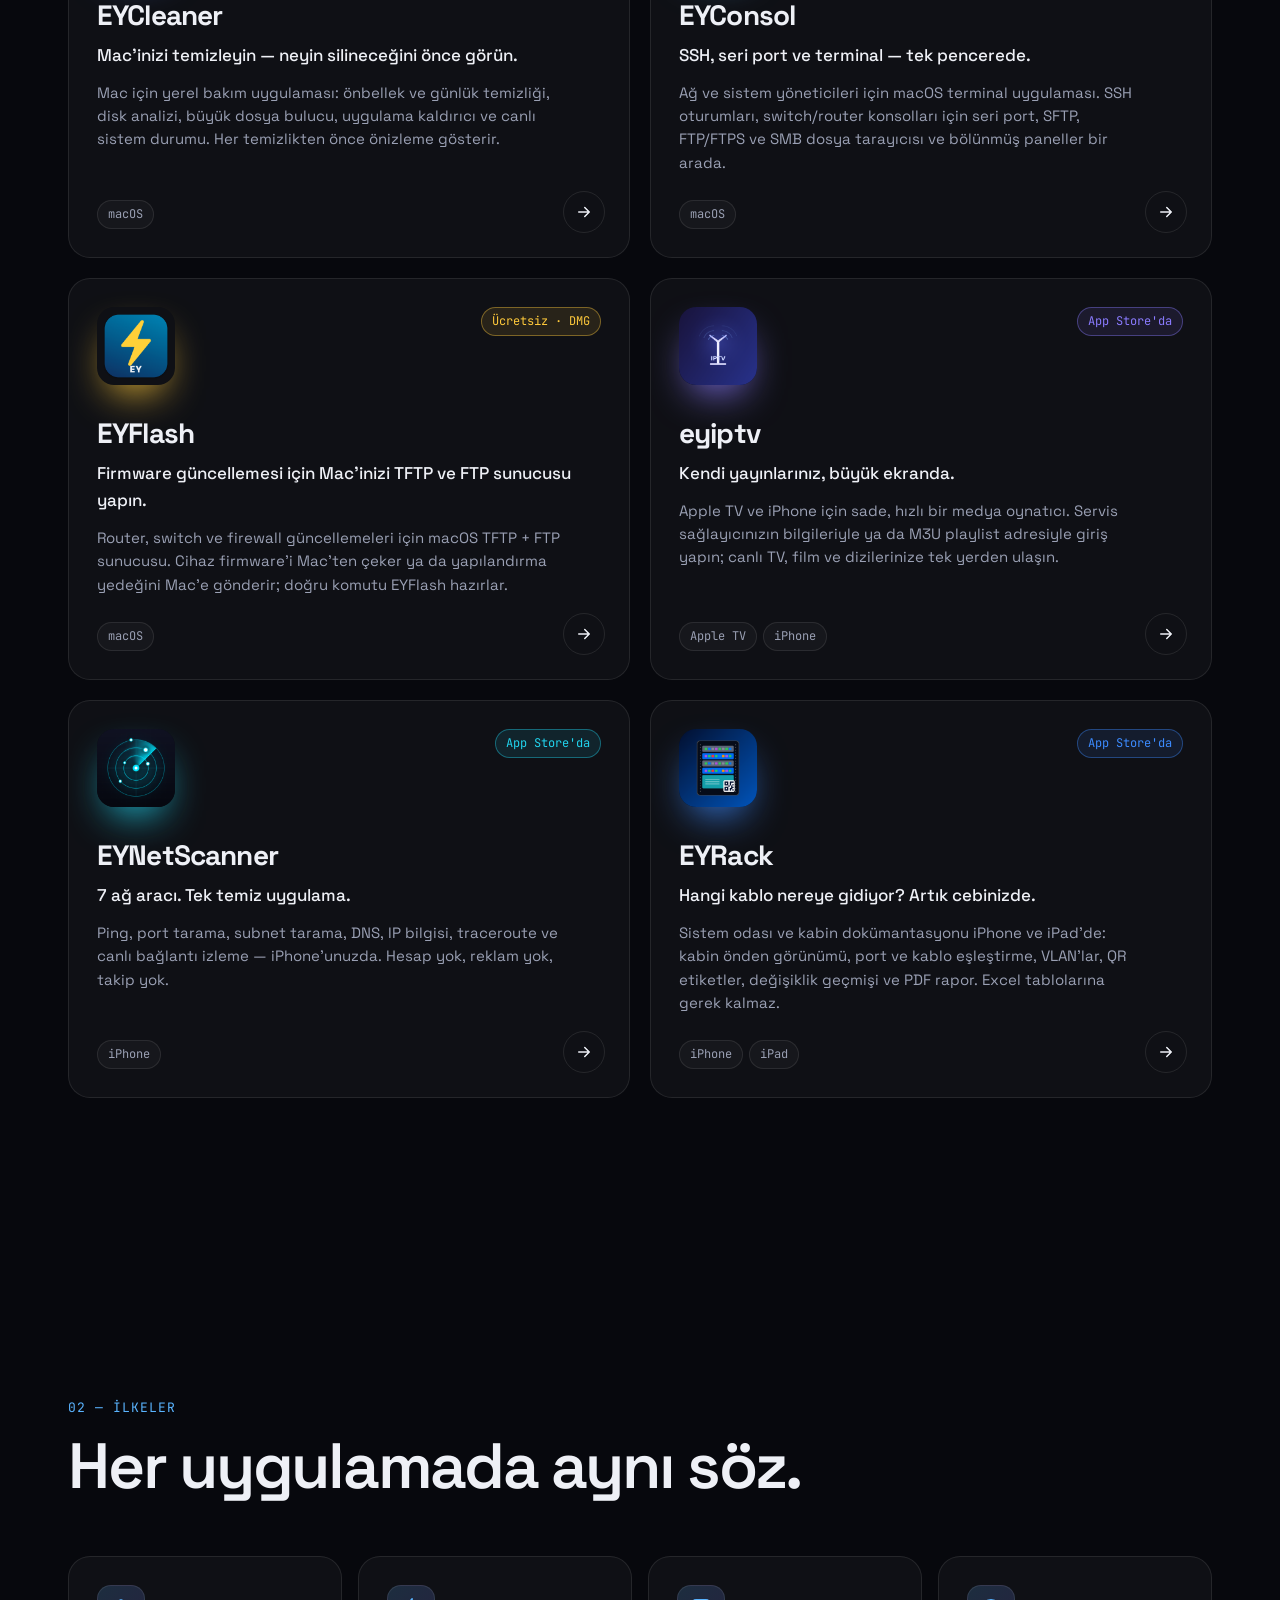
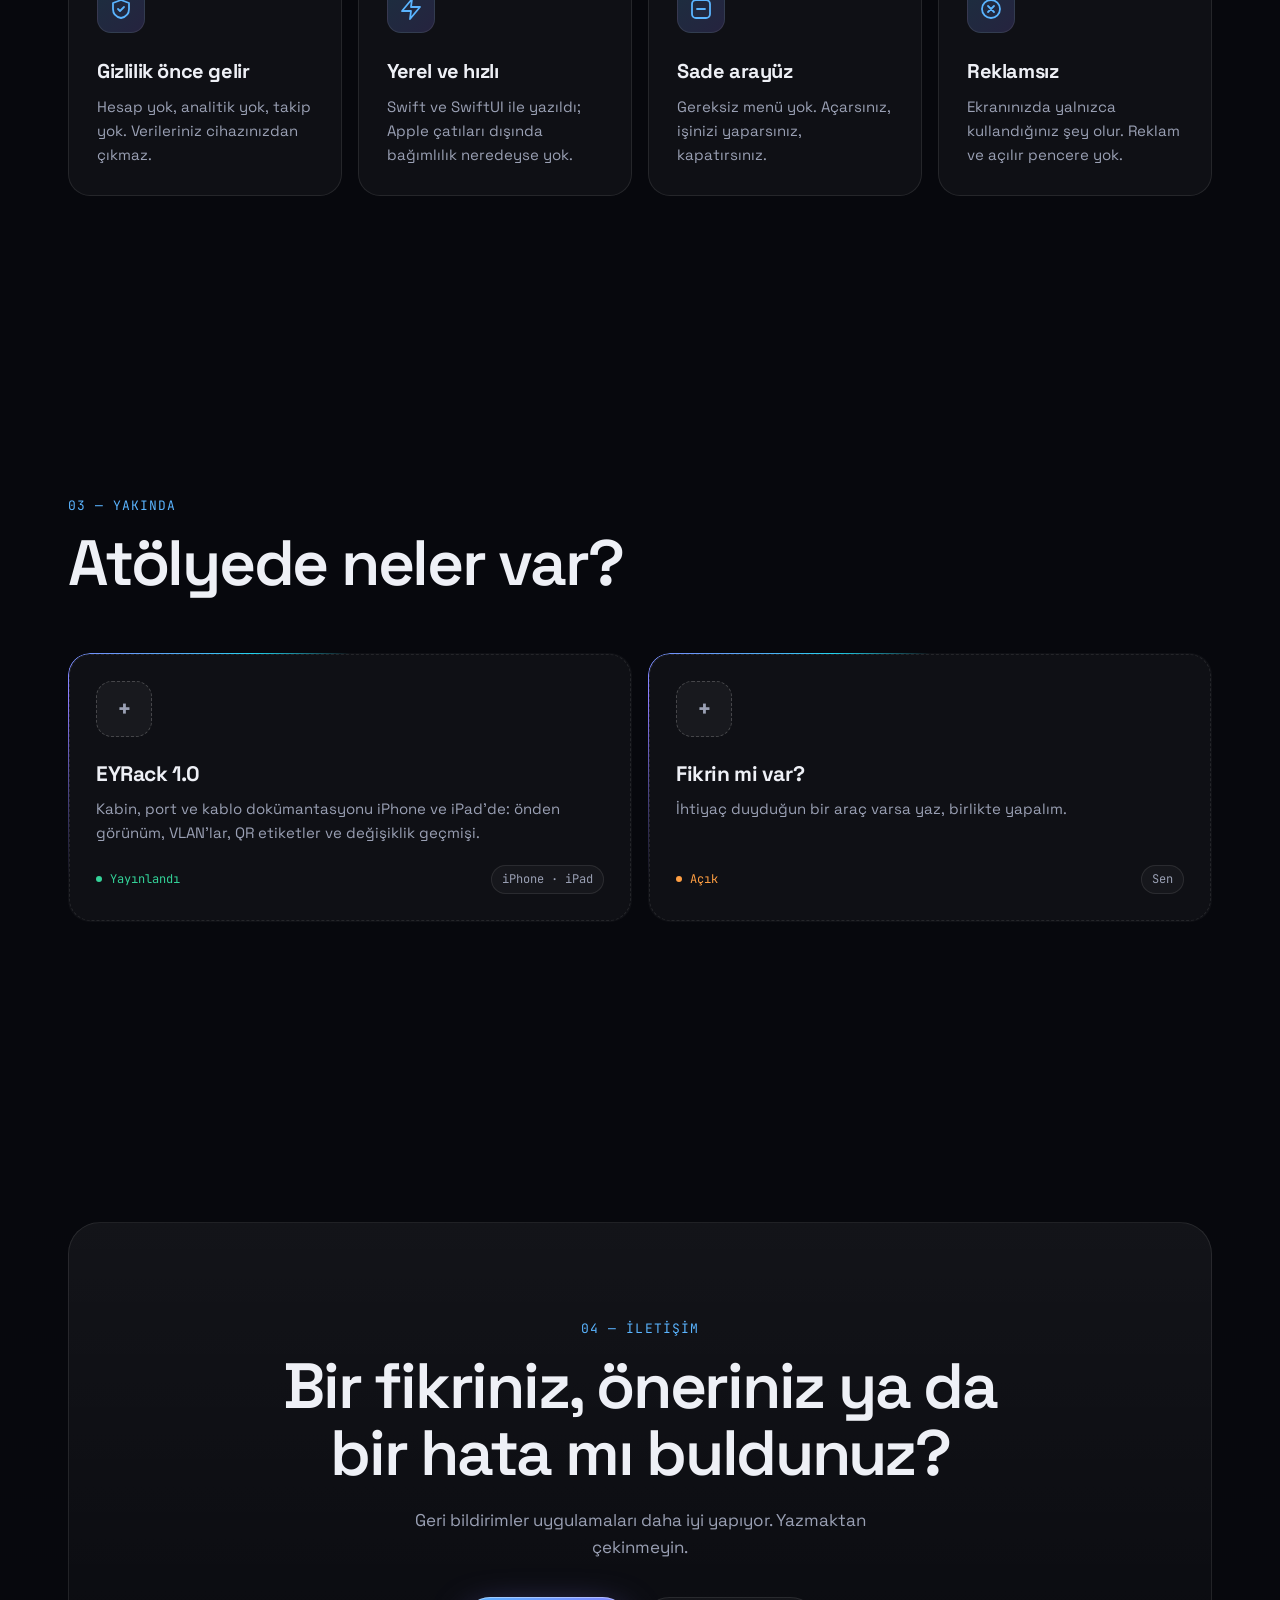
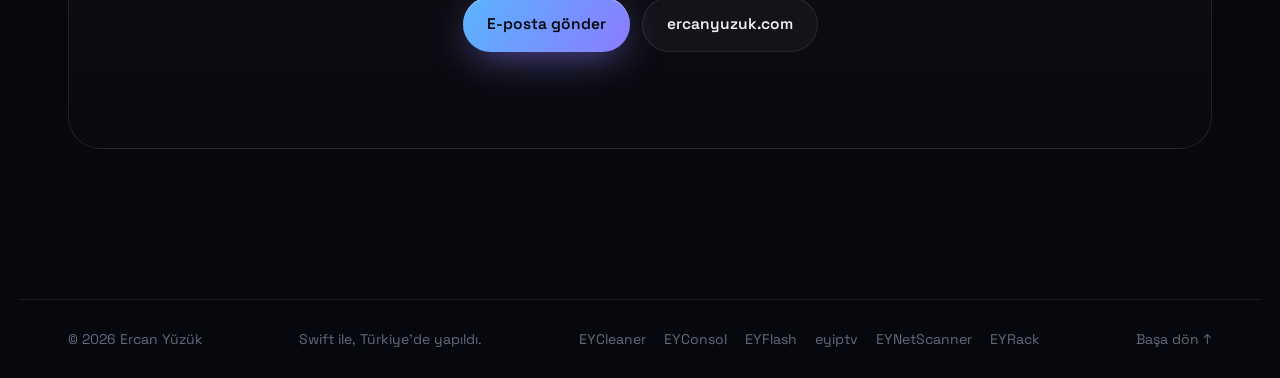
==== commit aa1c5203: "Add EYRack (kabin ve port takibi) 1.0 with promo video Co-Authored-By: Claude Opus 5.5 <noreply@anth" ====
--- a/index.html
+++ b/index.html
@@ -4,7 +4,7 @@
   <meta charset="utf-8">
   <meta name="viewport" content="width=device-width, initial-scale=1">
   <title>EY Apps — Mac, iPhone ve Apple TV uygulamaları | Ercan Yüzük</title>
-  <meta name="description" content="Ercan Yüzük&#39;ün macOS, iPhone ve Apple TV uygulamaları: EYCleaner, EYConsol, EYFlash, eyiptv, EYNetScanner. Sade, hızlı, reklamsız ve verinizi toplamayan araçlar.">
+  <meta name="description" content="Ercan Yüzük&#39;ün macOS, iPhone ve Apple TV uygulamaları: EYCleaner, EYConsol, EYFlash, eyiptv, EYNetScanner, EYRack. Sade, hızlı, reklamsız ve verinizi toplamayan araçlar.">
   <meta name="author" content="Ercan Yüzük">
   <meta name="robots" content="index, follow, max-image-preview:large">
   <meta name="theme-color" content="#07080d">
@@ -17,12 +17,12 @@
   <meta property="og:site_name" content="EY Apps">
   <meta property="og:locale" content="tr_TR">
   <meta property="og:title" content="EY Apps — Mac, iPhone ve Apple TV uygulamaları | Ercan Yüzük">
-  <meta property="og:description" content="Ercan Yüzük&#39;ün macOS, iPhone ve Apple TV uygulamaları: EYCleaner, EYConsol, EYFlash, eyiptv, EYNetScanner. Sade, hızlı, reklamsız ve verinizi toplamayan araçlar.">
+  <meta property="og:description" content="Ercan Yüzük&#39;ün macOS, iPhone ve Apple TV uygulamaları: EYCleaner, EYConsol, EYFlash, eyiptv, EYNetScanner, EYRack. Sade, hızlı, reklamsız ve verinizi toplamayan araçlar.">
   <meta property="og:url" content="https://apps.ercanyuzuk.com/">
   <meta property="og:image" content="https://apps.ercanyuzuk.com/assets/og.jpg">
   <meta name="twitter:card" content="summary_large_image">
   <meta name="twitter:title" content="EY Apps — Mac, iPhone ve Apple TV uygulamaları | Ercan Yüzük">
-  <meta name="twitter:description" content="Ercan Yüzük&#39;ün macOS, iPhone ve Apple TV uygulamaları: EYCleaner, EYConsol, EYFlash, eyiptv, EYNetScanner. Sade, hızlı, reklamsız ve verinizi toplamayan araçlar.">
+  <meta name="twitter:description" content="Ercan Yüzük&#39;ün macOS, iPhone ve Apple TV uygulamaları: EYCleaner, EYConsol, EYFlash, eyiptv, EYNetScanner, EYRack. Sade, hızlı, reklamsız ve verinizi toplamayan araçlar.">
   <meta name="twitter:image" content="https://apps.ercanyuzuk.com/assets/og.jpg">
 
   <link rel="preconnect" href="https://fonts.googleapis.com">
@@ -30,7 +30,7 @@
   <link href="https://fonts.googleapis.com/css2?family=JetBrains+Mono:wght@400;600&family=Space+Grotesk:wght@400;500;600;700&display=swap" rel="stylesheet">
   <link rel="stylesheet" href="/css/style.css">
   <script type="application/ld+json">{"@context":"https://schema.org","@type":"WebSite","name":"EY Apps","url":"https://apps.ercanyuzuk.com/","inLanguage":"tr","author":{"@type":"Person","name":"Ercan Yüzük","url":"https://www.ercanyuzuk.com"}}</script>
-  <script type="application/ld+json">{"@context":"https://schema.org","@type":"ItemList","name":"EY Apps uygulamaları","itemListElement":[{"@type":"ListItem","position":1,"url":"https://apps.ercanyuzuk.com/eycleaner/","name":"EYCleaner"},{"@type":"ListItem","position":2,"url":"https://apps.ercanyuzuk.com/eyconsol/","name":"EYConsol"},{"@type":"ListItem","position":3,"url":"https://apps.ercanyuzuk.com/eyflash/","name":"EYFlash"},{"@type":"ListItem","position":4,"url":"https://apps.ercanyuzuk.com/eyiptv/","name":"eyiptv"},{"@type":"ListItem","position":5,"url":"https://apps.ercanyuzuk.com/eynetscanner/","name":"EYNetScanner"}]}</script>
+  <script type="application/ld+json">{"@context":"https://schema.org","@type":"ItemList","name":"EY Apps uygulamaları","itemListElement":[{"@type":"ListItem","position":1,"url":"https://apps.ercanyuzuk.com/eycleaner/","name":"EYCleaner"},{"@type":"ListItem","position":2,"url":"https://apps.ercanyuzuk.com/eyconsol/","name":"EYConsol"},{"@type":"ListItem","position":3,"url":"https://apps.ercanyuzuk.com/eyflash/","name":"EYFlash"},{"@type":"ListItem","position":4,"url":"https://apps.ercanyuzuk.com/eyiptv/","name":"eyiptv"},{"@type":"ListItem","position":5,"url":"https://apps.ercanyuzuk.com/eynetscanner/","name":"EYNetScanner"},{"@type":"ListItem","position":6,"url":"https://apps.ercanyuzuk.com/eyrack/","name":"EYRack"}]}</script>
 </head>
 <body>
   <canvas id="bg" aria-hidden="true"></canvas>
@@ -47,6 +47,7 @@
       <a href="/eyflash/">EYFlash</a>
       <a href="/eyiptv/">eyiptv</a>
       <a href="/eynetscanner/">EYNetScanner</a>
+      <a href="/eyrack/">EYRack</a>
     </nav>
     <a class="nav-cta" href="/#iletisim">İletişim</a>
   </header>
@@ -56,7 +57,7 @@
       <div class="hero-orbs" aria-hidden="true">
         <span class="orb o1"></span><span class="orb o2"></span><span class="orb o3"></span>
       </div>
-      <p class="eyebrow reveal"><span class="dot"></span> macOS · Apple TV · iPhone</p>
+      <p class="eyebrow reveal"><span class="dot"></span> macOS · Apple TV · iPhone · iPad</p>
       <h1 class="hero-title">
         <span class="line reveal"><span class="scramble" data-text="Küçük uygulamalar,">Küçük uygulamalar,</span></span>
         <span class="line reveal"><span class="gradient-text">büyük kolaylıklar.</span></span>
@@ -76,18 +77,19 @@
         <a href="/eyflash/" style="--glow:#ffc93c" aria-label="EYFlash"><img src="/assets/icons/eyflash.png" alt="" width="96" height="96"></a>
         <a href="/eyiptv/" style="--glow:#8b7bff" aria-label="eyiptv"><img src="/assets/icons/eyiptv.png" alt="" width="96" height="96"></a>
         <a href="/eynetscanner/" style="--glow:#22d3ee" aria-label="EYNetScanner"><img src="/assets/icons/eynetscanner.png" alt="" width="96" height="96"></a>
+        <a href="/eyrack/" style="--glow:#3d8bff" aria-label="EYRack"><img src="/assets/icons/eyrack.png" alt="" width="96" height="96"></a>
       </div>
 
       <div class="stats reveal">
-        <div class="stat"><b data-count="5">5</b><span>Uygulama</span></div>
-        <div class="stat"><b data-count="3">3</b><span>Platform</span></div>
+        <div class="stat"><b data-count="6">6</b><span>Uygulama</span></div>
+        <div class="stat"><b data-count="4">4</b><span>Platform</span></div>
         <div class="stat"><b data-count="0">0</b><span>Reklam & takip</span></div>
         <div class="stat"><b data-count="100" data-suffix="%">100%</b><span>Swift & SwiftUI</span></div>
       </div>
     </section>
 
     <div class="marquee" aria-hidden="true">
-      <div class="marquee-track"><span>Temizlik</span><span>Disk Analizi</span><span>Uygulama Kaldır</span><span>SSH</span><span>Serial</span><span>SFTP</span><span>FTP</span><span>SMB</span><span>TFTP</span><span>FTP</span><span>Firmware</span><span>Canlı TV</span><span>Apple TV</span><span>Dizi &amp; Film</span><span>Ping</span><span>Port Scan</span><span>Traceroute</span><span>DNS</span><span>SwiftUI</span><span>macOS</span><span>iPhone</span><span>Gizlilik</span><span>Reklamsız</span><span>Temizlik</span><span>Disk Analizi</span><span>Uygulama Kaldır</span><span>SSH</span><span>Serial</span><span>SFTP</span><span>FTP</span><span>SMB</span><span>TFTP</span><span>FTP</span><span>Firmware</span><span>Canlı TV</span><span>Apple TV</span><span>Dizi &amp; Film</span><span>Ping</span><span>Port Scan</span><span>Traceroute</span><span>DNS</span><span>SwiftUI</span><span>macOS</span><span>iPhone</span><span>Gizlilik</span><span>Reklamsız</span></div>
+      <div class="marquee-track"><span>Temizlik</span><span>Disk Analizi</span><span>Uygulama Kaldır</span><span>SSH</span><span>Serial</span><span>SFTP</span><span>FTP</span><span>SMB</span><span>TFTP</span><span>FTP</span><span>Firmware</span><span>Canlı TV</span><span>Apple TV</span><span>Dizi &amp; Film</span><span>Ping</span><span>Port Scan</span><span>Traceroute</span><span>DNS</span><span>Rack</span><span>Patch Panel</span><span>VLAN</span><span>QR</span><span>SwiftUI</span><span>macOS</span><span>iPhone</span><span>Gizlilik</span><span>Reklamsız</span><span>Temizlik</span><span>Disk Analizi</span><span>Uygulama Kaldır</span><span>SSH</span><span>Serial</span><span>SFTP</span><span>FTP</span><span>SMB</span><span>TFTP</span><span>FTP</span><span>Firmware</span><span>Canlı TV</span><span>Apple TV</span><span>Dizi &amp; Film</span><span>Ping</span><span>Port Scan</span><span>Traceroute</span><span>DNS</span><span>Rack</span><span>Patch Panel</span><span>VLAN</span><span>QR</span><span>SwiftUI</span><span>macOS</span><span>iPhone</span><span>Gizlilik</span><span>Reklamsız</span></div>
     </div>
 
     <section class="section" id="uygulamalar">
@@ -151,6 +153,17 @@
           <div class="platforms"><span class="chip">iPhone</span></div>
           <span class="arrow"><svg viewBox="0 0 24 24" width="18" height="18" aria-hidden="true"><path d="M5 12h14m0 0-6-6m6 6-6 6" fill="none" stroke="currentColor" stroke-width="2" stroke-linecap="round" stroke-linejoin="round"/></svg></span>
         </a>
+        <a class="card reveal tilt" href="/eyrack/" style="--a:#3d8bff;--d:0.08s">
+          <div class="card-top">
+            <img class="card-icon" src="/assets/icons/eyrack.png" alt="EYRack simgesi" width="78" height="78" loading="lazy">
+            <span class="avail">App Store&#39;da</span>
+          </div>
+          <h3>EYRack</h3>
+          <p class="tag">Hangi kablo nereye gidiyor? Artık cebinizde.</p>
+          <p class="card-sum">Sistem odası ve kabin dokümantasyonu iPhone ve iPad&#39;de: kabin önden görünümü, port ve kablo eşleştirme, VLAN&#39;lar, QR etiketler, değişiklik geçmişi ve PDF rapor. Excel tablolarına gerek kalmaz.</p>
+          <div class="platforms"><span class="chip">iPhone</span><span class="chip">iPad</span></div>
+          <span class="arrow"><svg viewBox="0 0 24 24" width="18" height="18" aria-hidden="true"><path d="M5 12h14m0 0-6-6m6 6-6 6" fill="none" stroke="currentColor" stroke-width="2" stroke-linecap="round" stroke-linejoin="round"/></svg></span>
+        </a>
       </div>
     </section>
 
@@ -189,11 +202,11 @@
         <h2>Atölyede neler var?</h2>
       </div>
       <div class="roadmap">
-        <a href="/eyconsol/" class="soon reveal tilt" style="--d:0s">
+        <a href="/eyrack/" class="soon reveal tilt" style="--d:0s">
           <div class="q">+</div>
-          <h3>EYConsol 0.3</h3>
-          <p>Dosya tarayıcısına FTP/FTPS ve SMB geldi: sunuculara, firewall&#39;lara ve NAS paylaşımlarına aynı pencereden bağlanın.</p>
-          <div class="row"><span class="status done">Yayınlandı</span><span class="chip">macOS</span></div>
+          <h3>EYRack 1.0</h3>
+          <p>Kabin, port ve kablo dokümantasyonu iPhone ve iPad&#39;de: önden görünüm, VLAN&#39;lar, QR etiketler ve değişiklik geçmişi.</p>
+          <div class="row"><span class="status done">Yayınlandı</span><span class="chip">iPhone · iPad</span></div>
         </a>
         <a href="/#iletisim" class="soon reveal tilt" style="--d:0.08s">
           <div class="q">+</div>
@@ -221,7 +234,7 @@
   <footer class="footer">
     <span>© <span id="year">2026</span> Ercan Yüzük</span>
     <span class="footer-mid">Swift ile, Türkiye'de yapıldı.</span>
-    <nav class="footer-links" aria-label="Uygulamalar"><a href="/eycleaner/">EYCleaner</a><a href="/eyconsol/">EYConsol</a><a href="/eyflash/">EYFlash</a><a href="/eyiptv/">eyiptv</a><a href="/eynetscanner/">EYNetScanner</a></nav>
+    <nav class="footer-links" aria-label="Uygulamalar"><a href="/eycleaner/">EYCleaner</a><a href="/eyconsol/">EYConsol</a><a href="/eyflash/">EYFlash</a><a href="/eyiptv/">eyiptv</a><a href="/eynetscanner/">EYNetScanner</a><a href="/eyrack/">EYRack</a></nav>
     <a href="#top">Başa dön ↑</a>
   </footer>
 
--- a/css/style.css
+++ b/css/style.css
@@ -269,6 +269,7 @@
 }
 .float-key.k1 { top: -18px; right: 8%; } .float-key.k2 { bottom: -16px; left: 6%; animation-delay: -2.5s; }
 .float-key em { font-style: normal; color: var(--a); margin-right: 6px; }
+.stage .float-key { z-index: 3; } .stage .float-key.k1 { top: 40px; right: 0; } .stage .float-key.k2 { bottom: 40px; left: 0; }
 
 /* ---------- visual: phones / tv ---------- */
 .stage { position: relative; display: flex; justify-content: center; align-items: center; min-height: 560px; perspective: 1600px; }
@@ -420,6 +421,25 @@
 .fl-cmd code { display: grid; gap: 4px; padding: 10px 12px; border-radius: 9px; border: 1px solid var(--line); background: rgba(0,0,0,.35); font-family: var(--mono); font-size: 11px; color: var(--a); }
 .fl-cmd code span { overflow: hidden; text-overflow: ellipsis; white-space: nowrap; }
 
+/* ---------- visual: promo video ---------- */
+.video-frame {
+  position: relative; width: min(420px, 100%); margin: 0 auto; aspect-ratio: 4 / 5; border-radius: 22px; overflow: hidden;
+  border: 1px solid rgba(255,255,255,.12); background: #000;
+  box-shadow: 0 40px 100px -30px rgba(0,0,0,.9), 0 30px 80px -40px var(--a);
+}
+.video-frame video { display: block; width: 100%; height: 100%; object-fit: cover; }
+.video-play {
+  display: none; position: absolute; left: 50%; bottom: 28px; z-index: 1; transform: translateX(-50%); align-items: center; gap: 10px;
+  padding: 10px 18px 10px 10px; border: 1px solid rgba(255,255,255,.18); border-radius: 99px; cursor: pointer;
+  background: rgba(10, 12, 18, .75); backdrop-filter: blur(10px); color: #fff; font: 600 14.5px/1 var(--font);
+  box-shadow: 0 14px 30px -10px rgba(0,0,0,.8); transition: transform .3s var(--ease), background .3s;
+}
+.video-play:hover { transform: translateX(-50%) scale(1.04); background: color-mix(in srgb, var(--a) 35%, rgba(10,12,18,.8)); }
+.video-play span { display: grid; place-items: center; width: 34px; height: 34px; border-radius: 50%; background: var(--a); box-shadow: 0 0 20px var(--a); }
+.video-play span::before { content: ""; margin-left: 3px; border-left: 11px solid #fff; border-top: 7px solid transparent; border-bottom: 7px solid transparent; }
+.video-frame.js .video-play { display: inline-flex; }
+.video-frame.playing .video-play { display: none; }
+
 /* ---------- visual: EYConsol file browser (SFTP / FTP / SMB) ---------- */
 .showcase .app-grid > * { min-width: 0; }
 .showcase .app-copy .summary + .summary { margin-top: 14px; }
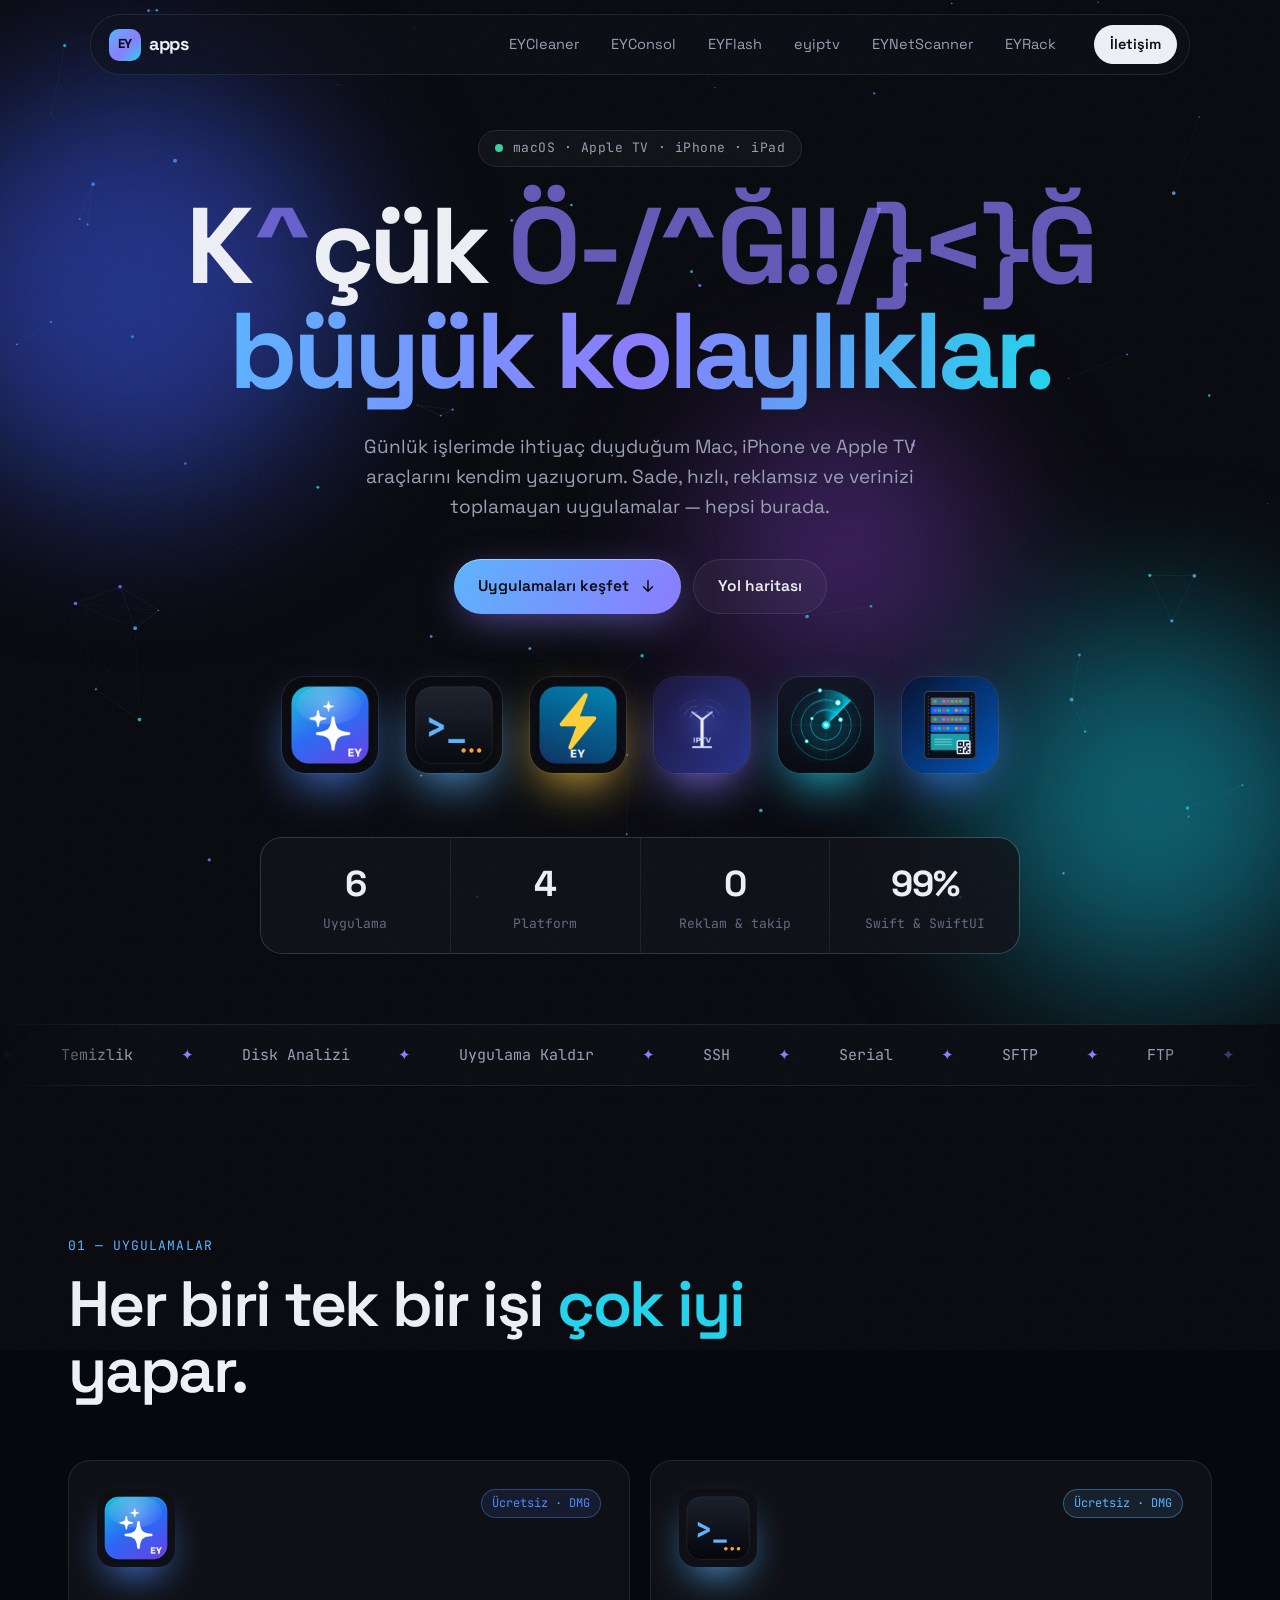
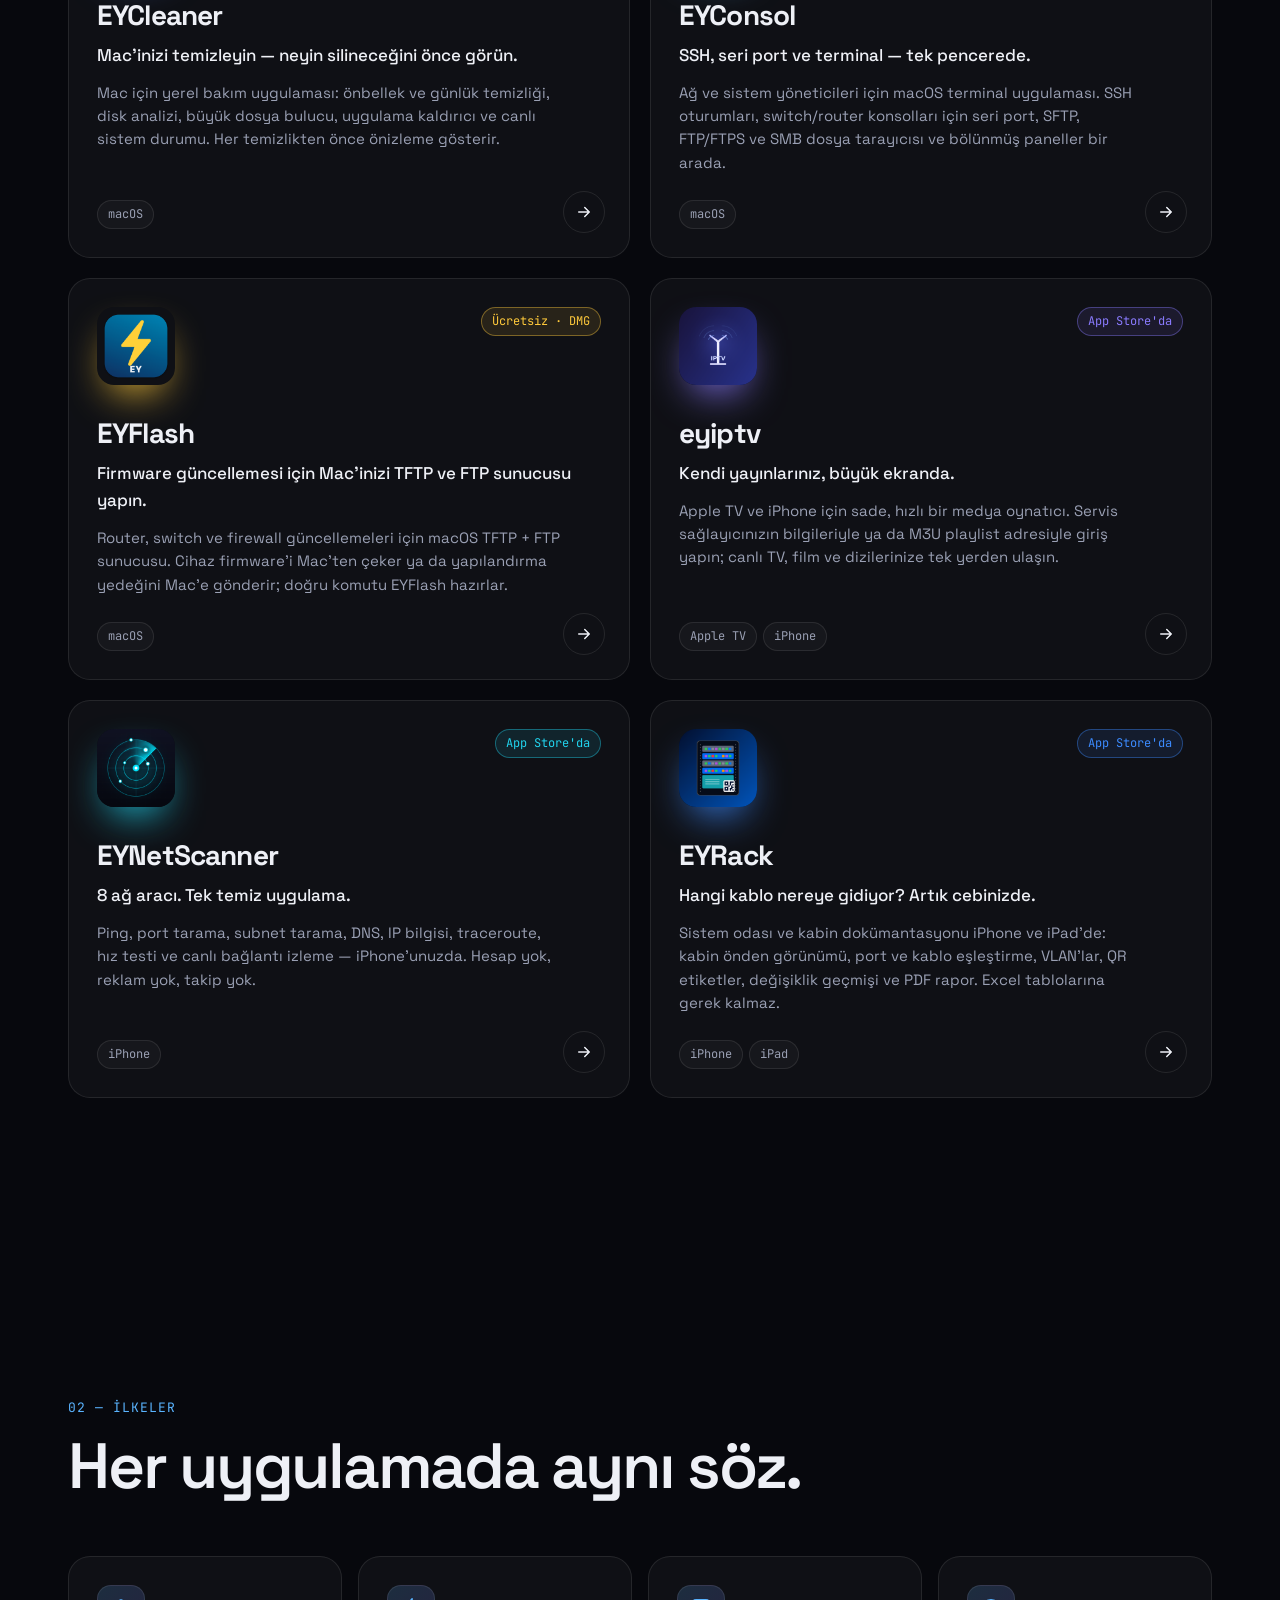
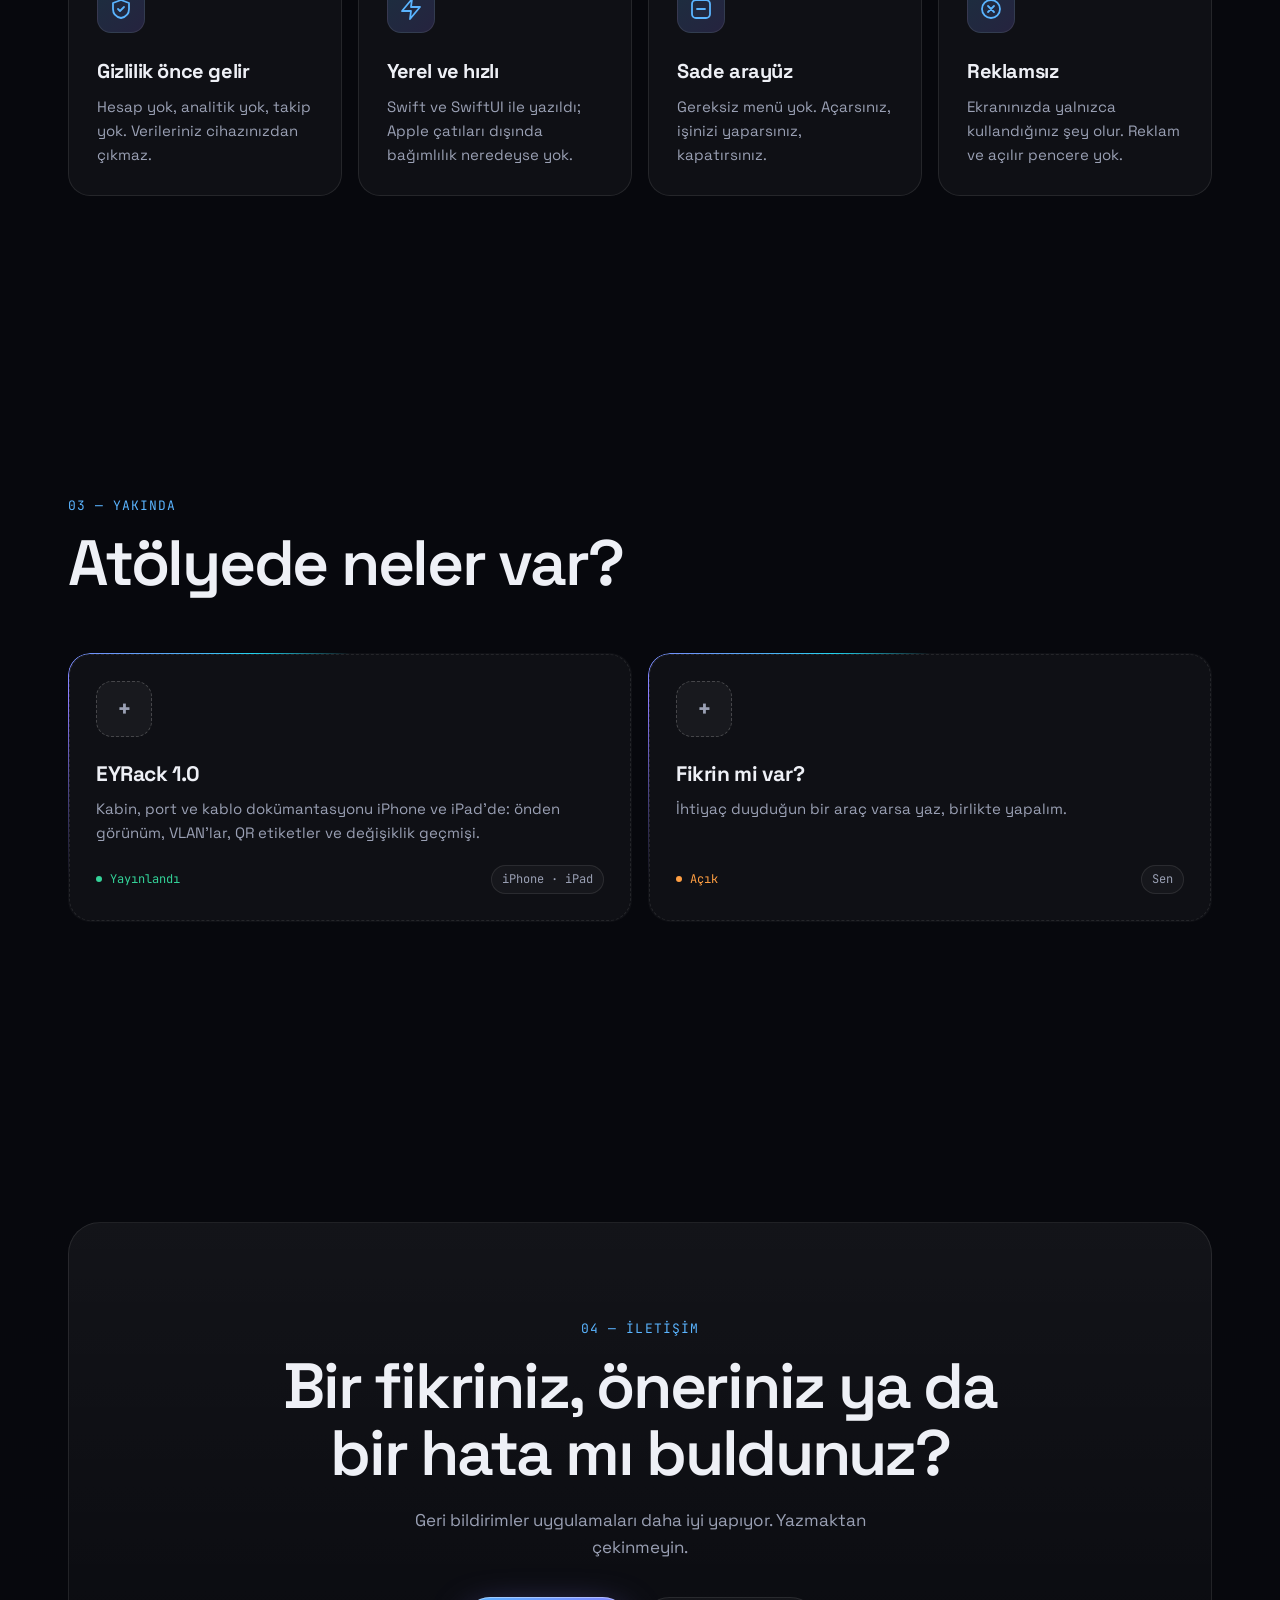
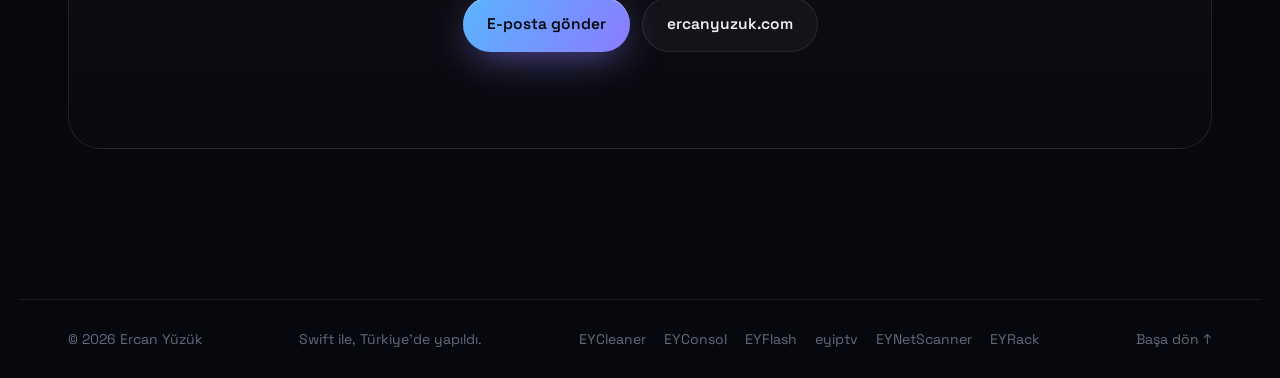
==== commit dfcaa10a: "EYNetScanner 1.2: Hız Testi, paylaşım/CSV ve araç sıralama siteye eklendi Co-Authored-By: Claude Son" ====
--- a/index.html
+++ b/index.html
@@ -89,7 +89,7 @@
     </section>
 
     <div class="marquee" aria-hidden="true">
-      <div class="marquee-track"><span>Temizlik</span><span>Disk Analizi</span><span>Uygulama Kaldır</span><span>SSH</span><span>Serial</span><span>SFTP</span><span>FTP</span><span>SMB</span><span>TFTP</span><span>FTP</span><span>Firmware</span><span>Canlı TV</span><span>Apple TV</span><span>Dizi &amp; Film</span><span>Ping</span><span>Port Scan</span><span>Traceroute</span><span>DNS</span><span>Rack</span><span>Patch Panel</span><span>VLAN</span><span>QR</span><span>SwiftUI</span><span>macOS</span><span>iPhone</span><span>Gizlilik</span><span>Reklamsız</span><span>Temizlik</span><span>Disk Analizi</span><span>Uygulama Kaldır</span><span>SSH</span><span>Serial</span><span>SFTP</span><span>FTP</span><span>SMB</span><span>TFTP</span><span>FTP</span><span>Firmware</span><span>Canlı TV</span><span>Apple TV</span><span>Dizi &amp; Film</span><span>Ping</span><span>Port Scan</span><span>Traceroute</span><span>DNS</span><span>Rack</span><span>Patch Panel</span><span>VLAN</span><span>QR</span><span>SwiftUI</span><span>macOS</span><span>iPhone</span><span>Gizlilik</span><span>Reklamsız</span></div>
+      <div class="marquee-track"><span>Temizlik</span><span>Disk Analizi</span><span>Uygulama Kaldır</span><span>SSH</span><span>Serial</span><span>SFTP</span><span>FTP</span><span>SMB</span><span>TFTP</span><span>FTP</span><span>Firmware</span><span>Canlı TV</span><span>Apple TV</span><span>Dizi &amp; Film</span><span>Ping</span><span>Port Scan</span><span>Hız Testi</span><span>DNS</span><span>Rack</span><span>Patch Panel</span><span>VLAN</span><span>QR</span><span>SwiftUI</span><span>macOS</span><span>iPhone</span><span>Gizlilik</span><span>Reklamsız</span><span>Temizlik</span><span>Disk Analizi</span><span>Uygulama Kaldır</span><span>SSH</span><span>Serial</span><span>SFTP</span><span>FTP</span><span>SMB</span><span>TFTP</span><span>FTP</span><span>Firmware</span><span>Canlı TV</span><span>Apple TV</span><span>Dizi &amp; Film</span><span>Ping</span><span>Port Scan</span><span>Hız Testi</span><span>DNS</span><span>Rack</span><span>Patch Panel</span><span>VLAN</span><span>QR</span><span>SwiftUI</span><span>macOS</span><span>iPhone</span><span>Gizlilik</span><span>Reklamsız</span></div>
     </div>
 
     <section class="section" id="uygulamalar">
@@ -148,8 +148,8 @@
             <span class="avail">App Store&#39;da</span>
           </div>
           <h3>EYNetScanner</h3>
-          <p class="tag">7 ağ aracı. Tek temiz uygulama.</p>
-          <p class="card-sum">Ping, port tarama, subnet tarama, DNS, IP bilgisi, traceroute ve canlı bağlantı izleme — iPhone&#39;unuzda. Hesap yok, reklam yok, takip yok.</p>
+          <p class="tag">8 ağ aracı. Tek temiz uygulama.</p>
+          <p class="card-sum">Ping, port tarama, subnet tarama, DNS, IP bilgisi, traceroute, hız testi ve canlı bağlantı izleme — iPhone&#39;unuzda. Hesap yok, reklam yok, takip yok.</p>
           <div class="platforms"><span class="chip">iPhone</span></div>
           <span class="arrow"><svg viewBox="0 0 24 24" width="18" height="18" aria-hidden="true"><path d="M5 12h14m0 0-6-6m6 6-6 6" fill="none" stroke="currentColor" stroke-width="2" stroke-linecap="round" stroke-linejoin="round"/></svg></span>
         </a>
--- a/css/style.css
+++ b/css/style.css
@@ -423,7 +423,7 @@
 
 /* ---------- visual: promo video ---------- */
 .video-frame {
-  position: relative; width: min(420px, 100%); margin: 0 auto; aspect-ratio: 4 / 5; border-radius: 22px; overflow: hidden;
+  position: relative; width: min(var(--vw, 420px), 100%); margin: 0 auto; aspect-ratio: var(--ar, 4 / 5); border-radius: 22px; overflow: hidden;
   border: 1px solid rgba(255,255,255,.12); background: #000;
   box-shadow: 0 40px 100px -30px rgba(0,0,0,.9), 0 30px 80px -40px var(--a);
 }
@@ -443,6 +443,9 @@
 /* ---------- visual: EYConsol file browser (SFTP / FTP / SMB) ---------- */
 .showcase .app-grid > * { min-width: 0; }
 .showcase .app-copy .summary + .summary { margin-top: 14px; }
+.showcase.wide .app-grid { grid-template-columns: 1fr; gap: 36px; }
+.showcase.wide .app-copy { max-width: 760px; }
+.showcase.wide .video-play { bottom: 20px; }
 .files .win-tabs span { transition: background .3s, color .3s; }
 .fx-body { display: grid; grid-template-columns: 1fr 1fr; height: 300px; font-size: 12.5px; }
 .fx-pane { display: flex; flex-direction: column; gap: 1px; padding: 10px 10px 0; min-width: 0; overflow: hidden; }
